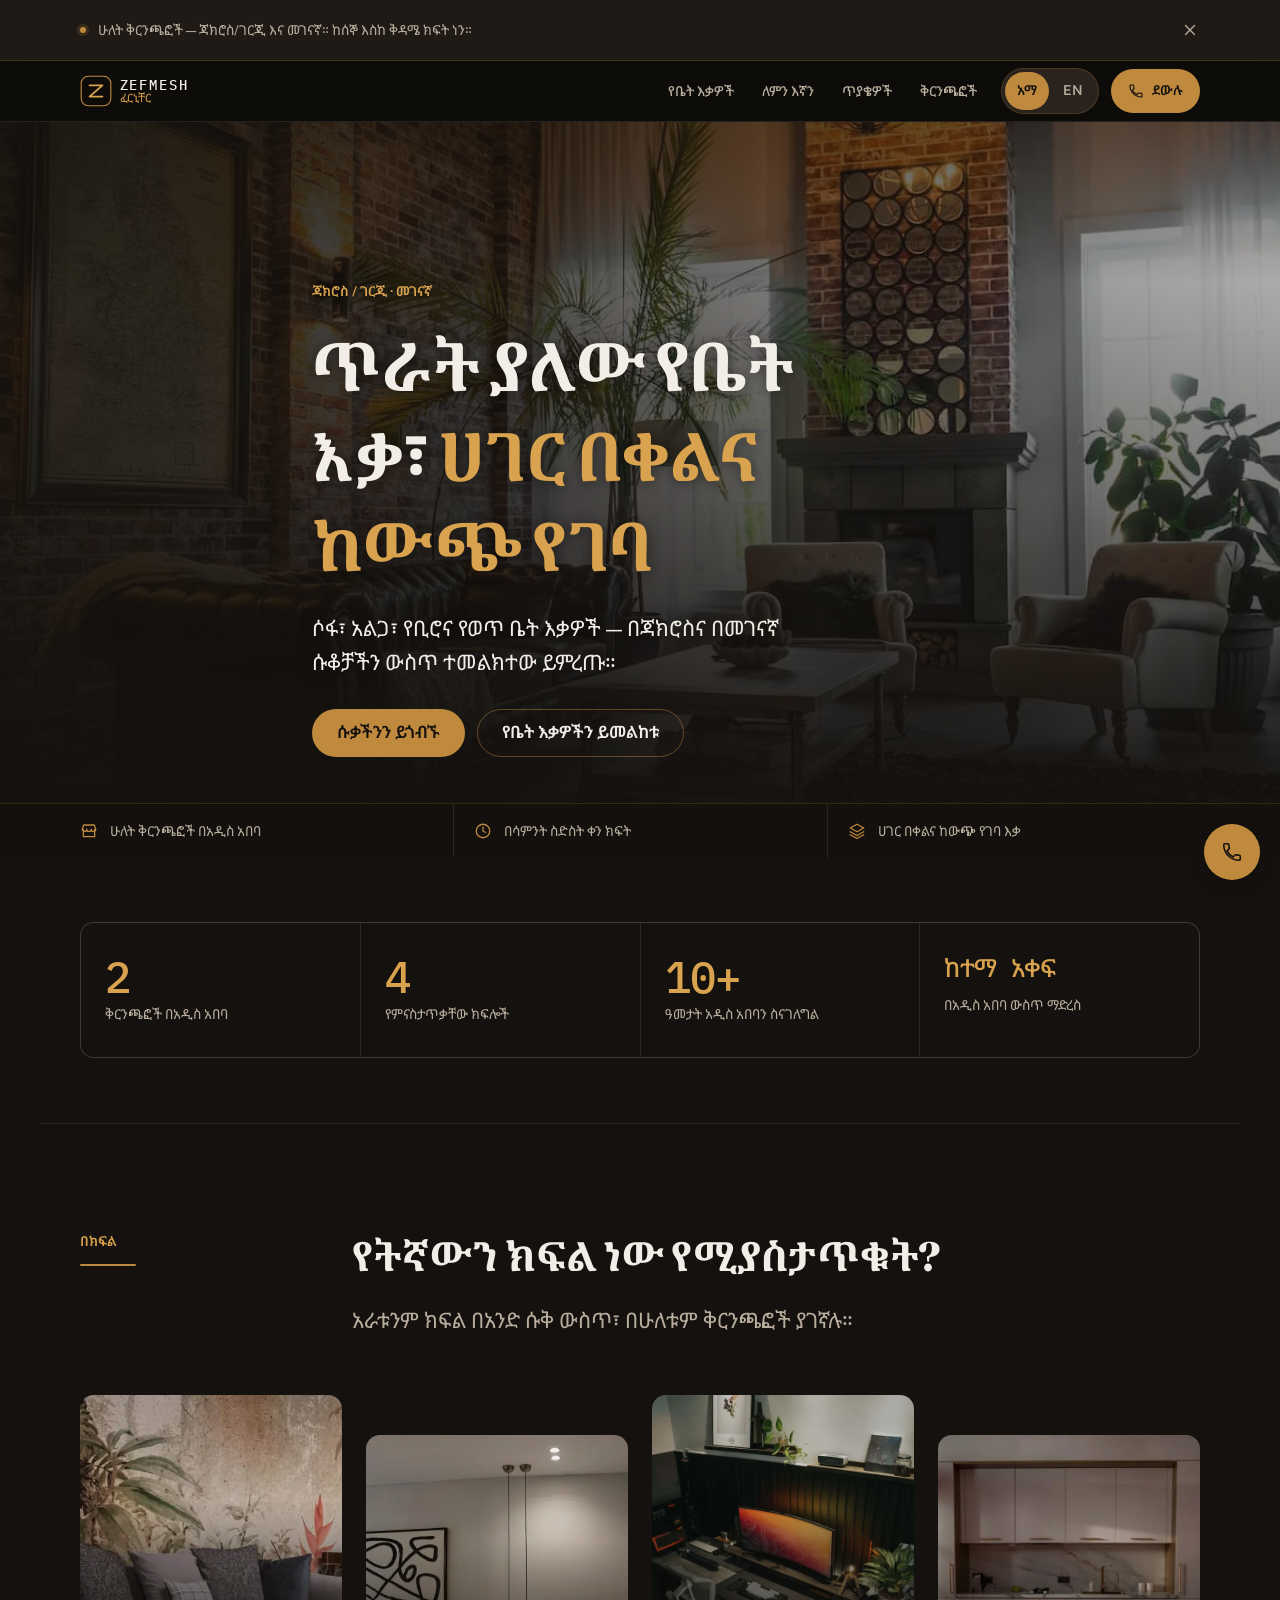
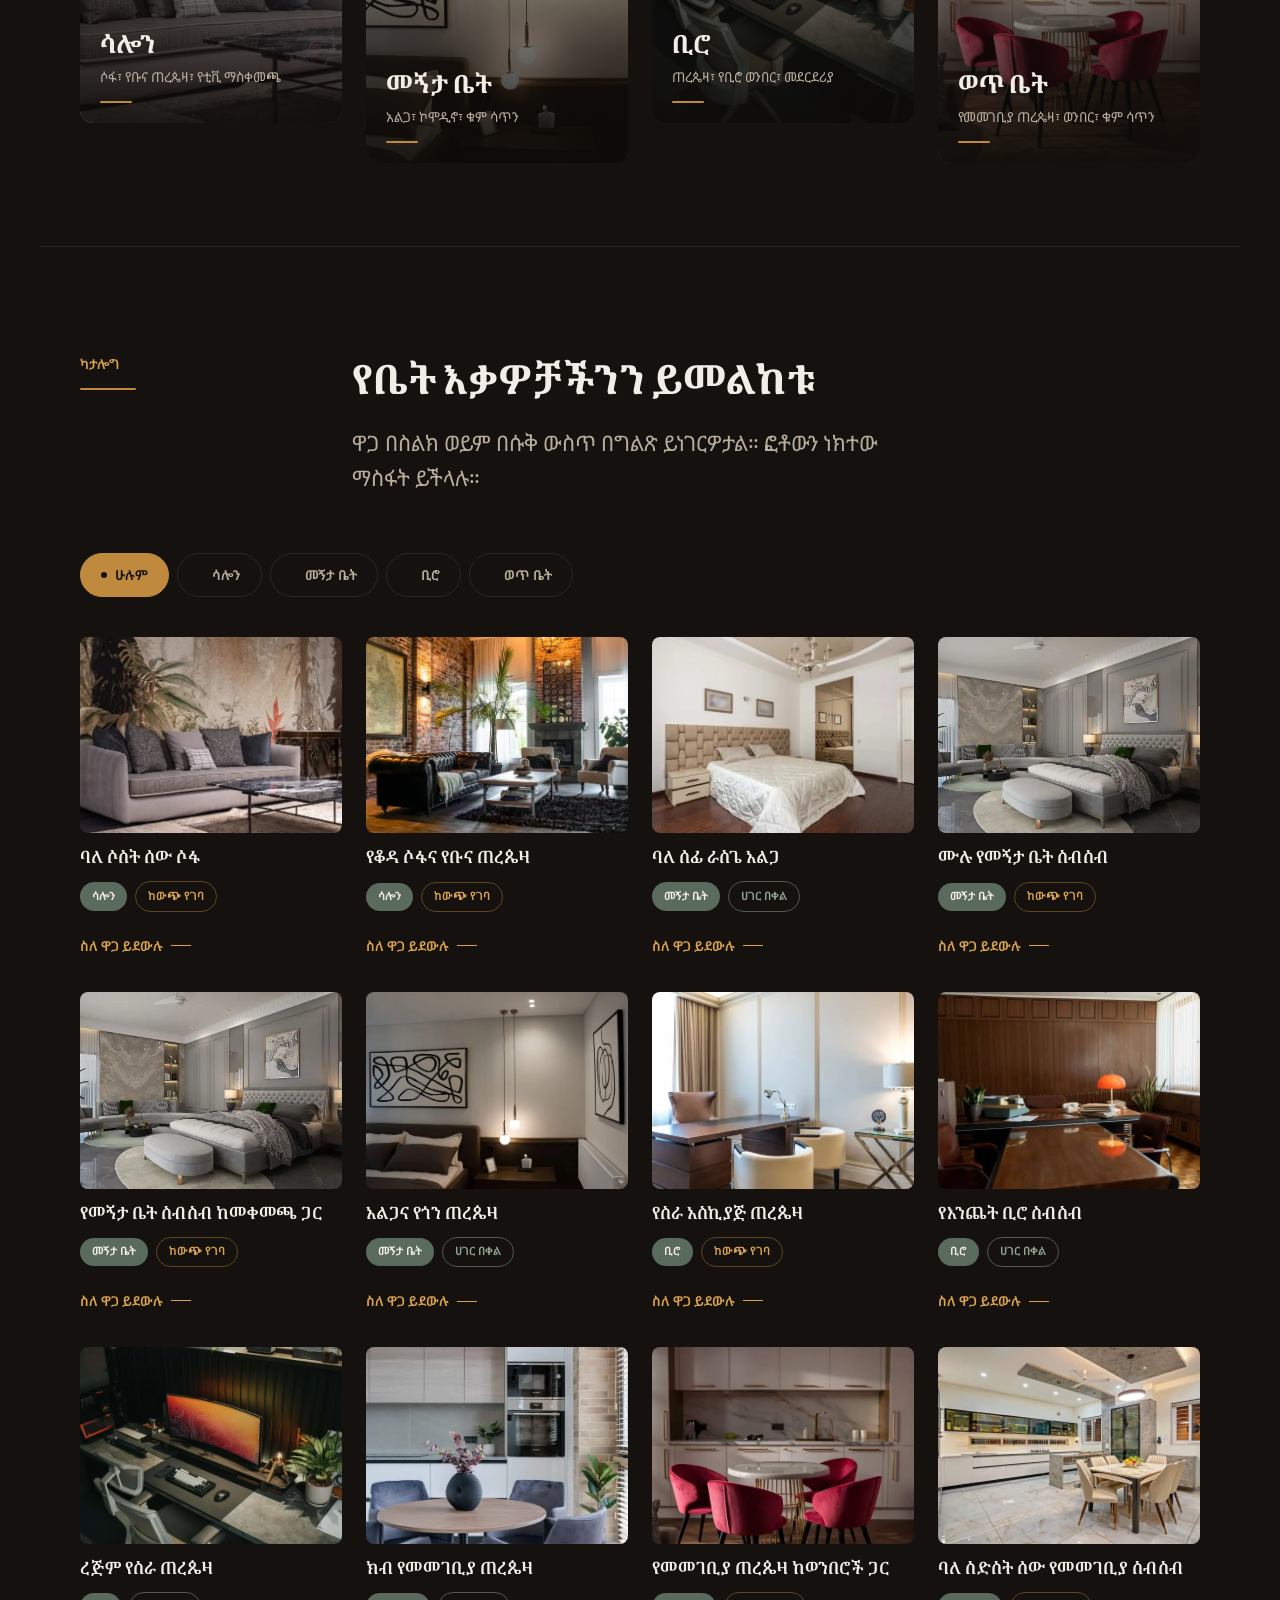
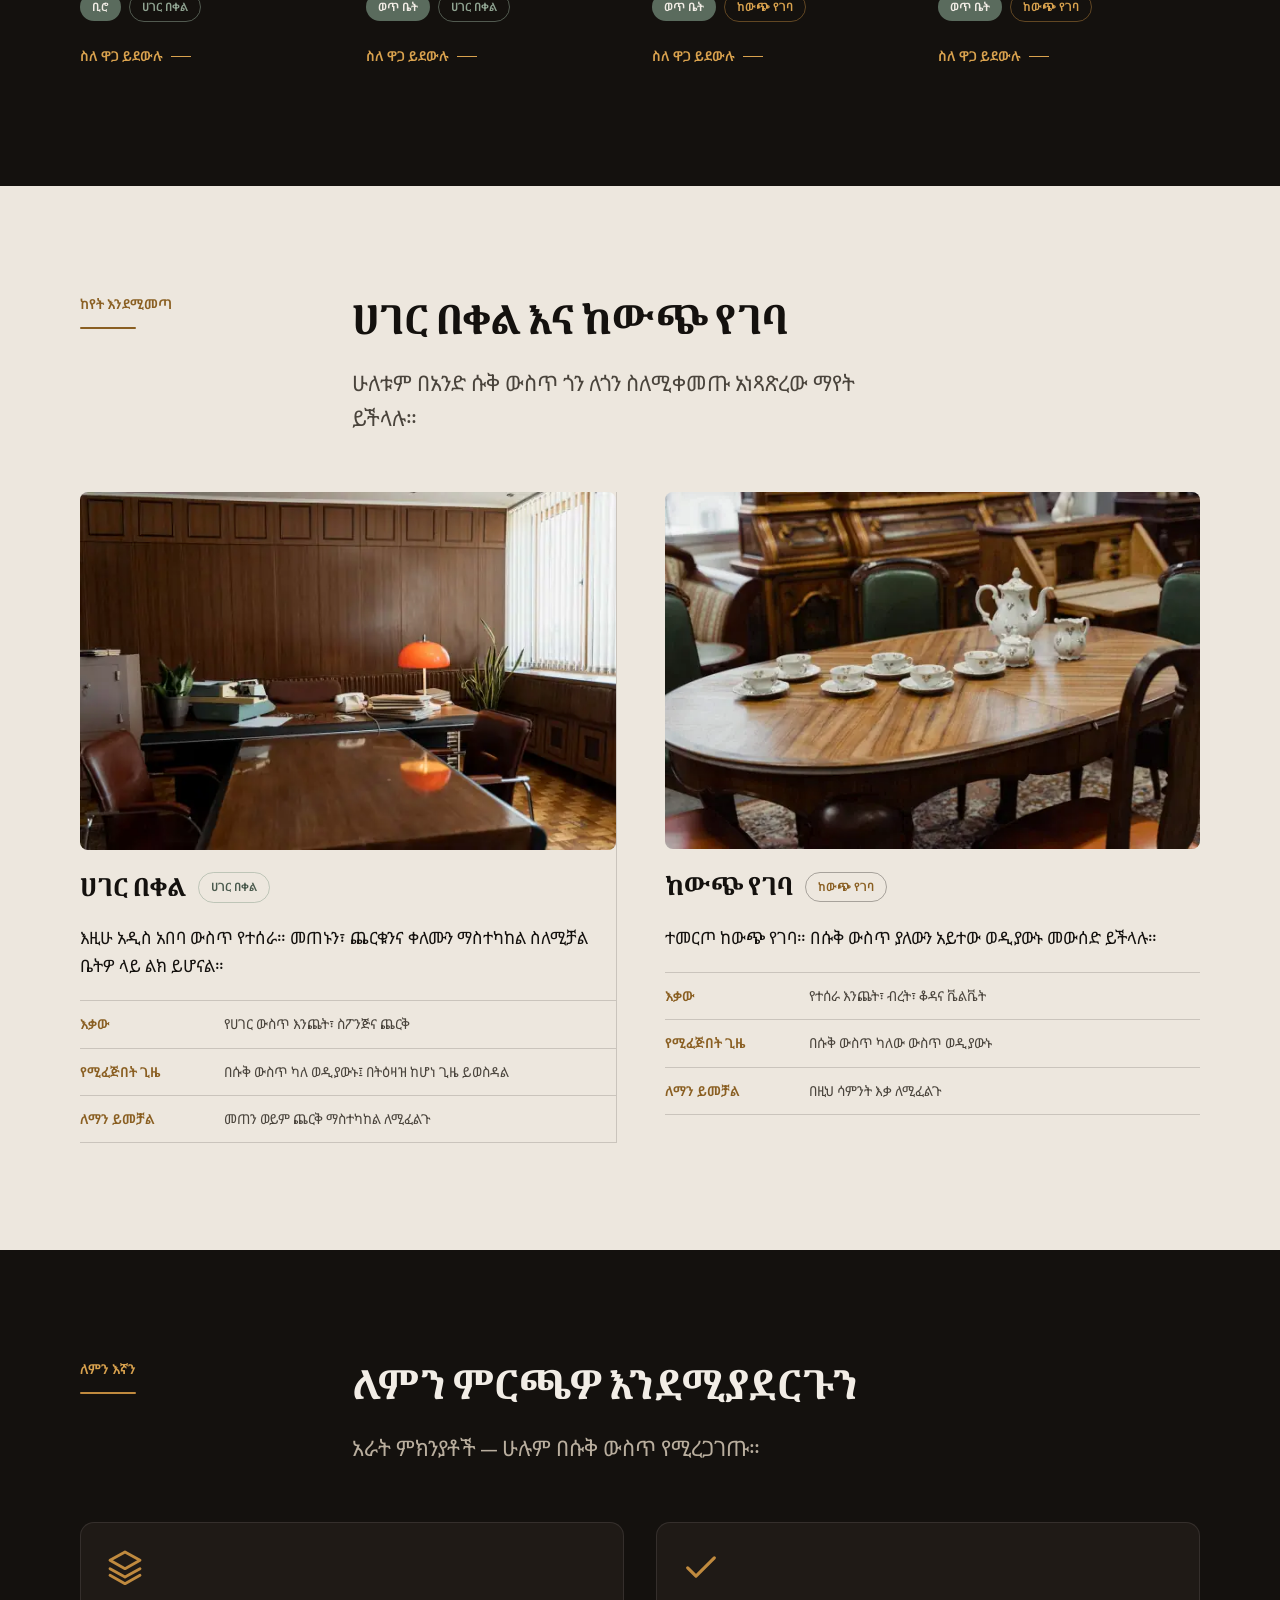
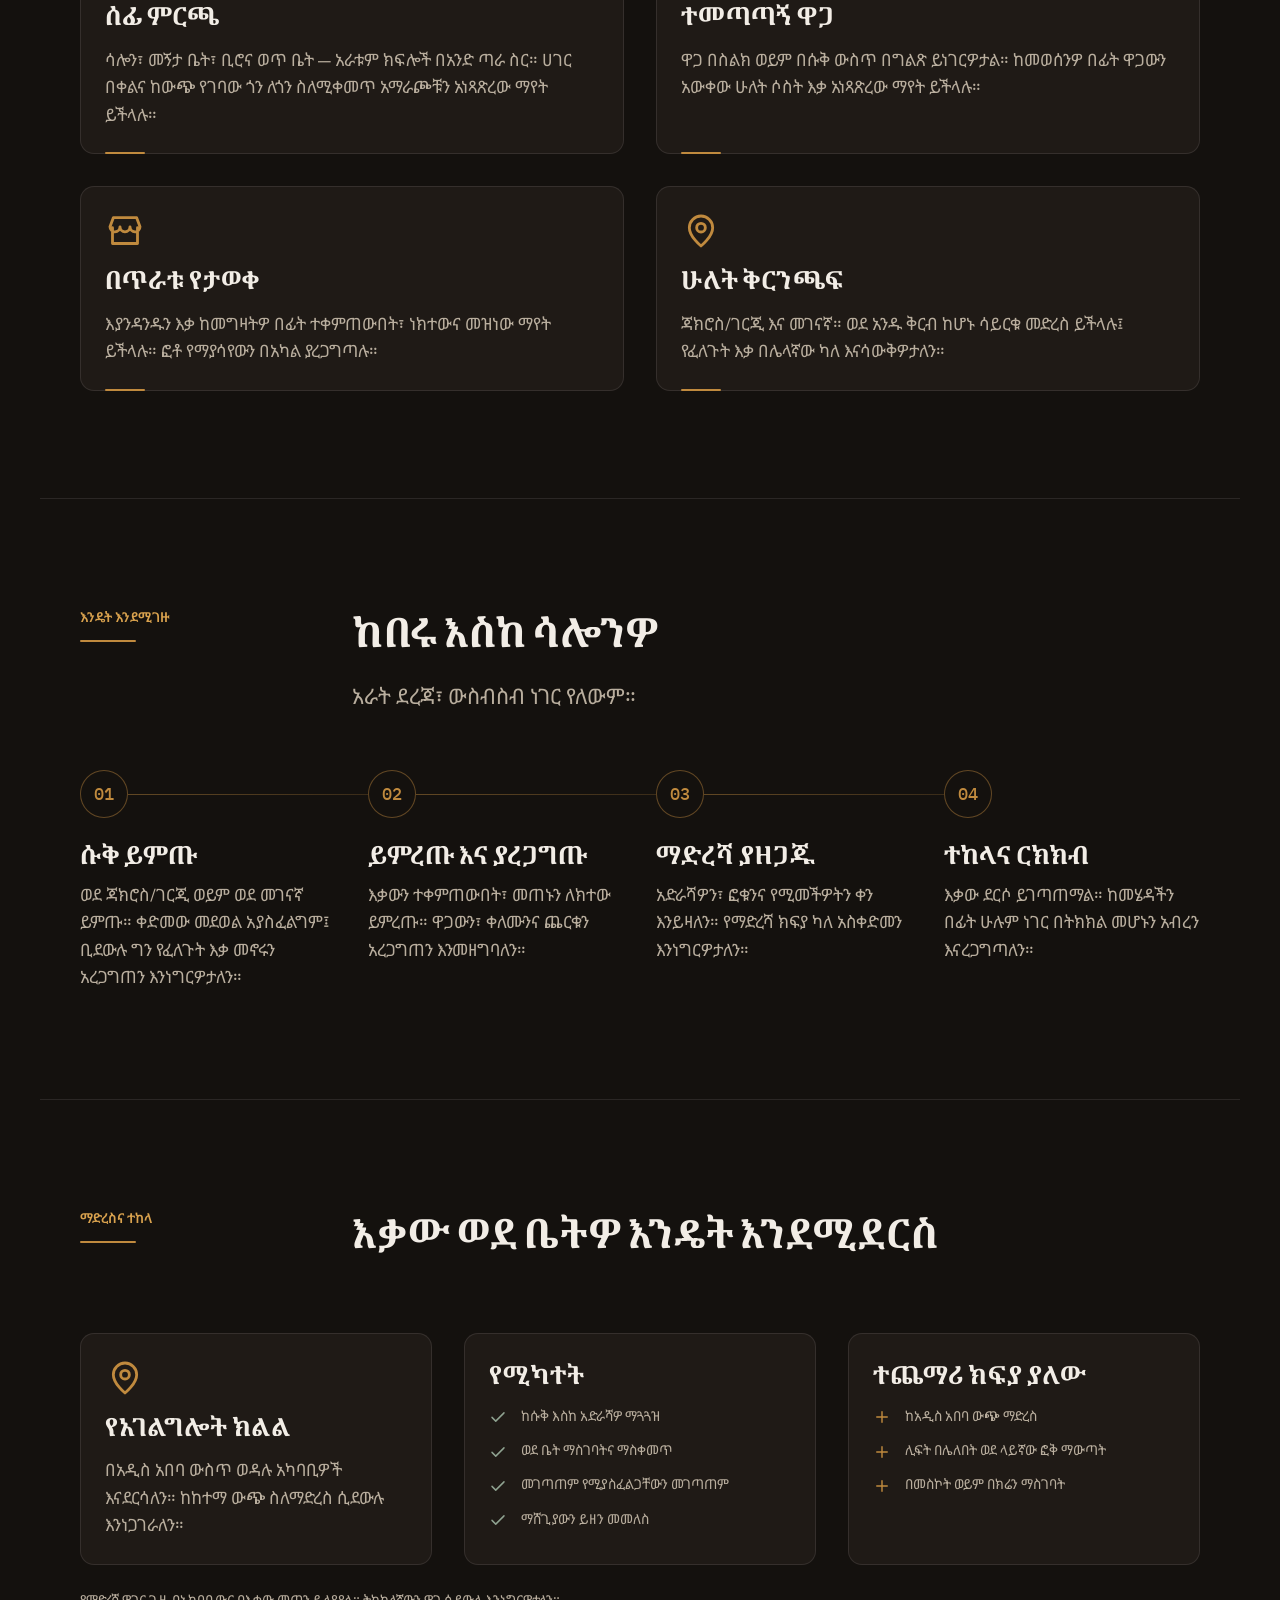
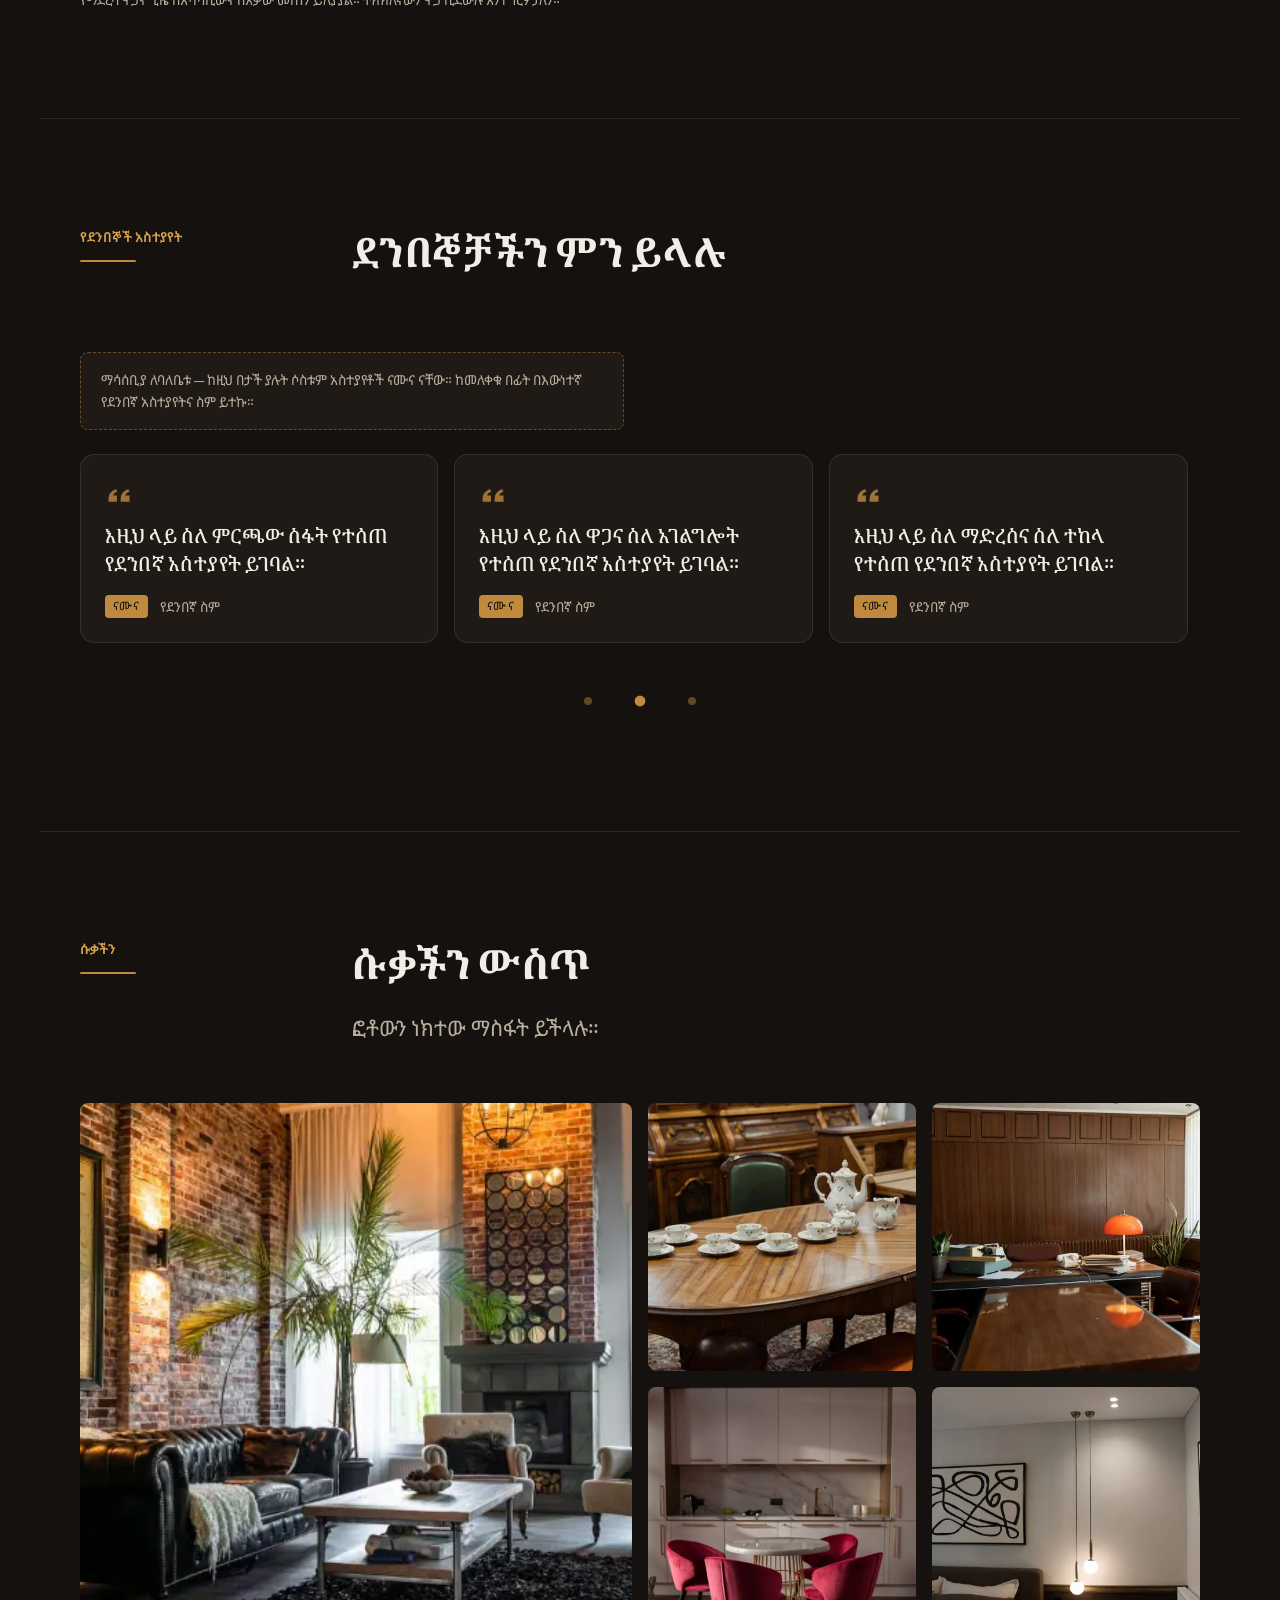
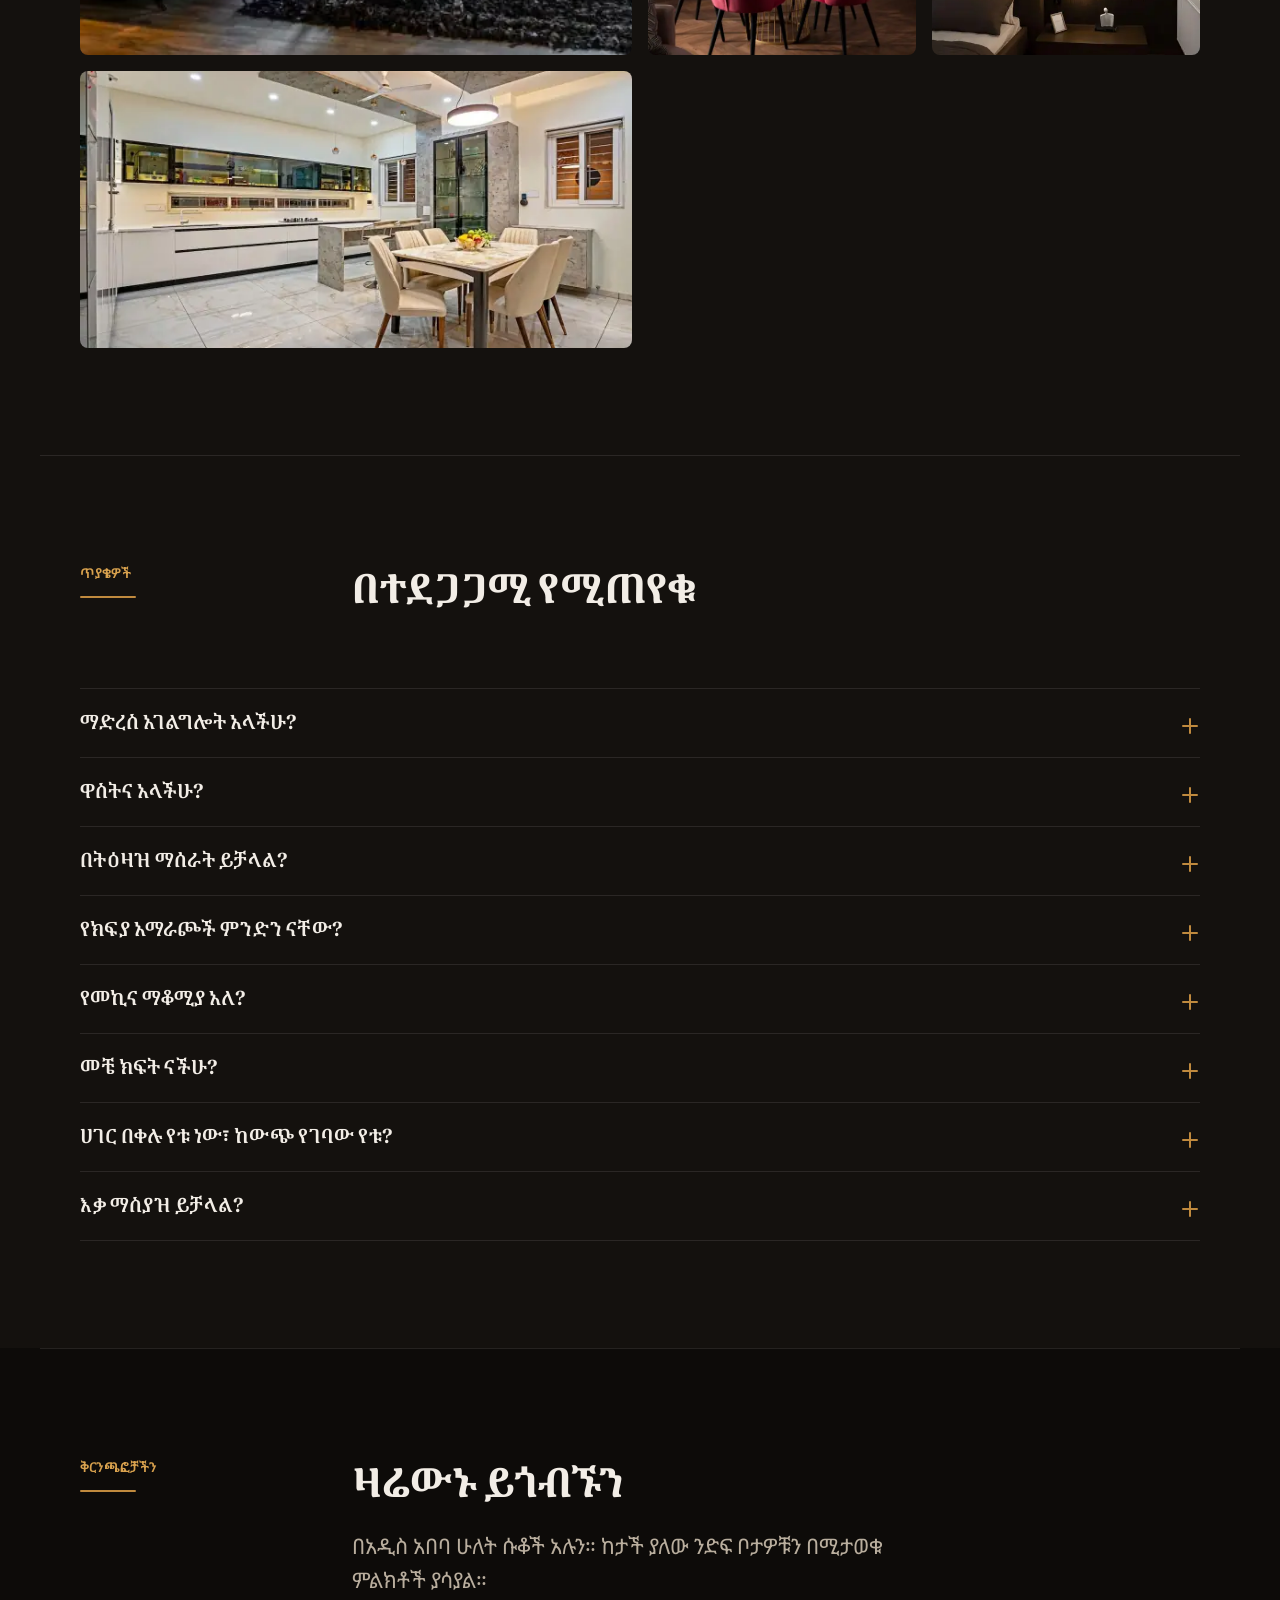
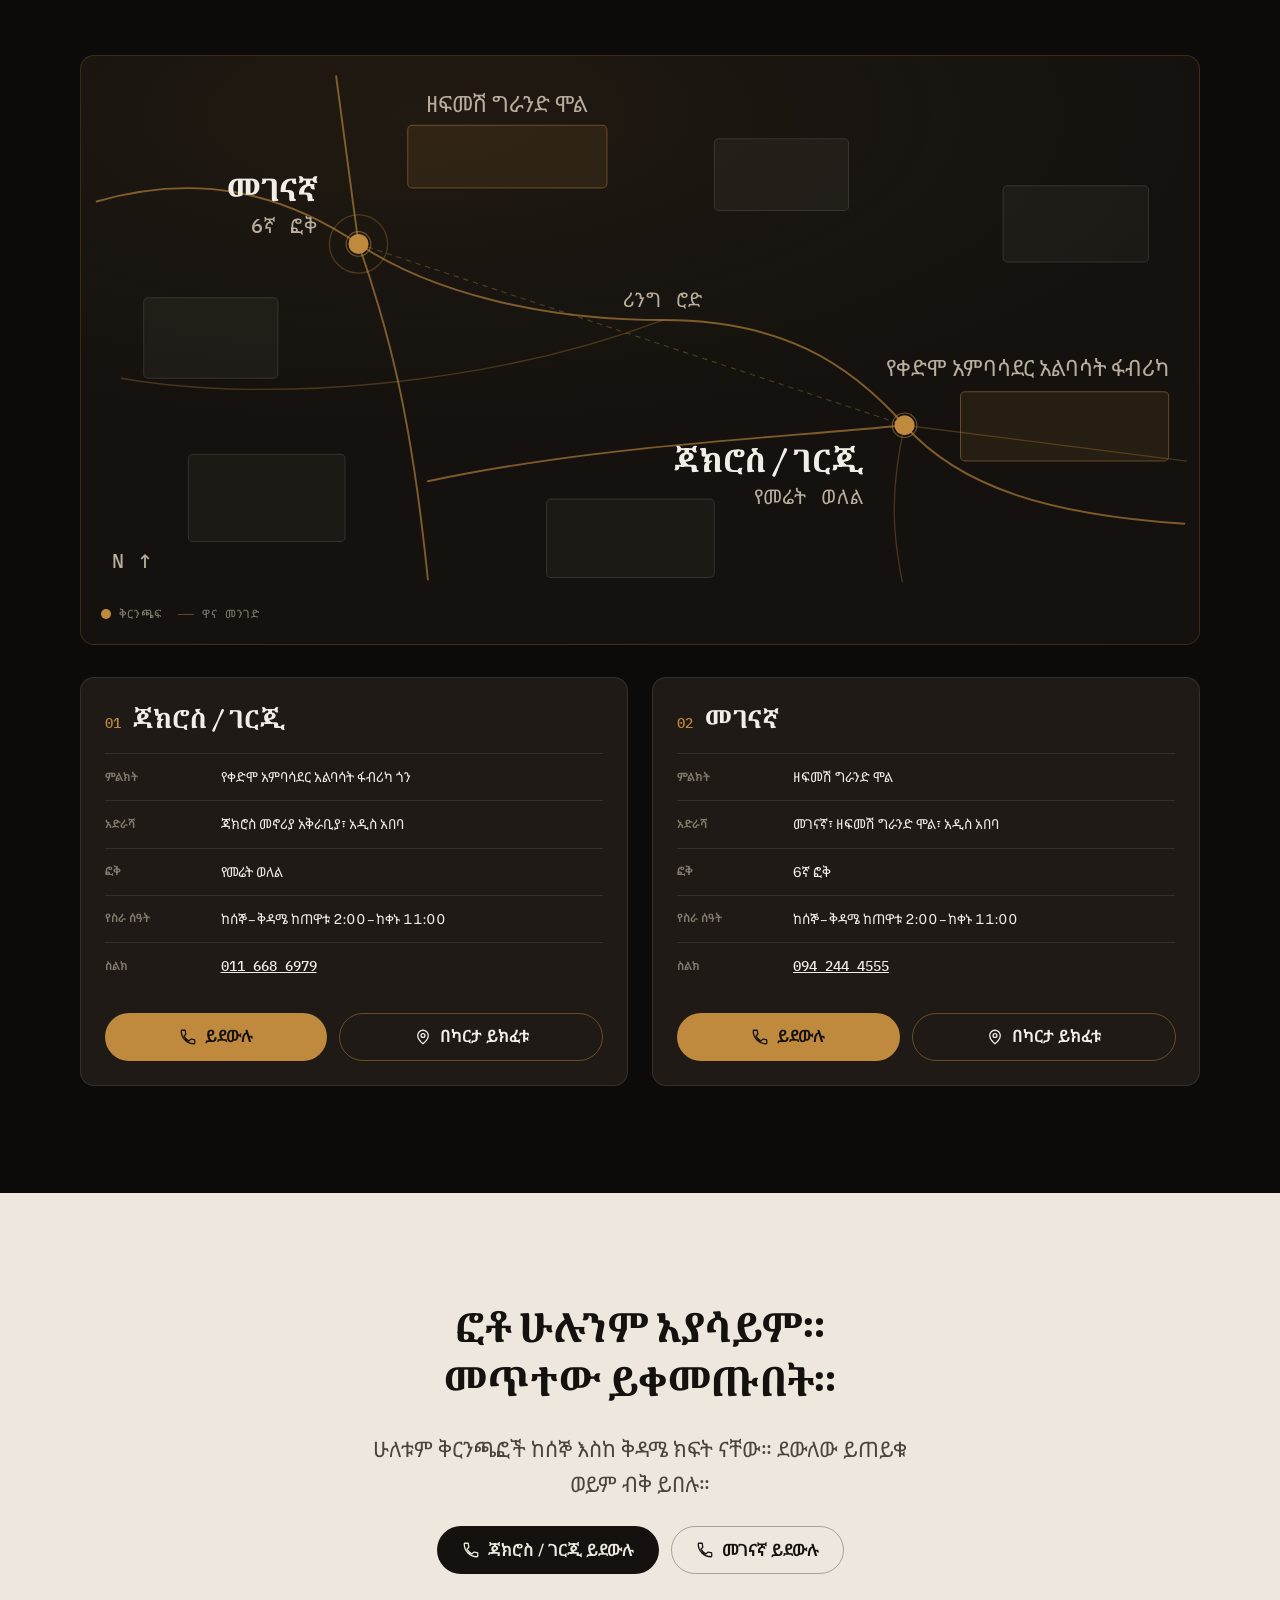
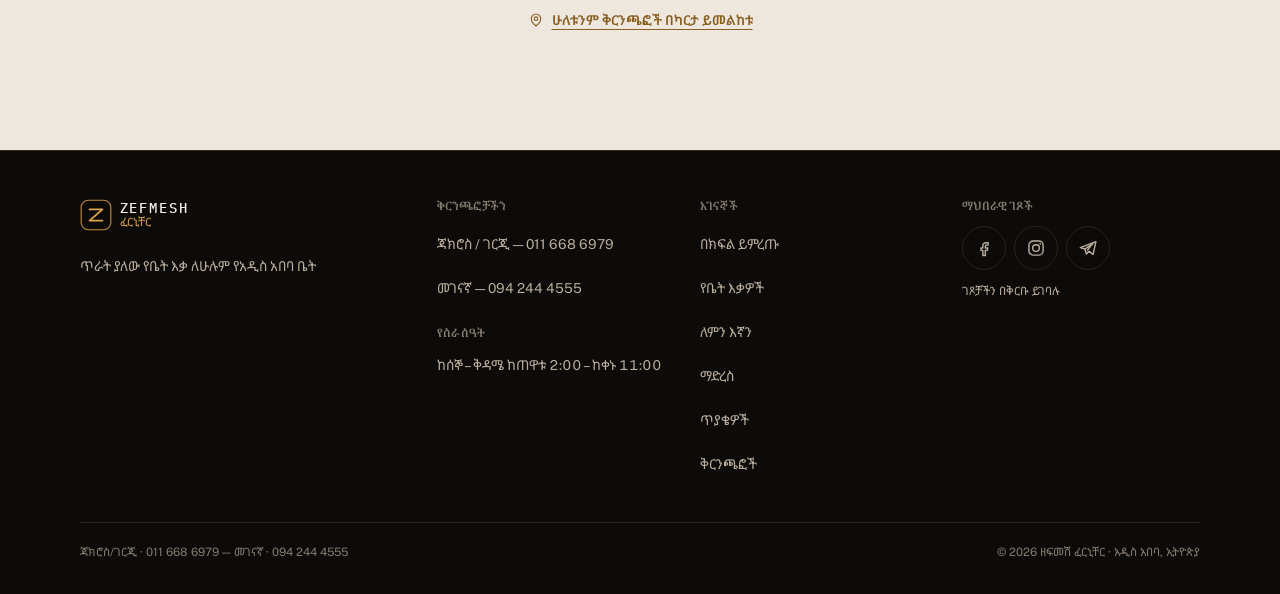
==== index.html @ 34feaec6 "Zefmesh Furniture landing page" ====
<!DOCTYPE html>
<html class="no-js" lang="am">
<head>
<meta charset="UTF-8">
<meta name="viewport" content="width=device-width, initial-scale=1, viewport-fit=cover">

<title>ዘፍመሽ ፈርኒቸር — ጥራት ያለው የቤት እቃ በአዲስ አበባ</title>
<meta name="description" content="ዘፍመሽ ፈርኒቸር — ሶፋ፣ አልጋ፣ የቢሮና የወጥ ቤት እቃዎች። ሀገር በቀልና ከውጭ የገባ። በጃክሮስ/ገርጂ እና በመገናኛ ሁለት ቅርንጫፎች።">

<!-- TODO: owner to confirm — replace with the live domain once it is registered. -->
<link rel="canonical" href="https://zefmesh-furniture.vercel.app/">

<meta property="og:type" content="business.business">
<meta property="og:site_name" content="Zefmesh Furniture">
<meta property="og:locale" content="am_ET">
<meta property="og:locale:alternate" content="en_US">
<meta property="og:url" content="https://zefmesh-furniture.vercel.app/">
<meta property="og:title" content="ዘፍመሽ ፈርኒቸር — ጥራት ያለው የቤት እቃ በአዲስ አበባ">
<meta property="og:description" content="ዘፍመሽ ፈርኒቸር — ሶፋ፣ አልጋ፣ የቢሮና የወጥ ቤት እቃዎች። ሀገር በቀልና ከውጭ የገባ። በጃክሮስ/ገርጂ እና በመገናኛ ሁለት ቅርንጫፎች።">
<meta property="og:image" content="https://zefmesh-furniture.vercel.app/assets/img/og-image.jpg">
<meta property="og:image:width" content="1200">
<meta property="og:image:height" content="630">
<meta property="og:image:alt" content="Zefmesh Furniture showroom">
<meta name="twitter:card" content="summary_large_image">
<meta name="twitter:title" content="ዘፍመሽ ፈርኒቸር — ጥራት ያለው የቤት እቃ በአዲስ አበባ">
<meta name="twitter:description" content="ዘፍመሽ ፈርኒቸር — ሶፋ፣ አልጋ፣ የቢሮና የወጥ ቤት እቃዎች። ሀገር በቀልና ከውጭ የገባ። በጃክሮስ/ገርጂ እና በመገናኛ ሁለት ቅርንጫፎች።">
<meta name="twitter:image" content="https://zefmesh-furniture.vercel.app/assets/img/og-image.jpg">

<meta name="theme-color" content="#14110E">
<link rel="icon" href="assets/icons/favicon.svg" type="image/svg+xml">
<link rel="icon" href="assets/icons/icon-192.png" sizes="192x192" type="image/png">
<link rel="apple-touch-icon" href="assets/icons/apple-touch-icon.png">
<link rel="manifest" href="manifest.json">

<!-- Fonts are self-hosted; no CDN preconnect is needed or wanted. -->
<link rel="preload" as="image" type="image/webp"
      href="assets/img/showroom-lounge-800.webp"
      imagesrcset="assets/img/showroom-lounge-800.webp 800w, assets/img/showroom-lounge-1200.webp 1200w"
      imagesizes="100vw" fetchpriority="high">

<link rel="stylesheet" href="css/tokens.css">
<link rel="stylesheet" href="css/base.css">
<link rel="stylesheet" href="css/layout.css">
<link rel="stylesheet" href="css/components.css">
<link rel="stylesheet" href="css/sections.css">

<script>
  /* Set the stored language on <html> before first paint, so Ethiopic type
     metrics are correct from the very first frame rather than swapping in. */
  (function () {
    document.documentElement.classList.remove("no-js");
    try {
      var l = localStorage.getItem("zefmesh_lang");
      if (l === "en" || l === "am") document.documentElement.lang = l;
    } catch (e) {}
  })();
</script>

<script type="application/ld+json">
{
  "@context": "https://schema.org",
  "@type": "FurnitureStore",
  "@id": "https://zefmesh-furniture.vercel.app/#jacros",
  "name": "Zefmesh Furniture — Jacros / Gerji",
  "alternateName": "ዘፍመሽ ፈርኒቸር — ጃክሮስ / ገርጂ",
  "image": "https://zefmesh-furniture.vercel.app/assets/img/og-image.jpg",
  "url": "https://zefmesh-furniture.vercel.app/#contact",
  "telephone": "+251116686979",
  "priceRange": "$$",
  "address": {
    "@type": "PostalAddress",
    "streetAddress": "Near Jakros Residential, beside the former Ambassador Garment factory",
    "addressLocality": "Addis Ababa",
    "addressCountry": "ET"
  },
  "geo": {
    "@type": "GeoCoordinates",
    "latitude": 9.0086,
    "longitude": 38.8177
  },
  "openingHoursSpecification": [{
    "@type": "OpeningHoursSpecification",
    "dayOfWeek": ["Monday", "Tuesday", "Wednesday", "Thursday", "Friday", "Saturday"],
    "opens": "08:00",
    "closes": "17:00"
  }]
}
</script>

<script type="application/ld+json">
{
  "@context": "https://schema.org",
  "@type": "FurnitureStore",
  "@id": "https://zefmesh-furniture.vercel.app/#megenagna",
  "name": "Zefmesh Furniture — Megenagna",
  "alternateName": "ዘፍመሽ ፈርኒቸር — መገናኛ",
  "image": "https://zefmesh-furniture.vercel.app/assets/img/og-image.jpg",
  "url": "https://zefmesh-furniture.vercel.app/#contact",
  "telephone": "+251942444555",
  "priceRange": "$$",
  "address": {
    "@type": "PostalAddress",
    "streetAddress": "Zefmesh Grand Mall, 6th floor, Megenagna",
    "addressLocality": "Addis Ababa",
    "addressCountry": "ET"
  },
  "geo": {
    "@type": "GeoCoordinates",
    "latitude": 9.0203,
    "longitude": 38.7997
  },
  "openingHoursSpecification": [{
    "@type": "OpeningHoursSpecification",
    "dayOfWeek": ["Monday", "Tuesday", "Wednesday", "Thursday", "Friday", "Saturday"],
    "opens": "08:00",
    "closes": "17:00"
  }]
}
</script>
</head>

<body>

<!-- ==========================================================================
     Icon sprite. Inline SVG only — no icon font anywhere on this page.
     ========================================================================== -->
<svg width="0" height="0" aria-hidden="true" focusable="false" style="position:absolute">
  <defs>
    <g id="i-phone" fill="none" stroke="currentColor" stroke-width="1.7" stroke-linecap="round" stroke-linejoin="round">
      <path d="M6.6 10.8a15.1 15.1 0 006.6 6.6l2.2-2.2a1 1 0 011-.24 11.4 11.4 0 003.6.58 1 1 0 011 1V20a1 1 0 01-1 1A17 17 0 013 4a1 1 0 011-1h3.5a1 1 0 011 1 11.4 11.4 0 00.57 3.6 1 1 0 01-.25 1z"/>
    </g>
    <g id="i-pin" fill="none" stroke="currentColor" stroke-width="1.7" stroke-linecap="round" stroke-linejoin="round">
      <path d="M12 21s7-5.6 7-11a7 7 0 10-14 0c0 5.4 7 11 7 11z"/><circle cx="12" cy="10" r="2.6"/>
    </g>
    <g id="i-close" fill="none" stroke="currentColor" stroke-width="1.8" stroke-linecap="round">
      <path d="M6 6l12 12M18 6L6 18"/>
    </g>
    <g id="i-menu" fill="none" stroke="currentColor" stroke-width="1.8" stroke-linecap="round">
      <path d="M4 7h16M4 12h16M4 17h16"/>
    </g>
    <g id="i-arrow-up" fill="none" stroke="currentColor" stroke-width="1.8" stroke-linecap="round" stroke-linejoin="round">
      <path d="M12 19V5M5 12l7-7 7 7"/>
    </g>
    <g id="i-chev-l" fill="none" stroke="currentColor" stroke-width="1.8" stroke-linecap="round" stroke-linejoin="round">
      <path d="M15 5l-7 7 7 7"/>
    </g>
    <g id="i-chev-r" fill="none" stroke="currentColor" stroke-width="1.8" stroke-linecap="round" stroke-linejoin="round">
      <path d="M9 5l7 7-7 7"/>
    </g>
    <g id="i-zoom" fill="none" stroke="currentColor" stroke-width="1.7" stroke-linecap="round" stroke-linejoin="round">
      <circle cx="11" cy="11" r="7"/><path d="M20.5 20.5L16 16M11 8.5v5M8.5 11h5"/>
    </g>
    <g id="i-check" fill="none" stroke="currentColor" stroke-width="1.9" stroke-linecap="round" stroke-linejoin="round">
      <path d="M4 12.5l5 5L20 6.5"/>
    </g>
    <g id="i-dot-plus" fill="none" stroke="currentColor" stroke-width="1.9" stroke-linecap="round">
      <path d="M12 5v14M5 12h14"/>
    </g>
    <g id="i-clock" fill="none" stroke="currentColor" stroke-width="1.7" stroke-linecap="round" stroke-linejoin="round">
      <circle cx="12" cy="12" r="9"/><path d="M12 6.8V12l3.4 2"/>
    </g>
    <g id="i-store" fill="none" stroke="currentColor" stroke-width="1.7" stroke-linecap="round" stroke-linejoin="round">
      <path d="M4.5 10v9.5h15V10M3 9.5L5 4h14l2 5.5a3 3 0 01-6 0 3 3 0 01-6 0 3 3 0 01-6 0z"/>
    </g>
    <g id="i-layers" fill="none" stroke="currentColor" stroke-width="1.7" stroke-linecap="round" stroke-linejoin="round">
      <path d="M12 3l9 5-9 5-9-5 9-5zM3 13l9 5 9-5M3 17l9 5 9-5"/>
    </g>
    <path id="i-quote" fill="currentColor" d="M3 17.5c0-4.4 2.3-7.6 6.6-8.7l.9 2.1c-2.3.8-3.4 2.1-3.4 3.3h3.1v5.3H3v-2zm10.4 0c0-4.4 2.3-7.6 6.6-8.7l.9 2.1c-2.3.8-3.4 2.1-3.4 3.3H21v5.3h-7.6v-2z"/>
    <g id="i-facebook" fill="none" stroke="currentColor" stroke-width="1.7" stroke-linecap="round" stroke-linejoin="round">
      <path d="M14.5 8.5H17V5.6h-2.5A3.9 3.9 0 0010.6 9.5v2.4H8.3v2.9h2.3V21h3v-6.2h2.4l.6-2.9h-3V9.6c0-.6.3-1.1 1-1.1z"/>
    </g>
    <g id="i-instagram" fill="none" stroke="currentColor" stroke-width="1.7">
      <rect x="3.5" y="3.5" width="17" height="17" rx="5"/><circle cx="12" cy="12" r="4"/><circle cx="17" cy="7" r="1.1" fill="currentColor" stroke="none"/>
    </g>
    <g id="i-telegram" fill="none" stroke="currentColor" stroke-width="1.7" stroke-linecap="round" stroke-linejoin="round">
      <path d="M21.5 4.3L2.8 11.6l5.4 1.8 1.9 5.8 3-3.4 5 3.9z"/><path d="M8.2 13.4l9.6-6.8-6.5 8"/>
    </g>
  </defs>
</svg>

<a class="skip-link" href="#main" data-i18n="skipLink">ወደ ዋናው ክፍል ዝለል</a>

<!-- ==========================================================================
     1. Announcement bar
     ========================================================================== -->
<div class="announce" id="announce" hidden>
  <div class="container announce__inner">
    <span class="announce__dot" aria-hidden="true"></span>
    <p class="announce__text" data-i18n="announce">ሁለት ቅርንጫፎች — ጃክሮስ/ገርጂ እና መገናኛ። ከሰኞ እስከ ቅዳሜ ክፍት ነን።</p>
    <button type="button" class="announce__close" data-i18n-label="announceClose" aria-label="ማስታወቂያውን ዝጋ">
      <svg width="18" height="18" viewBox="0 0 24 24" aria-hidden="true"><use href="#i-close"/></svg>
    </button>
  </div>
</div>

<!-- ==========================================================================
     2. Navigation
     ========================================================================== -->
<header>
  <nav class="nav" id="nav" aria-label="Zefmesh">
    <div class="container nav__inner">

      <a class="brand" href="#" aria-label="Zefmesh Furniture">
        <svg class="brand__mark" viewBox="0 0 40 40" aria-hidden="true" focusable="false">
          <rect x="1.5" y="1.5" width="37" height="37" rx="9" fill="none" stroke="#C08A3E" stroke-width="1.4"/>
          <path d="M12 13h16l-16 14h16" fill="none" stroke="#D9A24E" stroke-width="2.4" stroke-linecap="round" stroke-linejoin="round"/>
        </svg>
        <span class="brand__text">
          <span class="brand__name" lang="en">Zefmesh</span>
          <span class="brand__sub">ፈርኒቸር</span>
        </span>
      </a>

      <ul class="nav__links">
        <li><a class="nav__link" data-spy href="#furniture" data-i18n="navFurniture">የቤት እቃዎች</a></li>
        <li><a class="nav__link" data-spy href="#why-us" data-i18n="navWhyUs">ለምን እኛን</a></li>
        <li><a class="nav__link" data-spy href="#faq" data-i18n="navFaq">ጥያቄዎች</a></li>
        <li><a class="nav__link" data-spy href="#contact" data-i18n="navContact">ቅርንጫፎች</a></li>
      </ul>

      <div class="lang" role="group" data-i18n-label="langLabel" aria-label="ቋንቋ">
        <button type="button" class="lang__btn" data-lang-btn="am" aria-pressed="true" lang="am">አማ</button>
        <button type="button" class="lang__btn" data-lang-btn="en" aria-pressed="false" lang="en">EN</button>
      </div>

      <!-- Without JS this dials Jacros directly; with JS it opens the chooser. -->
      <a class="btn btn--primary btn--sm nav__call" href="tel:+251116686979" data-open-chooser
         data-i18n-label="navCall" aria-label="ደውሉ">
        <svg width="16" height="16" viewBox="0 0 24 24" aria-hidden="true"><use href="#i-phone"/></svg>
        <span data-i18n="navCall">ደውሉ</span>
      </a>

      <button type="button" class="menu-toggle" id="menu-open" aria-expanded="false" aria-controls="menu"
              data-i18n-label="navMenuOpen" aria-label="ዝርዝሩን ክፈት">
        <svg width="20" height="20" viewBox="0 0 24 24" aria-hidden="true"><use href="#i-menu"/></svg>
      </button>
    </div>
    <span class="nav__progress" id="nav-progress" aria-hidden="true"></span>
  </nav>
</header>

<!-- full-screen mobile menu -->
<div class="menu" id="menu">
  <div class="menu__head">
    <span class="brand__name" lang="en">Zefmesh</span>
    <button type="button" class="menu-toggle" id="menu-close" data-i18n-label="navMenuClose" aria-label="ዝርዝሩን ዝጋ">
      <svg width="20" height="20" viewBox="0 0 24 24" aria-hidden="true"><use href="#i-close"/></svg>
    </button>
  </div>
  <ul class="menu__list">
    <li class="menu__item" style="--i:0"><a class="menu__link" href="#rooms"><span class="menu__num">01</span><span data-i18n="navRooms">በክፍል ይምረጡ</span></a></li>
    <li class="menu__item" style="--i:1"><a class="menu__link" href="#furniture"><span class="menu__num">02</span><span data-i18n="navFurniture">የቤት እቃዎች</span></a></li>
    <li class="menu__item" style="--i:2"><a class="menu__link" href="#why-us"><span class="menu__num">03</span><span data-i18n="navWhyUs">ለምን እኛን</span></a></li>
    <li class="menu__item" style="--i:3"><a class="menu__link" href="#delivery"><span class="menu__num">04</span><span data-i18n="navDelivery">ማድረስ</span></a></li>
    <li class="menu__item" style="--i:4"><a class="menu__link" href="#faq"><span class="menu__num">05</span><span data-i18n="navFaq">ጥያቄዎች</span></a></li>
    <li class="menu__item" style="--i:5"><a class="menu__link" href="#contact"><span class="menu__num">06</span><span data-i18n="navContact">ቅርንጫፎች</span></a></li>
  </ul>
  <div class="menu__foot">
    <a class="btn btn--primary btn--block" href="tel:+251116686979">
      <svg width="18" height="18" viewBox="0 0 24 24" aria-hidden="true"><use href="#i-phone"/></svg>
      <span data-i18n="footerJacros">ጃክሮስ / ገርጂ — 011 668 6979</span>
    </a>
    <a class="btn btn--ghost btn--block" href="tel:+251942444555">
      <svg width="18" height="18" viewBox="0 0 24 24" aria-hidden="true"><use href="#i-phone"/></svg>
      <span data-i18n="footerMegenagna">መገናኛ — 094 244 4555</span>
    </a>
  </div>
</div>

<!-- branch chooser -->
<dialog class="sheet" id="branch-chooser" data-i18n-label="chooserTitle" aria-label="የትኛውን ቅርንጫፍ ይደውሉ?">
  <div class="sheet__panel">
    <div class="sheet__head">
      <div>
        <h2 class="h4" style="font-size:var(--step-1)" data-i18n="chooserTitle">የትኛውን ቅርንጫፍ ይደውሉ?</h2>
        <p class="muted" style="font-size:var(--step--1)" data-i18n="chooserBody">ሁለቱም ቅርንጫፎች ከሰኞ እስከ ቅዳሜ ክፍት ናቸው።</p>
      </div>
      <button type="button" class="icon-btn" data-close-chooser data-i18n-label="chooserClose" aria-label="ዝጋ">
        <svg width="18" height="18" viewBox="0 0 24 24" aria-hidden="true"><use href="#i-close"/></svg>
      </button>
    </div>
    <a class="sheet__branch" href="tel:+251116686979">
      <svg width="22" height="22" viewBox="0 0 24 24" aria-hidden="true"><use href="#i-phone"/></svg>
      <span>
        <span class="sheet__branch-name" data-i18n="gerjiTitle">ጃክሮስ / ገርጂ</span>
        <span class="sheet__branch-num num" lang="en">011 668 6979</span>
      </span>
    </a>
    <a class="sheet__branch" href="tel:+251942444555">
      <svg width="22" height="22" viewBox="0 0 24 24" aria-hidden="true"><use href="#i-phone"/></svg>
      <span>
        <span class="sheet__branch-name" data-i18n="megenagnaTitle">መገናኛ</span>
        <span class="sheet__branch-num num" lang="en">094 244 4555</span>
      </span>
    </a>
  </div>
</dialog>

<main id="main" tabindex="-1">

<!-- ==========================================================================
     3. Hero
     ========================================================================== -->
<section class="hero" id="hero" aria-labelledby="hero-title">
  <div class="hero__media">
    <picture>
      <source type="image/webp" sizes="100vw"
              srcset="assets/img/showroom-lounge-800.webp 800w, assets/img/showroom-lounge-1200.webp 1200w">
      <source type="image/jpeg" sizes="100vw"
              srcset="assets/img/showroom-lounge-800.jpg 800w, assets/img/showroom-lounge-1200.jpg 1200w">
      <img src="assets/img/showroom-lounge-1200.jpg" width="1200" height="801"
           alt="በመብራት የደመቀ ሳሎን — የቆዳ ሶፋ፣ የቡና ጠረጴዛና ወንበሮች" data-i18n-alt="heroAlt"
           fetchpriority="high" decoding="async">
    </picture>
  </div>
  <div class="hero__scrim" aria-hidden="true"></div>

  <div class="container hero__inner">
    <p class="eyebrow" data-i18n="heroEyebrow">ጃክሮስ / ገርጂ · መገናኛ</p>
    <h1 class="hero__title" id="hero-title" data-i18n-html="heroTitle">ጥራት ያለው የቤት እቃ፣ <em>ሀገር በቀልና ከውጭ የገባ</em></h1>
    <p class="hero__sub" data-i18n="heroSub">ሶፋ፣ አልጋ፣ የቢሮና የወጥ ቤት እቃዎች — በጃክሮስና በመገናኛ ሱቆቻችን ውስጥ ተመልክተው ይምረጡ።</p>
    <div class="hero__cta">
      <a class="btn btn--primary" href="#contact" data-i18n="heroBtn">ሱቃችንን ይጎብኙ</a>
      <a class="btn btn--ghost" href="#furniture" data-i18n="heroBtn2">የቤት እቃዎችን ይመልከቱ</a>
    </div>
  </div>

  <div class="hero__trust">
    <div class="container">
      <ul>
        <li><svg width="18" height="18" viewBox="0 0 24 24" aria-hidden="true"><use href="#i-store"/></svg><span data-i18n="trust1">ሁለት ቅርንጫፎች በአዲስ አበባ</span></li>
        <li><svg width="18" height="18" viewBox="0 0 24 24" aria-hidden="true"><use href="#i-clock"/></svg><span data-i18n="trust2">በሳምንት ስድስት ቀን ክፍት</span></li>
        <li><svg width="18" height="18" viewBox="0 0 24 24" aria-hidden="true"><use href="#i-layers"/></svg><span data-i18n="trust3">ሀገር በቀልና ከውጭ የገባ እቃ</span></li>
      </ul>
    </div>
  </div>
</section>

<!-- ==========================================================================
     4. Stats band
     ========================================================================== -->
<section class="section section--tight stats" id="stats" aria-labelledby="stats-title">
  <div class="container">
    <h2 class="visually-hidden" id="stats-title" data-i18n="statsTitle">በአጭሩ ዘፍመሽ</h2>
    <ul class="stats__list" data-reveal>
      <li class="stat">
        <span class="stat__fig" data-count="2" lang="en">2</span>
        <p class="stat__label" data-i18n="stat1">ቅርንጫፎች በአዲስ አበባ</p>
      </li>
      <li class="stat">
        <span class="stat__fig" data-count="4" lang="en">4</span>
        <p class="stat__label" data-i18n="stat2">የምናስታጥቃቸው ክፍሎች</p>
      </li>
      <li class="stat">
        <!-- TODO: owner to confirm — the year Zefmesh Furniture opened is not
             known, so this figure is a placeholder and must not go live as is. -->
        <span class="stat__fig" data-count="10" data-count-suffix="+" lang="en">10+</span>
        <p class="stat__label" data-i18n="stat3">ዓመታት አዲስ አበባን ስናገለግል</p>
      </li>
      <li class="stat">
        <!-- TODO: owner to confirm — exact delivery coverage within and beyond
             Addis Ababa has not been verified. -->
        <span class="stat__fig" style="font-size:calc(var(--step-2) * var(--display-scale))" data-i18n="stat4Fig">ከተማ አቀፍ</span>
        <p class="stat__label" data-i18n="stat4">በአዲስ አበባ ውስጥ ማድረስ</p>
      </li>
    </ul>
  </div>
</section>

<!-- ==========================================================================
     5. Shop by room
     ========================================================================== -->
<section class="section rooms" id="rooms" aria-labelledby="rooms-title">
  <div class="container">
    <div class="section-head" data-reveal>
      <div class="section-head__aside">
        <p class="eyebrow" data-i18n="roomsEyebrow">በክፍል</p>
        <span class="section-head__rule" aria-hidden="true"></span>
      </div>
      <h2 id="rooms-title" data-i18n="roomsTitle">የትኛውን ክፍል ነው የሚያስታጥቁት?</h2>
      <p class="lede" data-i18n="roomsLede">አራቱንም ክፍል በአንድ ሱቅ ውስጥ፣ በሁለቱም ቅርንጫፎች ያገኛሉ።</p>
    </div>
  </div>

  <div class="container">
    <div class="rail rail--grid-lg" data-reveal>

      <a class="room" href="#furniture">
        <div class="room__media">
          <picture>
            <source type="image/webp" srcset="assets/img/sofa-mural-600.webp">
            <img src="assets/img/sofa-mural-600.jpg" width="600" height="400" loading="lazy" decoding="async"
                 alt="ሳሎን" data-i18n-alt="catLiving">
          </picture>
        </div>
        <span class="room__scrim" aria-hidden="true"></span>
        <div class="room__body">
          <h3 class="room__title" data-i18n="catLiving">ሳሎን</h3>
          <p class="room__meta" data-i18n="roomLivingMeta">ሶፋ፣ የቡና ጠረጴዛ፣ የቲቪ ማስቀመጫ</p>
          <span class="room__rule" aria-hidden="true"></span>
        </div>
      </a>

      <a class="room" href="#furniture">
        <div class="room__media">
          <picture>
            <source type="image/webp" srcset="assets/img/bedroom-lamps-600.webp">
            <img src="assets/img/bedroom-lamps-600.jpg" width="600" height="450" loading="lazy" decoding="async"
                 alt="መኝታ ቤት" data-i18n-alt="catBedroom">
          </picture>
        </div>
        <span class="room__scrim" aria-hidden="true"></span>
        <div class="room__body">
          <h3 class="room__title" data-i18n="catBedroom">መኝታ ቤት</h3>
          <p class="room__meta" data-i18n="roomBedroomMeta">አልጋ፣ ኮሞዲኖ፣ ቁም ሳጥን</p>
          <span class="room__rule" aria-hidden="true"></span>
        </div>
      </a>

      <a class="room" href="#furniture">
        <div class="room__media">
          <picture>
            <source type="image/webp" srcset="assets/img/office-modern-600.webp">
            <img src="assets/img/office-modern-600.jpg" width="600" height="900" loading="lazy" decoding="async"
                 alt="ቢሮ" data-i18n-alt="catOffice">
          </picture>
        </div>
        <span class="room__scrim" aria-hidden="true"></span>
        <div class="room__body">
          <h3 class="room__title" data-i18n="catOffice">ቢሮ</h3>
          <p class="room__meta" data-i18n="roomOfficeMeta">ጠረጴዛ፣ የቢሮ ወንበር፣ መደርደሪያ</p>
          <span class="room__rule" aria-hidden="true"></span>
        </div>
      </a>

      <a class="room" href="#furniture">
        <div class="room__media">
          <picture>
            <source type="image/webp" srcset="assets/img/kitchen-brass-600.webp">
            <img src="assets/img/kitchen-brass-600.jpg" width="600" height="900" loading="lazy" decoding="async"
                 alt="ወጥ ቤት" data-i18n-alt="catKitchen">
          </picture>
        </div>
        <span class="room__scrim" aria-hidden="true"></span>
        <div class="room__body">
          <h3 class="room__title" data-i18n="catKitchen">ወጥ ቤት</h3>
          <p class="room__meta" data-i18n="roomKitchenMeta">የመመገቢያ ጠረጴዛ፣ ወንበር፣ ቁም ሳጥን</p>
          <span class="room__rule" aria-hidden="true"></span>
        </div>
      </a>

    </div>
  </div>
</section>

<!-- ==========================================================================
     6. Catalogue
     ========================================================================== -->
<section class="section catalogue" id="furniture" aria-labelledby="cat-title">
  <div class="container">
    <div class="section-head" data-reveal>
      <div class="section-head__aside">
        <p class="eyebrow" data-i18n="catEyebrow">ካታሎግ</p>
        <span class="section-head__rule" aria-hidden="true"></span>
      </div>
      <h2 id="cat-title" data-i18n="catTitle">የቤት እቃዎቻችንን ይመልከቱ</h2>
      <p class="lede" data-i18n="catLede">ዋጋ በስልክ ወይም በሱቅ ውስጥ በግልጽ ይነገርዎታል። ፎቶውን ነክተው ማስፋት ይችላሉ።</p>
    </div>

    <div class="chips" role="group" data-i18n-label="filterLabel" aria-label="በክፍል ማጣሪያ" data-reveal>
      <button type="button" class="chip" data-filter="all" aria-pressed="true"><span class="chip__dot" aria-hidden="true"></span><span data-i18n="tabAll">ሁሉም</span></button>
      <button type="button" class="chip" data-filter="living" aria-pressed="false"><span class="chip__dot" aria-hidden="true"></span><span data-i18n="catLiving">ሳሎን</span></button>
      <button type="button" class="chip" data-filter="bedroom" aria-pressed="false"><span class="chip__dot" aria-hidden="true"></span><span data-i18n="catBedroom">መኝታ ቤት</span></button>
      <button type="button" class="chip" data-filter="office" aria-pressed="false"><span class="chip__dot" aria-hidden="true"></span><span data-i18n="catOffice">ቢሮ</span></button>
      <button type="button" class="chip" data-filter="kitchen" aria-pressed="false"><span class="chip__dot" aria-hidden="true"></span><span data-i18n="catKitchen">ወጥ ቤት</span></button>
    </div>

    <!-- TODO: owner to confirm — the room tags are safe, but the ሀገር በቀል /
         ከውጭ የገባ origin badge on every item below is a placeholder. Each piece
         must be checked against real stock before this page goes live. -->
    <div class="catalogue__grid" id="catalogue-grid" data-lightbox-group>

      <article class="item" data-room="living" data-reveal="stagger">
        <button type="button" class="item__btn" data-lb-src="assets/img/sofa-mural-1200.jpg" data-lb-key="item1" data-lb-origin="imported" data-i18n-label="itemZoom" aria-label="ፎቶውን አስፋ">
          <picture>
            <source type="image/webp" srcset="assets/img/sofa-mural-600.webp">
            <img src="assets/img/sofa-mural-600.jpg" width="600" height="400" loading="lazy" decoding="async" alt="ባለ ሶስት ሰው ሶፋ" data-i18n-alt="item1">
          </picture>
          <span class="item__zoom" aria-hidden="true"><svg width="18" height="18" viewBox="0 0 24 24"><use href="#i-zoom"/></svg></span>
        </button>
        <h3 class="item__name" data-i18n="item1">ባለ ሶስት ሰው ሶፋ</h3>
        <div class="item__meta">
          <span class="tag tag--room" data-i18n="catLiving">ሳሎን</span>
          <span class="tag tag--origin" data-origin="imported" data-i18n="originImported">ከውጭ የገባ</span>
        </div>
        <a class="item__cta" href="tel:+251116686979" data-i18n="itemCta">ስለ ዋጋ ይደውሉ</a>
      </article>

      <article class="item" data-room="living" data-reveal="stagger">
        <button type="button" class="item__btn" data-lb-src="assets/img/showroom-lounge-1200.jpg" data-lb-key="item2" data-lb-origin="imported" data-i18n-label="itemZoom" aria-label="ፎቶውን አስፋ">
          <picture>
            <source type="image/webp" srcset="assets/img/showroom-lounge-600.webp">
            <img src="assets/img/showroom-lounge-600.jpg" width="600" height="400" loading="lazy" decoding="async" alt="የቆዳ ሶፋና የቡና ጠረጴዛ" data-i18n-alt="item2">
          </picture>
          <span class="item__zoom" aria-hidden="true"><svg width="18" height="18" viewBox="0 0 24 24"><use href="#i-zoom"/></svg></span>
        </button>
        <h3 class="item__name" data-i18n="item2">የቆዳ ሶፋና የቡና ጠረጴዛ</h3>
        <div class="item__meta">
          <span class="tag tag--room" data-i18n="catLiving">ሳሎን</span>
          <span class="tag tag--origin" data-origin="imported" data-i18n="originImported">ከውጭ የገባ</span>
        </div>
        <a class="item__cta" href="tel:+251116686979" data-i18n="itemCta">ስለ ዋጋ ይደውሉ</a>
      </article>

      <article class="item" data-room="bedroom" data-reveal="stagger">
        <button type="button" class="item__btn" data-lb-src="assets/img/bedroom-classic-1200.jpg" data-lb-key="item3" data-lb-origin="local" data-i18n-label="itemZoom" aria-label="ፎቶውን አስፋ">
          <picture>
            <source type="image/webp" srcset="assets/img/bedroom-classic-600.webp">
            <img src="assets/img/bedroom-classic-600.jpg" width="600" height="424" loading="lazy" decoding="async" alt="ባለ ሰፊ ራስጌ አልጋ" data-i18n-alt="item3">
          </picture>
          <span class="item__zoom" aria-hidden="true"><svg width="18" height="18" viewBox="0 0 24 24"><use href="#i-zoom"/></svg></span>
        </button>
        <h3 class="item__name" data-i18n="item3">ባለ ሰፊ ራስጌ አልጋ</h3>
        <div class="item__meta">
          <span class="tag tag--room" data-i18n="catBedroom">መኝታ ቤት</span>
          <span class="tag tag--origin" data-origin="local" data-i18n="originLocal">ሀገር በቀል</span>
        </div>
        <a class="item__cta" href="tel:+251116686979" data-i18n="itemCta">ስለ ዋጋ ይደውሉ</a>
      </article>

      <article class="item" data-room="bedroom" data-reveal="stagger">
        <button type="button" class="item__btn" data-lb-src="assets/img/bedroom-grey-1200.jpg" data-lb-key="item4" data-lb-origin="imported" data-i18n-label="itemZoom" aria-label="ፎቶውን አስፋ">
          <picture>
            <source type="image/webp" srcset="assets/img/bedroom-grey-600.webp">
            <img src="assets/img/bedroom-grey-600.jpg" width="600" height="353" loading="lazy" decoding="async" alt="ሙሉ የመኝታ ቤት ስብስብ" data-i18n-alt="item4">
          </picture>
          <span class="item__zoom" aria-hidden="true"><svg width="18" height="18" viewBox="0 0 24 24"><use href="#i-zoom"/></svg></span>
        </button>
        <h3 class="item__name" data-i18n="item4">ሙሉ የመኝታ ቤት ስብስብ</h3>
        <div class="item__meta">
          <span class="tag tag--room" data-i18n="catBedroom">መኝታ ቤት</span>
          <span class="tag tag--origin" data-origin="imported" data-i18n="originImported">ከውጭ የገባ</span>
        </div>
        <a class="item__cta" href="tel:+251116686979" data-i18n="itemCta">ስለ ዋጋ ይደውሉ</a>
      </article>

      <article class="item" data-room="bedroom" data-reveal="stagger">
        <button type="button" class="item__btn" data-lb-src="assets/img/bedroom-suite-1200.jpg" data-lb-key="item5" data-lb-origin="imported" data-i18n-label="itemZoom" aria-label="ፎቶውን አስፋ">
          <picture>
            <source type="image/webp" srcset="assets/img/bedroom-suite-600.webp">
            <img src="assets/img/bedroom-suite-600.jpg" width="600" height="353" loading="lazy" decoding="async" alt="የመኝታ ቤት ስብስብ ከመቀመጫ ጋር" data-i18n-alt="item5">
          </picture>
          <span class="item__zoom" aria-hidden="true"><svg width="18" height="18" viewBox="0 0 24 24"><use href="#i-zoom"/></svg></span>
        </button>
        <h3 class="item__name" data-i18n="item5">የመኝታ ቤት ስብስብ ከመቀመጫ ጋር</h3>
        <div class="item__meta">
          <span class="tag tag--room" data-i18n="catBedroom">መኝታ ቤት</span>
          <span class="tag tag--origin" data-origin="imported" data-i18n="originImported">ከውጭ የገባ</span>
        </div>
        <a class="item__cta" href="tel:+251116686979" data-i18n="itemCta">ስለ ዋጋ ይደውሉ</a>
      </article>

      <article class="item" data-room="bedroom" data-reveal="stagger">
        <button type="button" class="item__btn" data-lb-src="assets/img/bedroom-lamps-1200.jpg" data-lb-key="item6" data-lb-origin="local" data-i18n-label="itemZoom" aria-label="ፎቶውን አስፋ">
          <picture>
            <source type="image/webp" srcset="assets/img/bedroom-lamps-600.webp">
            <img src="assets/img/bedroom-lamps-600.jpg" width="600" height="450" loading="lazy" decoding="async" alt="አልጋና የጎን ጠረጴዛ" data-i18n-alt="item6">
          </picture>
          <span class="item__zoom" aria-hidden="true"><svg width="18" height="18" viewBox="0 0 24 24"><use href="#i-zoom"/></svg></span>
        </button>
        <h3 class="item__name" data-i18n="item6">አልጋና የጎን ጠረጴዛ</h3>
        <div class="item__meta">
          <span class="tag tag--room" data-i18n="catBedroom">መኝታ ቤት</span>
          <span class="tag tag--origin" data-origin="local" data-i18n="originLocal">ሀገር በቀል</span>
        </div>
        <a class="item__cta" href="tel:+251116686979" data-i18n="itemCta">ስለ ዋጋ ይደውሉ</a>
      </article>

      <article class="item" data-room="office" data-reveal="stagger">
        <button type="button" class="item__btn" data-lb-src="assets/img/office-desk-1200.jpg" data-lb-key="item7" data-lb-origin="imported" data-i18n-label="itemZoom" aria-label="ፎቶውን አስፋ">
          <picture>
            <source type="image/webp" srcset="assets/img/office-desk-600.webp">
            <img src="assets/img/office-desk-600.jpg" width="600" height="400" loading="lazy" decoding="async" alt="የስራ አስኪያጅ ጠረጴዛ" data-i18n-alt="item7">
          </picture>
          <span class="item__zoom" aria-hidden="true"><svg width="18" height="18" viewBox="0 0 24 24"><use href="#i-zoom"/></svg></span>
        </button>
        <h3 class="item__name" data-i18n="item7">የስራ አስኪያጅ ጠረጴዛ</h3>
        <div class="item__meta">
          <span class="tag tag--room" data-i18n="catOffice">ቢሮ</span>
          <span class="tag tag--origin" data-origin="imported" data-i18n="originImported">ከውጭ የገባ</span>
        </div>
        <a class="item__cta" href="tel:+251116686979" data-i18n="itemCta">ስለ ዋጋ ይደውሉ</a>
      </article>

      <article class="item" data-room="office" data-reveal="stagger">
        <button type="button" class="item__btn" data-lb-src="assets/img/office-timber-1200.jpg" data-lb-key="item8" data-lb-origin="local" data-i18n-label="itemZoom" aria-label="ፎቶውን አስፋ">
          <picture>
            <source type="image/webp" srcset="assets/img/office-timber-600.webp">
            <img src="assets/img/office-timber-600.jpg" width="600" height="400" loading="lazy" decoding="async" alt="የእንጨት ቢሮ ስብስብ" data-i18n-alt="item8">
          </picture>
          <span class="item__zoom" aria-hidden="true"><svg width="18" height="18" viewBox="0 0 24 24"><use href="#i-zoom"/></svg></span>
        </button>
        <h3 class="item__name" data-i18n="item8">የእንጨት ቢሮ ስብስብ</h3>
        <div class="item__meta">
          <span class="tag tag--room" data-i18n="catOffice">ቢሮ</span>
          <span class="tag tag--origin" data-origin="local" data-i18n="originLocal">ሀገር በቀል</span>
        </div>
        <a class="item__cta" href="tel:+251116686979" data-i18n="itemCta">ስለ ዋጋ ይደውሉ</a>
      </article>

      <article class="item" data-room="office" data-reveal="stagger">
        <button type="button" class="item__btn" data-lb-src="assets/img/office-modern-1200.jpg" data-lb-key="item9" data-lb-origin="local" data-i18n-label="itemZoom" aria-label="ፎቶውን አስፋ">
          <picture>
            <source type="image/webp" srcset="assets/img/office-modern-600.webp">
            <img src="assets/img/office-modern-600.jpg" width="600" height="900" loading="lazy" decoding="async" alt="ረጅም የስራ ጠረጴዛ" data-i18n-alt="item9">
          </picture>
          <span class="item__zoom" aria-hidden="true"><svg width="18" height="18" viewBox="0 0 24 24"><use href="#i-zoom"/></svg></span>
        </button>
        <h3 class="item__name" data-i18n="item9">ረጅም የስራ ጠረጴዛ</h3>
        <div class="item__meta">
          <span class="tag tag--room" data-i18n="catOffice">ቢሮ</span>
          <span class="tag tag--origin" data-origin="local" data-i18n="originLocal">ሀገር በቀል</span>
        </div>
        <a class="item__cta" href="tel:+251116686979" data-i18n="itemCta">ስለ ዋጋ ይደውሉ</a>
      </article>

      <article class="item" data-room="kitchen" data-reveal="stagger">
        <button type="button" class="item__btn" data-lb-src="assets/img/kitchen-dining-1200.jpg" data-lb-key="item10" data-lb-origin="local" data-i18n-label="itemZoom" aria-label="ፎቶውን አስፋ">
          <picture>
            <source type="image/webp" srcset="assets/img/kitchen-dining-600.webp">
            <img src="assets/img/kitchen-dining-600.jpg" width="600" height="859" loading="lazy" decoding="async" alt="ክብ የመመገቢያ ጠረጴዛ" data-i18n-alt="item10">
          </picture>
          <span class="item__zoom" aria-hidden="true"><svg width="18" height="18" viewBox="0 0 24 24"><use href="#i-zoom"/></svg></span>
        </button>
        <h3 class="item__name" data-i18n="item10">ክብ የመመገቢያ ጠረጴዛ</h3>
        <div class="item__meta">
          <span class="tag tag--room" data-i18n="catKitchen">ወጥ ቤት</span>
          <span class="tag tag--origin" data-origin="local" data-i18n="originLocal">ሀገር በቀል</span>
        </div>
        <a class="item__cta" href="tel:+251116686979" data-i18n="itemCta">ስለ ዋጋ ይደውሉ</a>
      </article>

      <article class="item" data-room="kitchen" data-reveal="stagger">
        <button type="button" class="item__btn" data-lb-src="assets/img/kitchen-brass-1200.jpg" data-lb-key="item11" data-lb-origin="imported" data-i18n-label="itemZoom" aria-label="ፎቶውን አስፋ">
          <picture>
            <source type="image/webp" srcset="assets/img/kitchen-brass-600.webp">
            <img src="assets/img/kitchen-brass-600.jpg" width="600" height="900" loading="lazy" decoding="async" alt="የመመገቢያ ጠረጴዛ ከወንበሮች ጋር" data-i18n-alt="item11">
          </picture>
          <span class="item__zoom" aria-hidden="true"><svg width="18" height="18" viewBox="0 0 24 24"><use href="#i-zoom"/></svg></span>
        </button>
        <h3 class="item__name" data-i18n="item11">የመመገቢያ ጠረጴዛ ከወንበሮች ጋር</h3>
        <div class="item__meta">
          <span class="tag tag--room" data-i18n="catKitchen">ወጥ ቤት</span>
          <span class="tag tag--origin" data-origin="imported" data-i18n="originImported">ከውጭ የገባ</span>
        </div>
        <a class="item__cta" href="tel:+251116686979" data-i18n="itemCta">ስለ ዋጋ ይደውሉ</a>
      </article>

      <article class="item" data-room="kitchen" data-reveal="stagger">
        <button type="button" class="item__btn" data-lb-src="assets/img/kitchen-open-1200.jpg" data-lb-key="item12" data-lb-origin="imported" data-i18n-label="itemZoom" aria-label="ፎቶውን አስፋ">
          <picture>
            <source type="image/webp" srcset="assets/img/kitchen-open-600.webp">
            <img src="assets/img/kitchen-open-600.jpg" width="600" height="400" loading="lazy" decoding="async" alt="ባለ ስድስት ሰው የመመገቢያ ስብስብ" data-i18n-alt="item12">
          </picture>
          <span class="item__zoom" aria-hidden="true"><svg width="18" height="18" viewBox="0 0 24 24"><use href="#i-zoom"/></svg></span>
        </button>
        <h3 class="item__name" data-i18n="item12">ባለ ስድስት ሰው የመመገቢያ ስብስብ</h3>
        <div class="item__meta">
          <span class="tag tag--room" data-i18n="catKitchen">ወጥ ቤት</span>
          <span class="tag tag--origin" data-origin="imported" data-i18n="originImported">ከውጭ የገባ</span>
        </div>
        <a class="item__cta" href="tel:+251116686979" data-i18n="itemCta">ስለ ዋጋ ይደውሉ</a>
      </article>

    </div>

    <p class="grid-empty" id="catalogue-empty" hidden data-i18n="catEmpty">በዚህ ክፍል ውስጥ ገና ምንም እቃ አልገባም።</p>
  </div>
</section>

<!-- ==========================================================================
     7. Local versus imported — first inversion
     ========================================================================== -->
<section class="section on-light sourcing" id="sourcing" aria-labelledby="src-title">
  <div class="container">
    <div class="section-head" data-reveal>
      <div class="section-head__aside">
        <p class="eyebrow" data-i18n="srcEyebrow">ከየት እንደሚመጣ</p>
        <span class="section-head__rule" aria-hidden="true" style="background:var(--c-brass-deep)"></span>
      </div>
      <h2 id="src-title" data-i18n="srcTitle">ሀገር በቀል እና ከውጭ የገባ</h2>
      <p class="lede" data-i18n="srcLede">ሁለቱም በአንድ ሱቅ ውስጥ ጎን ለጎን ስለሚቀመጡ አነጻጽረው ማየት ይችላሉ።</p>
    </div>

    <div class="sourcing__split">

      <div class="source" data-reveal>
        <div class="source__media">
          <picture>
            <source type="image/webp" srcset="assets/img/office-timber-600.webp">
            <img src="assets/img/office-timber-600.jpg" width="600" height="400" loading="lazy" decoding="async"
                 alt="በእንጨት የተሰራ የቢሮ ጠረጴዛና ወንበሮች" data-i18n-alt="srcLocalAlt">
          </picture>
        </div>
        <div class="source__title">
          <h3 data-i18n="srcLocalTitle">ሀገር በቀል</h3>
          <span class="tag tag--origin" data-origin="local" data-i18n="originLocal">ሀገር በቀል</span>
        </div>
        <p data-i18n="srcLocalBody">እዚሁ አዲስ አበባ ውስጥ የተሰራ። መጠኑን፣ ጨርቁንና ቀለሙን ማስተካከል ስለሚቻል ቤትዎ ላይ ልክ ይሆናል።</p>
        <!-- TODO: owner to confirm — materials and lead times below are
             indicative and have not been verified with the workshops. -->
        <dl class="source__facts">
          <div><dt data-i18n="srcMaterials">እቃው</dt><dd data-i18n="srcLocalMaterials">የሀገር ውስጥ እንጨት፣ ስፖንጅና ጨርቅ</dd></div>
          <div><dt data-i18n="srcLead">የሚፈጅበት ጊዜ</dt><dd data-i18n="srcLocalLead">በሱቅ ውስጥ ካለ ወዲያውኑ፤ በትዕዛዝ ከሆነ ጊዜ ይወስዳል</dd></div>
          <div><dt data-i18n="srcSuits">ለማን ይመቻል</dt><dd data-i18n="srcLocalSuits">መጠን ወይም ጨርቅ ማስተካከል ለሚፈልጉ</dd></div>
        </dl>
      </div>

      <div class="source" data-reveal>
        <div class="source__media">
          <picture>
            <source type="image/webp" srcset="assets/img/imported-antique-600.webp">
            <img src="assets/img/imported-antique-600.jpg" width="600" height="400" loading="lazy" decoding="async"
                 alt="ከውጭ የገቡ የእንጨት ጠረጴዛና መሳቢያዎች በሱቅ ውስጥ" data-i18n-alt="srcImpAlt">
          </picture>
        </div>
        <div class="source__title">
          <h3 data-i18n="srcImpTitle">ከውጭ የገባ</h3>
          <span class="tag tag--origin" data-origin="imported" data-i18n="originImported">ከውጭ የገባ</span>
        </div>
        <p data-i18n="srcImpBody">ተመርጦ ከውጭ የገባ። በሱቅ ውስጥ ያለውን አይተው ወዲያውኑ መውሰድ ይችላሉ።</p>
        <dl class="source__facts">
          <div><dt data-i18n="srcMaterials">እቃው</dt><dd data-i18n="srcImpMaterials">የተሰራ እንጨት፣ ብረት፣ ቆዳና ቬልቬት</dd></div>
          <div><dt data-i18n="srcLead">የሚፈጅበት ጊዜ</dt><dd data-i18n="srcImpLead">በሱቅ ውስጥ ካለው ውስጥ ወዲያውኑ</dd></div>
          <div><dt data-i18n="srcSuits">ለማን ይመቻል</dt><dd data-i18n="srcImpSuits">በዚህ ሳምንት እቃ ለሚፈልጉ</dd></div>
        </dl>
      </div>

    </div>
  </div>
</section>

<!-- ==========================================================================
     8. Why choose us
     ========================================================================== -->
<section class="section" id="why-us" aria-labelledby="why-title">
  <div class="container">
    <div class="section-head" data-reveal>
      <div class="section-head__aside">
        <p class="eyebrow" data-i18n="whyEyebrow">ለምን እኛን</p>
        <span class="section-head__rule" aria-hidden="true"></span>
      </div>
      <h2 id="why-title" data-i18n="whyChooseTitle">ለምን ምርጫዎ እንደሚያደርጉን</h2>
      <p class="lede" data-i18n="whyLede">አራት ምክንያቶች — ሁሉም በሱቅ ውስጥ የሚረጋገጡ።</p>
    </div>

    <div class="grid grid--2">
      <article class="card card--ruled" data-reveal="stagger">
        <svg class="card__icon" viewBox="0 0 24 24" aria-hidden="true"><use href="#i-layers"/></svg>
        <h3 class="card__title" data-i18n="value1Title">ሰፊ ምርጫ</h3>
        <p class="card__body" data-i18n="value1Body">ሳሎን፣ መኝታ ቤት፣ ቢሮና ወጥ ቤት — አራቱም ክፍሎች በአንድ ጣራ ስር። ሀገር በቀልና ከውጭ የገባው ጎን ለጎን ስለሚቀመጥ አማራጮቹን አነጻጽረው ማየት ይችላሉ።</p>
      </article>
      <article class="card card--ruled" data-reveal="stagger">
        <svg class="card__icon" viewBox="0 0 24 24" aria-hidden="true"><use href="#i-check"/></svg>
        <h3 class="card__title" data-i18n="value2Title">ተመጣጣኝ ዋጋ</h3>
        <p class="card__body" data-i18n="value2Body">ዋጋ በስልክ ወይም በሱቅ ውስጥ በግልጽ ይነገርዎታል። ከመወሰንዎ በፊት ዋጋውን አውቀው ሁለት ሶስት እቃ አነጻጽረው ማየት ይችላሉ።</p>
      </article>
      <article class="card card--ruled" data-reveal="stagger">
        <svg class="card__icon" viewBox="0 0 24 24" aria-hidden="true"><use href="#i-store"/></svg>
        <h3 class="card__title" data-i18n="value3Title">በጥራቱ የታወቀ</h3>
        <p class="card__body" data-i18n="value3Body">እያንዳንዱን እቃ ከመግዛትዎ በፊት ተቀምጠውበት፣ ነክተውና መዝነው ማየት ይችላሉ። ፎቶ የማያሳየውን በአካል ያረጋግጣሉ።</p>
      </article>
      <article class="card card--ruled" data-reveal="stagger">
        <svg class="card__icon" viewBox="0 0 24 24" aria-hidden="true"><use href="#i-pin"/></svg>
        <h3 class="card__title" data-i18n="value4Title">ሁለት ቅርንጫፍ</h3>
        <p class="card__body" data-i18n="value4Body">ጃክሮስ/ገርጂ እና መገናኛ። ወደ አንዱ ቅርብ ከሆኑ ሳይርቁ መድረስ ይችላሉ፤ የፈለጉት እቃ በሌላኛው ካለ እናሳውቅዎታለን።</p>
      </article>
    </div>
  </div>
</section>

<!-- ==========================================================================
     9. How to buy — the only numbered markers on the page
     ========================================================================== -->
<section class="section" id="how" aria-labelledby="how-title">
  <div class="container">
    <div class="section-head" data-reveal>
      <div class="section-head__aside">
        <p class="eyebrow" data-i18n="howEyebrow">እንዴት እንደሚገዙ</p>
        <span class="section-head__rule" aria-hidden="true"></span>
      </div>
      <h2 id="how-title" data-i18n="howTitle">ከበሩ እስከ ሳሎንዎ</h2>
      <p class="lede" data-i18n="howLede">አራት ደረጃ፣ ውስብስብ ነገር የለውም።</p>
    </div>

    <ol class="steps" data-reveal>
      <li class="step">
        <span class="step__num" lang="en" aria-hidden="true">01</span>
        <div class="step__body">
          <h3 data-i18n="step1Title">ሱቅ ይምጡ</h3>
          <p class="muted" data-i18n="step1Body">ወደ ጃክሮስ/ገርጂ ወይም ወደ መገናኛ ይምጡ። ቀድመው መደወል አያስፈልግም፤ ቢደውሉ ግን የፈለጉት እቃ መኖሩን አረጋግጠን እንነግርዎታለን።</p>
        </div>
      </li>
      <li class="step">
        <span class="step__num" lang="en" aria-hidden="true">02</span>
        <div class="step__body">
          <h3 data-i18n="step2Title">ይምረጡ እና ያረጋግጡ</h3>
          <p class="muted" data-i18n="step2Body">እቃውን ተቀምጠውበት፣ መጠኑን ለክተው ይምረጡ። ዋጋውን፣ ቀለሙንና ጨርቁን አረጋግጠን እንመዘግባለን።</p>
        </div>
      </li>
      <li class="step">
        <span class="step__num" lang="en" aria-hidden="true">03</span>
        <div class="step__body">
          <h3 data-i18n="step3Title">ማድረሻ ያዘጋጁ</h3>
          <p class="muted" data-i18n="step3Body">አድራሻዎን፣ ፎቁንና የሚመችዎትን ቀን እንይዛለን። የማድረሻ ክፍያ ካለ አስቀድመን እንነግርዎታለን።</p>
        </div>
      </li>
      <li class="step">
        <span class="step__num" lang="en" aria-hidden="true">04</span>
        <div class="step__body">
          <h3 data-i18n="step4Title">ተከላና ርክክብ</h3>
          <p class="muted" data-i18n="step4Body">እቃው ደርሶ ይገጣጠማል። ከመሄዳችን በፊት ሁሉም ነገር በትክክል መሆኑን አብረን እናረጋግጣለን።</p>
        </div>
      </li>
    </ol>
  </div>
</section>

<!-- ==========================================================================
     10. Delivery and installation
     ========================================================================== -->
<section class="section delivery" id="delivery" aria-labelledby="del-title">
  <div class="container">
    <div class="section-head" data-reveal>
      <div class="section-head__aside">
        <p class="eyebrow" data-i18n="delEyebrow">ማድረስና ተከላ</p>
        <span class="section-head__rule" aria-hidden="true"></span>
      </div>
      <h2 id="del-title" data-i18n="delTitle">እቃው ወደ ቤትዎ እንዴት እንደሚደርስ</h2>
    </div>

    <!-- TODO: owner to confirm — coverage area, what is included in the
         delivery fee, and which extras are chargeable are all unverified. -->
    <div class="delivery__cols" data-reveal>
      <div class="card">
        <svg class="card__icon" viewBox="0 0 24 24" aria-hidden="true"><use href="#i-pin"/></svg>
        <h3 class="card__title" data-i18n="delCoverage">የአገልግሎት ክልል</h3>
        <p class="card__body" data-i18n="delCoverageBody">በአዲስ አበባ ውስጥ ወዳሉ አካባቢዎች እናደርሳለን። ከከተማ ውጭ ስለማድረስ ሲደውሉ እንነጋገራለን።</p>
      </div>

      <div class="card">
        <h3 class="card__title" data-i18n="delIncluded">የሚካተት</h3>
        <ul class="deliv-list deliv-list--yes">
          <li><svg width="18" height="18" viewBox="0 0 24 24" aria-hidden="true"><use href="#i-check"/></svg><span data-i18n="delIncluded1">ከሱቅ እስከ አድራሻዎ ማጓጓዝ</span></li>
          <li><svg width="18" height="18" viewBox="0 0 24 24" aria-hidden="true"><use href="#i-check"/></svg><span data-i18n="delIncluded2">ወደ ቤት ማስገባትና ማስቀመጥ</span></li>
          <li><svg width="18" height="18" viewBox="0 0 24 24" aria-hidden="true"><use href="#i-check"/></svg><span data-i18n="delIncluded3">መገጣጠም የሚያስፈልጋቸውን መገጣጠም</span></li>
          <li><svg width="18" height="18" viewBox="0 0 24 24" aria-hidden="true"><use href="#i-check"/></svg><span data-i18n="delIncluded4">ማሸጊያውን ይዘን መመለስ</span></li>
        </ul>
      </div>

      <div class="card">
        <h3 class="card__title" data-i18n="delExtra">ተጨማሪ ክፍያ ያለው</h3>
        <ul class="deliv-list deliv-list--extra">
          <li><svg width="18" height="18" viewBox="0 0 24 24" aria-hidden="true"><use href="#i-dot-plus"/></svg><span data-i18n="delExtra1">ከአዲስ አበባ ውጭ ማድረስ</span></li>
          <li><svg width="18" height="18" viewBox="0 0 24 24" aria-hidden="true"><use href="#i-dot-plus"/></svg><span data-i18n="delExtra2">ሊፍት በሌለበት ወደ ላይኛው ፎቅ ማውጣት</span></li>
          <li><svg width="18" height="18" viewBox="0 0 24 24" aria-hidden="true"><use href="#i-dot-plus"/></svg><span data-i18n="delExtra3">በመስኮት ወይም በክሬን ማስገባት</span></li>
        </ul>
      </div>
    </div>

    <p class="muted" style="margin-block-start:var(--sp-6);font-size:var(--step--1)" data-i18n="delNote">የማድረሻ ዋጋና ጊዜ በአካባቢውና በእቃው መጠን ይለያያል። ትክክለኛውን ዋጋ ሲደውሉ እንነግርዎታለን።</p>
  </div>
</section>

<!-- ==========================================================================
     11. Testimonials

     ██ OWNER: EVERY QUOTE BELOW IS A PLACEHOLDER. ████████████████████████
     No real customer has been quoted here and no name below is a real
     person. Before this page goes live, replace tstm1/tstm2/tstm3 and the
     tstmBy attribution in js/i18n.js with genuine reviews you have
     permission to publish, and delete the .tstm__note banner and the
     "SAMPLE" flags. Do not publish these strings as if they were real.
     ██████████████████████████████████████████████████████████████████████
     ========================================================================== -->
<section class="section" id="testimonials" aria-labelledby="tstm-title">
  <div class="container">
    <div class="section-head" data-reveal>
      <div class="section-head__aside">
        <p class="eyebrow" data-i18n="tstmEyebrow">የደንበኞች አስተያየት</p>
        <span class="section-head__rule" aria-hidden="true"></span>
      </div>
      <h2 id="tstm-title" data-i18n="tstmTitle">ደንበኞቻችን ምን ይላሉ</h2>
    </div>

    <p class="tstm__note" data-i18n="tstmNote">ማሳሰቢያ ለባለቤቱ — ከዚህ በታች ያሉት ሶስቱም አስተያየቶች ናሙና ናቸው። ከመለቀቁ በፊት በእውነተኛ የደንበኛ አስተያየትና ስም ይተኩ።</p>

    <div class="rail tstm__rail" id="tstm-rail" data-reveal>
      <figure class="quote" data-slide>
        <svg class="quote__mark" viewBox="0 0 24 24" aria-hidden="true"><use href="#i-quote"/></svg>
        <blockquote class="quote__text"><p data-i18n="tstm1">እዚህ ላይ ስለ ምርጫው ስፋት የተሰጠ የደንበኛ አስተያየት ይገባል።</p></blockquote>
        <figcaption class="quote__by"><span class="quote__flag" data-i18n="tstmFlag">ናሙና</span><span data-i18n="tstmBy">የደንበኛ ስም</span></figcaption>
      </figure>
      <figure class="quote" data-slide>
        <svg class="quote__mark" viewBox="0 0 24 24" aria-hidden="true"><use href="#i-quote"/></svg>
        <blockquote class="quote__text"><p data-i18n="tstm2">እዚህ ላይ ስለ ዋጋና ስለ አገልግሎት የተሰጠ የደንበኛ አስተያየት ይገባል።</p></blockquote>
        <figcaption class="quote__by"><span class="quote__flag" data-i18n="tstmFlag">ናሙና</span><span data-i18n="tstmBy">የደንበኛ ስም</span></figcaption>
      </figure>
      <figure class="quote" data-slide>
        <svg class="quote__mark" viewBox="0 0 24 24" aria-hidden="true"><use href="#i-quote"/></svg>
        <blockquote class="quote__text"><p data-i18n="tstm3">እዚህ ላይ ስለ ማድረስና ስለ ተከላ የተሰጠ የደንበኛ አስተያየት ይገባል።</p></blockquote>
        <figcaption class="quote__by"><span class="quote__flag" data-i18n="tstmFlag">ናሙና</span><span data-i18n="tstmBy">የደንበኛ ስም</span></figcaption>
      </figure>
    </div>

    <div class="dots" id="tstm-dots" role="tablist" data-i18n-label="tstmDots" aria-label="የአስተያየት ማውጫ"></div>
  </div>
</section>

<!-- ==========================================================================
     12. Showroom gallery — feeds the same lightbox as the catalogue
     ========================================================================== -->
<section class="section gallery" id="gallery" aria-labelledby="gal-title">
  <div class="container">
    <div class="section-head" data-reveal>
      <div class="section-head__aside">
        <p class="eyebrow" data-i18n="galEyebrow">ሱቃችን</p>
        <span class="section-head__rule" aria-hidden="true"></span>
      </div>
      <h2 id="gal-title" data-i18n="galTitle">ሱቃችን ውስጥ</h2>
      <p class="lede" data-i18n="galLede">ፎቶውን ነክተው ማስፋት ይችላሉ።</p>
    </div>

    <div class="gallery__grid" data-lightbox-group data-reveal>
      <div class="item">
        <button type="button" class="item__btn" data-lb-src="assets/img/showroom-lounge-1200.jpg" data-lb-key="item2" data-i18n-label="itemZoom" aria-label="ፎቶውን አስፋ">
          <picture><source type="image/webp" srcset="assets/img/showroom-lounge-600.webp">
            <img src="assets/img/showroom-lounge-600.jpg" width="600" height="400" loading="lazy" decoding="async" alt="የቆዳ ሶፋና የቡና ጠረጴዛ" data-i18n-alt="item2"></picture>
          <span class="item__zoom" aria-hidden="true"><svg width="18" height="18" viewBox="0 0 24 24"><use href="#i-zoom"/></svg></span>
        </button>
      </div>
      <div class="item">
        <button type="button" class="item__btn" data-lb-src="assets/img/imported-antique-1200.jpg" data-lb-key="srcImpAlt" data-i18n-label="itemZoom" aria-label="ፎቶውን አስፋ">
          <picture><source type="image/webp" srcset="assets/img/imported-antique-600.webp">
            <img src="assets/img/imported-antique-600.jpg" width="600" height="400" loading="lazy" decoding="async" alt="ከውጭ የገቡ የእንጨት ጠረጴዛና መሳቢያዎች በሱቅ ውስጥ" data-i18n-alt="srcImpAlt"></picture>
          <span class="item__zoom" aria-hidden="true"><svg width="18" height="18" viewBox="0 0 24 24"><use href="#i-zoom"/></svg></span>
        </button>
      </div>
      <div class="item">
        <button type="button" class="item__btn" data-lb-src="assets/img/office-timber-1200.jpg" data-lb-key="item8" data-i18n-label="itemZoom" aria-label="ፎቶውን አስፋ">
          <picture><source type="image/webp" srcset="assets/img/office-timber-600.webp">
            <img src="assets/img/office-timber-600.jpg" width="600" height="400" loading="lazy" decoding="async" alt="የእንጨት ቢሮ ስብስብ" data-i18n-alt="item8"></picture>
          <span class="item__zoom" aria-hidden="true"><svg width="18" height="18" viewBox="0 0 24 24"><use href="#i-zoom"/></svg></span>
        </button>
      </div>
      <div class="item">
        <button type="button" class="item__btn" data-lb-src="assets/img/kitchen-brass-1200.jpg" data-lb-key="item11" data-i18n-label="itemZoom" aria-label="ፎቶውን አስፋ">
          <picture><source type="image/webp" srcset="assets/img/kitchen-brass-600.webp">
            <img src="assets/img/kitchen-brass-600.jpg" width="600" height="900" loading="lazy" decoding="async" alt="የመመገቢያ ጠረጴዛ ከወንበሮች ጋር" data-i18n-alt="item11"></picture>
          <span class="item__zoom" aria-hidden="true"><svg width="18" height="18" viewBox="0 0 24 24"><use href="#i-zoom"/></svg></span>
        </button>
      </div>
      <div class="item">
        <button type="button" class="item__btn" data-lb-src="assets/img/bedroom-lamps-1200.jpg" data-lb-key="item6" data-i18n-label="itemZoom" aria-label="ፎቶውን አስፋ">
          <picture><source type="image/webp" srcset="assets/img/bedroom-lamps-600.webp">
            <img src="assets/img/bedroom-lamps-600.jpg" width="600" height="450" loading="lazy" decoding="async" alt="አልጋና የጎን ጠረጴዛ" data-i18n-alt="item6"></picture>
          <span class="item__zoom" aria-hidden="true"><svg width="18" height="18" viewBox="0 0 24 24"><use href="#i-zoom"/></svg></span>
        </button>
      </div>
      <div class="item">
        <button type="button" class="item__btn" data-lb-src="assets/img/kitchen-open-1200.jpg" data-lb-key="item12" data-i18n-label="itemZoom" aria-label="ፎቶውን አስፋ">
          <picture><source type="image/webp" srcset="assets/img/kitchen-open-600.webp">
            <img src="assets/img/kitchen-open-600.jpg" width="600" height="400" loading="lazy" decoding="async" alt="ባለ ስድስት ሰው የመመገቢያ ስብስብ" data-i18n-alt="item12"></picture>
          <span class="item__zoom" aria-hidden="true"><svg width="18" height="18" viewBox="0 0 24 24"><use href="#i-zoom"/></svg></span>
        </button>
      </div>
    </div>
  </div>
</section>

<!-- ==========================================================================
     13. FAQ — native details/summary, fully functional with JS off
     ========================================================================== -->
<section class="section faq" id="faq" aria-labelledby="faq-title">
  <div class="container">
    <div class="section-head" data-reveal>
      <div class="section-head__aside">
        <p class="eyebrow" data-i18n="faqEyebrow">ጥያቄዎች</p>
        <span class="section-head__rule" aria-hidden="true"></span>
      </div>
      <h2 id="faq-title" data-i18n="faqTitle">በተደጋጋሚ የሚጠየቁ</h2>
    </div>

    <div class="acc" data-reveal>
      <details class="acc__item">
        <summary class="acc__q"><span class="acc__q-text" data-i18n="faqQ1">ማድረስ አገልግሎት አላችሁ?</span><span class="acc__sign" aria-hidden="true"></span></summary>
        <p class="acc__a" data-i18n="faqA1">አዎ፣ በአዲስ አበባ ውስጥ እናደርሳለን። ዋጋውና ጊዜው በአካባቢውና በእቃው መጠን ይወሰናል — ሲደውሉ በግልጽ እንነግርዎታለን።</p>
      </details>
      <details class="acc__item">
        <summary class="acc__q"><span class="acc__q-text" data-i18n="faqQ2">ዋስትና አላችሁ?</span><span class="acc__sign" aria-hidden="true"></span></summary>
        <!-- TODO: owner to confirm — actual warranty terms per supplier. -->
        <p class="acc__a" data-i18n="faqA2">ዋስትናው በእቃውና በአምራቹ ይለያያል። ከመግዛትዎ በፊት የመረጡት እቃ ምን ዓይነት ዋስትና እንዳለው በሱቅ ውስጥ እናብራራልዎታለን።</p>
      </details>
      <details class="acc__item">
        <summary class="acc__q"><span class="acc__q-text" data-i18n="faqQ3">በትዕዛዝ ማሰራት ይቻላል?</span><span class="acc__sign" aria-hidden="true"></span></summary>
        <p class="acc__a" data-i18n="faqA3">ሀገር በቀል እቃዎችን በመጠን፣ በጨርቅና በቀለም ማስተካከል ይቻላል። ከውጭ የገቡት ግን እንዳሉ ነው የሚሸጡት።</p>
      </details>
      <details class="acc__item">
        <summary class="acc__q"><span class="acc__q-text" data-i18n="faqQ4">የክፍያ አማራጮች ምንድን ናቸው?</span><span class="acc__sign" aria-hidden="true"></span></summary>
        <!-- TODO: owner to confirm — list the payment methods actually accepted
             (cash, bank transfer, telebirr, card) and replace this answer. -->
        <p class="acc__a" data-i18n="faqA4">ያሉትን የክፍያ አማራጮች ሲደውሉ ወይም ሱቅ ሲመጡ እናረጋግጥልዎታለን።</p>
      </details>
      <details class="acc__item">
        <summary class="acc__q"><span class="acc__q-text" data-i18n="faqQ5">የመኪና ማቆሚያ አለ?</span><span class="acc__sign" aria-hidden="true"></span></summary>
        <!-- TODO: owner to confirm — parking at the Jacros/Gerji branch. -->
        <p class="acc__a" data-i18n="faqA5">በሁለቱም ቅርንጫፎች መኪና ማቆም ይችላሉ። መገናኛ ያለው ቅርንጫፍ በዘፍመሽ ግራንድ ሞል 6ኛ ፎቅ ላይ ስለሆነ የሞሉን ማቆሚያ ይጠቀማሉ።</p>
      </details>
      <details class="acc__item">
        <summary class="acc__q"><span class="acc__q-text" data-i18n="faqQ6">መቼ ክፍት ናችሁ?</span><span class="acc__sign" aria-hidden="true"></span></summary>
        <p class="acc__a" data-i18n="faqA6">ከሰኞ – ቅዳሜ ከጠዋቱ 2:00 – ከቀኑ 11:00። እሁድ ዝግ ነን።</p>
      </details>
      <details class="acc__item">
        <summary class="acc__q"><span class="acc__q-text" data-i18n="faqQ7">ሀገር በቀሉ የቱ ነው፣ ከውጭ የገባው የቱ?</span><span class="acc__sign" aria-hidden="true"></span></summary>
        <p class="acc__a" data-i18n="faqA7">እያንዳንዱ እቃ በሱቅ ውስጥ ምልክት አለው። በዚህ ገጽ ላይ ደግሞ በካታሎጉ ውስጥ «ሀገር በቀል» ወይም «ከውጭ የገባ» ተብሎ ተለይቷል።</p>
      </details>
      <details class="acc__item">
        <summary class="acc__q"><span class="acc__q-text" data-i18n="faqQ8">እቃ ማስያዝ ይቻላል?</span><span class="acc__sign" aria-hidden="true"></span></summary>
        <!-- TODO: owner to confirm — whether a deposit is required to hold a piece. -->
        <p class="acc__a" data-i18n="faqA8">ይደውሉልን — የፈለጉት እቃ መኖሩን አረጋግጠን ስለ ማስያዝ እንነጋገራለን።</p>
      </details>
    </div>
  </div>
</section>

<!-- ==========================================================================
     14. Branches — the signature section
     ========================================================================== -->
<section class="section branches" id="contact" aria-labelledby="br-title">
  <div class="container">
    <div class="section-head" data-reveal>
      <div class="section-head__aside">
        <p class="eyebrow" data-i18n="brEyebrow">ቅርንጫፎቻችን</p>
        <span class="section-head__rule" aria-hidden="true"></span>
      </div>
      <h2 id="br-title" data-i18n="contactTitle">ዛሬውኑ ይጎብኙን</h2>
      <p class="lede" data-i18n="brLede">በአዲስ አበባ ሁለት ሱቆች አሉን። ከታች ያለው ንድፍ ቦታዎቹን በሚታወቁ ምልክቶች ያሳያል።</p>
    </div>

    <div class="map" id="branch-map" data-reveal>
      <div class="map__scroll">
        <!-- Plan of eastern Addis. Geometry is schematic, not surveyed: the
             point is the landmarks, which is how people actually navigate here.
             Label zones are kept apart by hand — the Megenagna labels run left
             of their node, the Jacros labels run left and below theirs, and the
             two landmark captions sit clear above their blocks. -->
        <svg class="map__svg" viewBox="0 0 1000 480" preserveAspectRatio="xMidYMid meet"
             role="img" aria-labelledby="map-title map-desc">
          <title id="map-title" data-i18n="mapTitle">የቅርንጫፎቹ የቦታ ንድፍ</title>
          <desc id="map-desc" data-i18n="mapDesc">የምስራቅ አዲስ አበባ ቀላል ንድፍ። መገናኛ ላይ አንድ ቅርንጫፍ፣ ጃክሮስ/ገርጂ ላይ አንድ ቅርንጫፍ።</desc>

          <!-- city blocks -->
          <g>
            <rect class="map__block" x="56"  y="216" width="120" height="72" rx="4"/>
            <rect class="map__block" x="96"  y="356" width="140" height="78" rx="4"/>
            <rect class="map__block" x="416" y="396" width="150" height="70" rx="4"/>
            <rect class="map__block" x="566" y="74"  width="120" height="64" rx="4"/>
            <rect class="map__block" x="824" y="116" width="130" height="68" rx="4"/>
          </g>

          <!-- roads -->
          <path class="map__road" d="M14 130 C 104 104, 180 122, 248 168 C 314 212, 414 236, 520 236 C 626 236, 686 274, 736 330 C 786 386, 866 410, 986 418"/>
          <path class="map__road" d="M248 168 L 228 18"/>
          <path class="map__road" d="M248 168 C 278 254, 296 330, 310 468"/>
          <path class="map__road" d="M310 380 C 462 348, 616 342, 736 330"/>
          <path class="map__ring" d="M736 330 L 988 362"/>
          <path class="map__ring" d="M736 330 C 722 392, 726 430, 734 470"/>
          <path class="map__ring" d="M36 288 C 172 312, 372 292, 520 236"/>

          <!-- Megenagna roundabout -->
          <circle class="map__ring" cx="248" cy="168" r="26"/>

          <!-- dashed brass line: the two branches, as the crow flies -->
          <path class="map__link" d="M248 168 L 736 330"/>

          <!-- landmark buildings, drawn brighter than the ordinary blocks -->
          <rect class="map__block" x="292" y="62" width="178" height="56" rx="4"
                style="fill:rgba(192,138,62,.1);stroke:var(--c-line-strong)"/>
          <rect class="map__block" x="786" y="300" width="186" height="62" rx="4"
                style="fill:rgba(192,138,62,.1);stroke:var(--c-line-strong)"/>

          <!-- landmark captions, each clear above its block -->
          <text class="map__landmark" x="381" y="50" text-anchor="middle" data-i18n="mapMall">ዘፍመሽ ግራንድ ሞል</text>
          <text class="map__landmark" x="972" y="286" text-anchor="end" data-i18n="mapFactory">የቀድሞ አምባሳደር አልባሳት ፋብሪካ</text>

          <!-- road label, sitting just above the main road -->
          <text class="map__label" x="520" y="224" text-anchor="middle" data-i18n="mapRing">ሪንግ ሮድ</text>
          <text class="map__label" x="28" y="458" data-i18n="mapNorth">N ↑</text>

          <!-- branch 01: Megenagna — labels run left of the node -->
          <g>
            <circle class="map__halo" cx="248" cy="168" r="11"/>
            <circle class="map__node" cx="248" cy="168" r="9"/>
            <text class="map__pin-label" x="212" y="130" text-anchor="end" data-i18n="megenagnaTitle">መገናኛ</text>
            <text class="map__label" x="212" y="158" text-anchor="end" data-i18n="megenagnaFloor">6ኛ ፎቅ</text>
          </g>

          <!-- branch 02: Jacros / Gerji — labels run left of and below the node -->
          <g>
            <circle class="map__halo map__halo--b" cx="736" cy="330" r="11"/>
            <circle class="map__node" cx="736" cy="330" r="9"/>
            <text class="map__pin-label" x="700" y="372" text-anchor="end" data-i18n="gerjiTitle">ጃክሮስ / ገርጂ</text>
            <text class="map__label" x="700" y="400" text-anchor="end" data-i18n="gerjiFloor">የመሬት ወለል</text>
          </g>
        </svg>
      </div>

      <!-- Static fallback for anyone with JS disabled or SVG unavailable -->
      <noscript>
        <p class="map__legend" data-i18n="mapDesc">የምስራቅ አዲስ አበባ ቀላል ንድፍ። መገናኛ ላይ አንድ ቅርንጫፍ፣ ጃክሮስ/ገርጂ ላይ አንድ ቅርንጫፍ።</p>
      </noscript>

      <div class="map__legend">
        <span><i aria-hidden="true"></i><span data-i18n="mapLegendBranch">ቅርንጫፍ</span></span>
        <span><i class="is-line" aria-hidden="true"></i><span data-i18n="mapLegendRoad">ዋና መንገድ</span></span>
        <span class="map__hint" data-i18n="roomsSwipe">ለማየት ወደ ጎን ያንሸራትቱ</span>
      </div>
    </div>

    <div class="branch-cards">

      <article class="branch" data-reveal="stagger">
        <div class="branch__head">
          <span class="branch__index" lang="en" aria-hidden="true">01</span>
          <h3 data-i18n="gerjiTitle">ጃክሮስ / ገርጂ</h3>
        </div>
        <dl class="branch__rows">
          <div><dt data-i18n="brLandmark">ምልክት</dt><dd data-i18n="gerjiLandmark">የቀድሞ አምባሳደር አልባሳት ፋብሪካ ጎን</dd></div>
          <div><dt data-i18n="brAddress">አድራሻ</dt><dd data-i18n="gerjiAddress">ጃክሮስ መኖሪያ አቅራቢያ፣ አዲስ አበባ</dd></div>
          <div><dt data-i18n="brFloor">ፎቅ</dt><dd data-i18n="gerjiFloor">የመሬት ወለል</dd></div>
          <div><dt data-i18n="brHours">የስራ ሰዓት</dt><dd class="tnum" lang="am">ከሰኞ – ቅዳሜ ከጠዋቱ 2:00 – ከቀኑ 11:00</dd></div>
          <div><dt data-i18n="brPhone">ስልክ</dt><dd><a class="num" lang="en" href="tel:+251116686979">011 668 6979</a></dd></div>
        </dl>
        <div class="branch__actions">
          <a class="btn btn--primary" href="tel:+251116686979">
            <svg width="18" height="18" viewBox="0 0 24 24" aria-hidden="true"><use href="#i-phone"/></svg>
            <span data-i18n="brCall">ይደውሉ</span>
          </a>
          <a class="btn btn--ghost" href="https://www.google.com/maps/search/?api=1&amp;query=Zefmesh+Furniture+Jacros+Gerji+Addis+Ababa" target="_blank" rel="noopener">
            <svg width="18" height="18" viewBox="0 0 24 24" aria-hidden="true"><use href="#i-pin"/></svg>
            <span data-i18n="brMap">በካርታ ይክፈቱ</span>
          </a>
        </div>
      </article>

      <article class="branch" data-reveal="stagger">
        <div class="branch__head">
          <span class="branch__index" lang="en" aria-hidden="true">02</span>
          <h3 data-i18n="megenagnaTitle">መገናኛ</h3>
        </div>
        <dl class="branch__rows">
          <div><dt data-i18n="brLandmark">ምልክት</dt><dd data-i18n="megenagnaLandmark">ዘፍመሽ ግራንድ ሞል</dd></div>
          <div><dt data-i18n="brAddress">አድራሻ</dt><dd data-i18n="megenagnaAddress">መገናኛ፣ ዘፍመሽ ግራንድ ሞል፣ አዲስ አበባ</dd></div>
          <div><dt data-i18n="brFloor">ፎቅ</dt><dd data-i18n="megenagnaFloor">6ኛ ፎቅ</dd></div>
          <div><dt data-i18n="brHours">የስራ ሰዓት</dt><dd class="tnum" lang="am">ከሰኞ – ቅዳሜ ከጠዋቱ 2:00 – ከቀኑ 11:00</dd></div>
          <div><dt data-i18n="brPhone">ስልክ</dt><dd><a class="num" lang="en" href="tel:+251942444555">094 244 4555</a></dd></div>
        </dl>
        <div class="branch__actions">
          <a class="btn btn--primary" href="tel:+251942444555">
            <svg width="18" height="18" viewBox="0 0 24 24" aria-hidden="true"><use href="#i-phone"/></svg>
            <span data-i18n="brCall">ይደውሉ</span>
          </a>
          <a class="btn btn--ghost" href="https://www.google.com/maps/search/?api=1&amp;query=Zefmesh+Grand+Mall+Megenagna+Addis+Ababa" target="_blank" rel="noopener">
            <svg width="18" height="18" viewBox="0 0 24 24" aria-hidden="true"><use href="#i-pin"/></svg>
            <span data-i18n="brMap">በካርታ ይክፈቱ</span>
          </a>
        </div>
      </article>

    </div>
  </div>
</section>

<!-- ==========================================================================
     15. Final CTA — second and last inversion
     ========================================================================== -->
<section class="section on-light final" id="visit" aria-labelledby="final-title">
  <div class="container final__inner">
    <h2 class="final__title" id="final-title" data-reveal data-i18n="finalTitle">ፎቶ ሁሉንም አያሳይም። መጥተው ይቀመጡበት።</h2>
    <p class="lede" style="text-align:center" data-reveal data-i18n="finalBody">ሁለቱም ቅርንጫፎች ከሰኞ እስከ ቅዳሜ ክፍት ናቸው። ደውለው ይጠይቁ ወይም ብቅ ይበሉ።</p>
    <div class="final__cta" data-reveal>
      <a class="btn btn--primary" href="tel:+251116686979">
        <svg width="18" height="18" viewBox="0 0 24 24" aria-hidden="true"><use href="#i-phone"/></svg>
        <span data-i18n="finalCall1">ጃክሮስ / ገርጂ ይደውሉ</span>
      </a>
      <a class="btn btn--ghost" href="tel:+251942444555">
        <svg width="18" height="18" viewBox="0 0 24 24" aria-hidden="true"><use href="#i-phone"/></svg>
        <span data-i18n="finalCall2">መገናኛ ይደውሉ</span>
      </a>
    </div>
    <a class="final__map" href="https://www.google.com/maps/search/?api=1&amp;query=Zefmesh+Furniture+Addis+Ababa" target="_blank" rel="noopener" data-reveal>
      <svg width="16" height="16" viewBox="0 0 24 24" aria-hidden="true"><use href="#i-pin"/></svg>
      <span data-i18n="finalMap">ሁለቱንም ቅርንጫፎች በካርታ ይመልከቱ</span>
    </a>
  </div>
</section>

</main>

<!-- ==========================================================================
     16. Footer
     ========================================================================== -->
<footer class="footer">
  <div class="container">
    <div class="footer__grid">

      <div>
        <a class="brand" href="#" aria-label="Zefmesh Furniture" style="margin-inline-end:0">
          <svg class="brand__mark" viewBox="0 0 40 40" aria-hidden="true" focusable="false">
            <rect x="1.5" y="1.5" width="37" height="37" rx="9" fill="none" stroke="#C08A3E" stroke-width="1.4"/>
            <path d="M12 13h16l-16 14h16" fill="none" stroke="#D9A24E" stroke-width="2.4" stroke-linecap="round" stroke-linejoin="round"/>
          </svg>
          <span class="brand__text">
            <span class="brand__name" lang="en">Zefmesh</span>
            <span class="brand__sub">ፈርኒቸር</span>
          </span>
        </a>
        <p class="muted" style="margin-block-start:var(--sp-4);font-size:var(--step--1)" data-i18n="footerTagline">ጥራት ያለው የቤት እቃ ለሁሉም የአዲስ አበባ ቤት</p>
      </div>

      <div>
        <h2 class="footer__title" data-i18n="footerBranches">ቅርንጫፎቻችን</h2>
        <ul class="footer__list">
          <li><a href="tel:+251116686979" data-i18n="footerJacros">ጃክሮስ / ገርጂ — 011 668 6979</a></li>
          <li><a href="tel:+251942444555" data-i18n="footerMegenagna">መገናኛ — 094 244 4555</a></li>
        </ul>
        <h2 class="footer__title" style="margin-block-start:var(--sp-5)" data-i18n="footerHours">የስራ ሰዓት</h2>
        <p class="footer__list tnum" lang="am" style="font-size:var(--step--1)">ከሰኞ – ቅዳሜ ከጠዋቱ 2:00 – ከቀኑ 11:00</p>
      </div>

      <div>
        <h2 class="footer__title" data-i18n="footerQuickLinks">አገናኞች</h2>
        <ul class="footer__list">
          <li><a href="#rooms" data-i18n="navRooms">በክፍል ይምረጡ</a></li>
          <li><a href="#furniture" data-i18n="navFurniture">የቤት እቃዎች</a></li>
          <li><a href="#why-us" data-i18n="navWhyUs">ለምን እኛን</a></li>
          <li><a href="#delivery" data-i18n="navDelivery">ማድረስ</a></li>
          <li><a href="#faq" data-i18n="navFaq">ጥያቄዎች</a></li>
          <li><a href="#contact" data-i18n="navContact">ቅርንጫፎች</a></li>
        </ul>
      </div>

      <div>
        <h2 class="footer__title" data-i18n="footerSocial">ማህበራዊ ገጾች</h2>
        <!-- TODO: owner to confirm — replace the three "#" hrefs below with the
             real Facebook, Instagram and Telegram URLs, or delete the block. -->
        <div class="footer__social">
          <a href="#" aria-label="Facebook"><svg width="20" height="20" viewBox="0 0 24 24" aria-hidden="true"><use href="#i-facebook"/></svg></a>
          <a href="#" aria-label="Instagram"><svg width="20" height="20" viewBox="0 0 24 24" aria-hidden="true"><use href="#i-instagram"/></svg></a>
          <a href="#" aria-label="Telegram"><svg width="20" height="20" viewBox="0 0 24 24" aria-hidden="true"><use href="#i-telegram"/></svg></a>
        </div>
        <p class="muted" style="margin-block-start:var(--sp-3);font-size:var(--step--2)" data-i18n="footerSocialNote">ገጾቻችን በቅርቡ ይገባሉ</p>
      </div>

    </div>

    <div class="footer__base">
      <p data-i18n="footerCombined">ጃክሮስ/ገርጂ · 011 668 6979 — መገናኛ · 094 244 4555</p>
      <p data-i18n="footerCopyright">© 2026 ዘፍመሽ ፈርኒቸር · አዲስ አበባ, ኢትዮጵያ</p>
    </div>
  </div>
</footer>

<!-- ==========================================================================
     17. Persistent utilities
     ========================================================================== -->
<div class="dock" id="dock" data-visible="false">
  <a class="dock__btn dock__btn--primary" href="tel:+251116686979" data-open-chooser>
    <svg width="18" height="18" viewBox="0 0 24 24" aria-hidden="true"><use href="#i-phone"/></svg>
    <span data-i18n="dockCall">ደውሉ</span>
  </a>
  <a class="dock__btn" href="#contact">
    <svg width="18" height="18" viewBox="0 0 24 24" aria-hidden="true"><use href="#i-pin"/></svg>
    <span data-i18n="dockDirections">አቅጣጫ</span>
  </a>
</div>

<a class="fab" href="tel:+251116686979" data-open-chooser data-i18n-label="fabCall" aria-label="ዘፍመሽ ፈርኒቸርን ይደውሉ">
  <svg width="22" height="22" viewBox="0 0 24 24" aria-hidden="true"><use href="#i-phone"/></svg>
</a>

<button type="button" class="to-top" id="to-top" data-visible="false" data-i18n-label="toTop" aria-label="ወደ ላይ ተመለስ">
  <svg width="20" height="20" viewBox="0 0 24 24" aria-hidden="true"><use href="#i-arrow-up"/></svg>
</button>

<!-- lightbox -->
<dialog class="lightbox" id="lightbox" data-i18n-label="lbLabel" aria-label="የፎቶ መመልከቻ">
  <div class="lightbox__inner">
    <div class="lightbox__bar">
      <span class="lightbox__count" id="lightbox-count" lang="en">1 / 1</span>
      <button type="button" class="icon-btn" data-lb-close data-i18n-label="lbClose" aria-label="ዝጋ">
        <svg width="20" height="20" viewBox="0 0 24 24" aria-hidden="true"><use href="#i-close"/></svg>
      </button>
    </div>
    <div class="lightbox__stage" id="lightbox-stage">
      <button type="button" class="lightbox__nav lightbox__nav--prev" data-lb-prev data-i18n-label="lbPrev" aria-label="ቀዳሚ ፎቶ">
        <svg width="20" height="20" viewBox="0 0 24 24" aria-hidden="true"><use href="#i-chev-l"/></svg>
      </button>
      <img class="lightbox__img" id="lightbox-img" src="" alt="" decoding="async">
      <button type="button" class="lightbox__nav lightbox__nav--next" data-lb-next data-i18n-label="lbNext" aria-label="ቀጣይ ፎቶ">
        <svg width="20" height="20" viewBox="0 0 24 24" aria-hidden="true"><use href="#i-chev-r"/></svg>
      </button>
    </div>
    <div class="lightbox__caption" id="lightbox-caption"></div>
  </div>
</dialog>

<script src="js/i18n.js" defer></script>
<script src="js/ui.js" defer></script>
<script src="js/gallery.js" defer></script>

</body>
</html>
---- css/tokens.css ----
/* ====
   tokens.css — the only file that declares raw values.
   Colour, type scale, spacing, easing, elevation, z-index.
   Every contrast pair below was measured, not assumed; ratios are noted.
   ==== */

:root {
  /* ---- colour: grounds ---- */
  --c-base:        #14110E;  /* deep near-black walnut */
  --c-base-deep:   #0D0B09;  /* scrims, nav backdrop, lightbox */
  --c-surface:     #1F1A16;  /* raised cards and panels */
  --c-surface-2:   #2A231D;  /* nested panels, chip rest state */

  /* ---- colour: ink ---- */
  --c-ink:         #F2EDE6;  /* 16.15:1 on base */
  --c-ink-muted:   #B9AE9E;  /*  8.61:1 on base */
  --c-ink-faint:   #857C70;  /*  decorative only — never body text */

  /* ---- colour: brass ---- */
  --c-brass:       #C08A3E;  /*  6.22:1 on base — fills, rules, active */
  --c-brass-lt:    #D9A24E;  /*  8.27:1 on base — brass as text */
  --c-brass-deep:  #8A5F22;  /*  4.57:1 on light — brass on inverted bands */

  /* ---- colour: showroom green ---- */
  --c-green:       #5A6B5D;  /*  3.31:1 — FILL ONLY, never text on base */
  --c-green-lt:    #8FA391;  /*  7.00:1 on base — green as text */
  --c-green-deep:  #4A5A4D;  /*  5.97:1 on light */

  /* ---- colour: inverted light band ---- */
  --c-light:       #EDE7DE;
  --c-light-ink:   #14110E;  /* 15.31:1 on light */
  --c-light-muted: #4A443C;  /*  8.6:1  on light */

  /* ---- hairlines: brass dimmed by the dark, not a fourth colour ---- */
  --c-line:        rgba(192, 138, 62, 0.22);
  --c-line-strong: rgba(192, 138, 62, 0.45);
  --c-line-faint:  rgba(242, 237, 230, 0.10);
  --c-line-light:  rgba(20, 17, 14, 0.16);

  /* ---- focus ---- */
  --c-focus:       #D9A24E;

  /* ---- type: families ----
     Ranges are disjoint per @font-face, so both scripts can share one stack;
     order still matters for the system fallback. Reset per-language below. */
  --ff-display: "Fraunces", "Noto Serif Ethiopic", Georgia, "Times New Roman", serif;
  --ff-body:    "Public Sans", "Noto Sans Ethiopic", system-ui, -apple-system, "Segoe UI", sans-serif;
  /* Plex Mono is latin-only. The Ethiopic fallback is deliberate: mixed
     strings such as the opening hours must never fall through to a
     monospace face with no Ethiopic coverage and render as tofu. */
  --ff-mono:    "IBM Plex Mono", "Noto Sans Ethiopic", ui-monospace, "SFMono-Regular", "Consolas", monospace;

  /* ---- type: modular scale ----
     Fluid between 380px and 1280px. Ratio ~1.2 -> ~1.28.
     Nothing on this page may set a font-size that is not one of these. */
  --step--2: clamp(0.6875rem, 0.672rem + 0.065vw, 0.75rem);
  --step--1: clamp(0.8125rem, 0.795rem + 0.075vw, 0.875rem);
  --step-0:  clamp(1rem,      0.972rem + 0.117vw, 1.0625rem);
  --step-1:  clamp(1.2rem,    1.142rem + 0.244vw, 1.36rem);
  --step-2:  clamp(1.44rem,   1.331rem + 0.458vw, 1.74rem);
  --step-3:  clamp(1.728rem,  1.551rem + 0.746vw, 2.22rem);
  --step-4:  clamp(2.074rem,  1.793rem + 1.183vw, 2.85rem);
  --step-5:  clamp(2.488rem,  2.049rem + 1.851vw, 3.64rem);
  --step-6:  clamp(2.986rem,  2.325rem + 2.783vw, 4.66rem);

  /* ---- type: bilingual controls ----
     Defaults here are the Latin values; the [lang] blocks below own them. */
  --display-scale: 1;
  --lh-display: 1.08;
  --lh-heading: 1.2;
  --lh-body:    1.45;
  --ls-display: -0.022em;
  --ls-heading: -0.012em;
  --ls-eyebrow: 0.16em;
  --tt-eyebrow: uppercase;

  /* ---- type: weights ---- */
  --fw-body:     400;
  --fw-medium:   500;
  --fw-semi:     600;
  --fw-bold:     700;
  --fw-display:  700;

  /* ---- spacing: 4px base ---- */
  --sp-1:  0.25rem;
  --sp-2:  0.5rem;
  --sp-3:  0.75rem;
  --sp-4:  1rem;
  --sp-5:  1.25rem;
  --sp-6:  1.5rem;
  --sp-8:  2rem;
  --sp-10: 2.5rem;
  --sp-12: 3rem;
  --sp-16: 4rem;
  --sp-20: 5rem;

  /* ---- layout ---- */
  --container:      75rem;   /* 1200px */
  --container-wide: 88rem;   /* 1408px */
  --container-text: 46rem;
  --gutter:    clamp(1.125rem, 0.55rem + 2.4vw, 3rem);
  --section-y: clamp(3.5rem, 2.15rem + 5.7vw, 7.5rem);
  --nav-h:     3.75rem;

  /* ---- radii ---- */
  --r-sm:   4px;
  --r-md:   8px;
  --r-lg:   14px;
  --r-pill: 999px;

  /* ---- elevation — warm, never neutral grey ---- */
  --sh-sm: 0 1px 2px rgba(0, 0, 0, 0.35);
  --sh-md: 0 8px 24px -12px rgba(0, 0, 0, 0.7);
  --sh-lg: 0 24px 60px -24px rgba(0, 0, 0, 0.85);

  /* ---- motion ---- */
  --ease-out: cubic-bezier(0.22, 1, 0.36, 1);
  --ease-io:  cubic-bezier(0.65, 0, 0.35, 1);
  --dur-fast: 160ms;
  --dur-mid:  280ms;
  --dur-slow: 500ms;
  --reveal-y: 24px;

  /* ---- z-index ---- */
  --z-base:     1;
  --z-sticky:   50;
  --z-nav:      60;
  --z-menu:     70;
  --z-dock:     80;
  --z-lightbox: 90;

  /* ---- theming hooks ---- */
  color-scheme: dark;
  --safe-b: env(safe-area-inset-bottom, 0px);
}

/* ====
   Bilingual type scoping.
   Both blocks are written so an English fragment inside an Amharic page
   (a phone number, the "EN" label) inherits the Latin values back without
   any element-level override. Applied via <html lang> and lang="" on
   always-Latin fragments.
   ==== */

[lang="en"] {
  --ff-display: "Fraunces", "Noto Serif Ethiopic", Georgia, serif;
  --ff-body:    "Public Sans", "Noto Sans Ethiopic", system-ui, -apple-system, "Segoe UI", sans-serif;
  --display-scale: 1;
  --lh-display: 1.08;
  --lh-heading: 1.2;
  --lh-body:    1.45;
  --ls-display: -0.022em;
  --ls-heading: -0.012em;
  --ls-eyebrow: 0.16em;
  --tt-eyebrow: uppercase;
}

/* Ethiopic has no case, and letter-spacing breaks the rhythm of the
   syllabary. Both are switched off here rather than per element.
   Ethiopic glyphs also sit on taller vertical metrics, so line-heights rise
   and display sizes step down 8% to land at equal optical weight. */
[lang="am"] {
  --ff-display: "Noto Serif Ethiopic", "Fraunces", Georgia, serif;
  --ff-body:    "Noto Sans Ethiopic", "Public Sans", system-ui, sans-serif;
  --display-scale: 0.92;
  --lh-display: 1.34;
  --lh-heading: 1.42;
  --lh-body:    1.62;
  --ls-display: 0;
  --ls-heading: 0;
  --ls-eyebrow: 0;
  --tt-eyebrow: none;
}
---- css/base.css ----
/* ====
   base.css — @font-face, reset, element typography, bilingual type rules.
   ==== */

/* ---- fonts: self-hosted, no CDN ----
   Ranges are disjoint, so on the default Amharic page the browser fetches
   the Ethiopic faces + Public Sans + Plex Mono and never touches Fraunces. */

@font-face {
  font-family: "Noto Sans Ethiopic";
  src: url("../assets/fonts/noto-sans-ethiopic-var-ethiopic.woff2") format("woff2");
  font-weight: 100 900;
  font-style: normal;
  font-display: swap;
  unicode-range: U+030E, U+1200-1399, U+2D80-2DDE, U+AB01-AB2E;
}

@font-face {
  font-family: "Noto Serif Ethiopic";
  src: url("../assets/fonts/noto-serif-ethiopic-var-ethiopic.woff2") format("woff2");
  font-weight: 100 900;
  font-style: normal;
  font-display: swap;
  unicode-range: U+030E, U+1200-1399, U+2D80-2DDE, U+AB01-AB2E;
}

@font-face {
  font-family: "Public Sans";
  src: url("../assets/fonts/public-sans-var-latin.woff2") format("woff2");
  font-weight: 100 900;
  font-style: normal;
  font-display: swap;
  unicode-range: U+0000-00FF, U+0131, U+0152-0153, U+02BB-02BC, U+02C6, U+02DA,
                 U+02DC, U+2000-206F, U+2074, U+20AC, U+2122, U+2191, U+2193,
                 U+2212, U+2215, U+FEFF, U+FFFD;
}

@font-face {
  font-family: "Fraunces";
  src: url("../assets/fonts/fraunces-var-latin.woff2") format("woff2");
  font-weight: 100 900;
  font-style: normal;
  font-display: swap;
  unicode-range: U+0000-00FF, U+0131, U+0152-0153, U+02BB-02BC, U+02C6, U+02DA,
                 U+02DC, U+2000-206F, U+2074, U+20AC, U+2122, U+2191, U+2193,
                 U+2212, U+2215, U+FEFF, U+FFFD;
}

@font-face {
  font-family: "IBM Plex Mono";
  src: url("../assets/fonts/ibm-plex-mono-500-latin.woff2") format("woff2");
  font-weight: 500;
  font-style: normal;
  font-display: swap;
  unicode-range: U+0000-00FF, U+0131, U+0152-0153, U+02BB-02BC, U+02C6, U+02DA,
                 U+02DC, U+2000-206F, U+2074, U+20AC, U+2122, U+2191, U+2193,
                 U+2212, U+2215, U+FEFF, U+FFFD;
}

/* ---- reset ---- */

*,
*::before,
*::after { box-sizing: border-box; }

* { margin: 0; }

html {
  -webkit-text-size-adjust: 100%;
  scroll-behavior: smooth;
  scroll-padding-top: calc(var(--nav-h) + 1rem);
  overflow-x: hidden;
}

body {
  min-height: 100svh;
  overflow-x: hidden;
  background: var(--c-base);
  color: var(--c-ink);
  font-family: var(--ff-body);
  font-size: var(--step-0);
  font-weight: var(--fw-body);
  line-height: var(--lh-body);
  -webkit-font-smoothing: antialiased;
  text-rendering: optimizeLegibility;
  font-synthesis-weight: none;
}

img,
svg,
video {
  display: block;
  max-width: 100%;
}

/* `display: contents` so <picture> does not become a sizing box between the
   media container and the <img>. Without it `img { height: 100% }` has no
   parent height to resolve against and the image collapses to its aspect
   height — which is what made the hero go black on narrow screens. */
picture { display: contents; }

img { height: auto; }

input,
button,
textarea,
select {
  font: inherit;
  color: inherit;
}

button {
  background: none;
  border: 0;
  cursor: pointer;
}

a { color: inherit; }

ul[class],
ol[class] {
  list-style: none;
  padding: 0;
}

:where(h1, h2, h3, h4, p, figure) { overflow-wrap: break-word; }

/* ---- focus: brass, always visible, never removed without replacement ---- */

:focus-visible {
  outline: 2px solid var(--c-focus);
  outline-offset: 3px;
  border-radius: var(--r-sm);
}

.on-light :focus-visible { outline-color: var(--c-brass-deep); }

/* Keyboard-only skip link */
.skip-link {
  position: absolute;
  top: 0;
  left: 50%;
  transform: translate(-50%, -110%);
  z-index: 100;
  padding: var(--sp-3) var(--sp-5);
  background: var(--c-brass);
  color: var(--c-base);
  font-weight: var(--fw-semi);
  border-radius: 0 0 var(--r-md) var(--r-md);
  transition: transform var(--dur-fast) var(--ease-out);
}
.skip-link:focus-visible { transform: translate(-50%, 0); }

/* ---- element typography ---- */

h1, h2, h3, h4 {
  font-family: var(--ff-display);
  font-weight: var(--fw-display);
  line-height: var(--lh-heading);
  letter-spacing: var(--ls-heading);
  text-wrap: balance;
}

/* Fraunces optical size follows the type step: tight high-contrast forms at
   display sizes, sturdier ones at 20px. WONK on for display only. */
h1 {
  font-size: calc(var(--step-6) * var(--display-scale));
  line-height: var(--lh-display);
  letter-spacing: var(--ls-display);
  font-variation-settings: "opsz" 120, "SOFT" 0, "WONK" 1;
}

h2 {
  font-size: calc(var(--step-4) * var(--display-scale));
  line-height: var(--lh-display);
  letter-spacing: var(--ls-display);
  font-variation-settings: "opsz" 72, "SOFT" 0, "WONK" 1;
}

h3 {
  font-size: calc(var(--step-2) * var(--display-scale));
  font-variation-settings: "opsz" 32, "SOFT" 0, "WONK" 0;
}

h4 {
  font-size: calc(var(--step-1) * var(--display-scale));
  font-variation-settings: "opsz" 20, "SOFT" 0, "WONK" 0;
}

p { max-width: 68ch; }

strong, b { font-weight: var(--fw-semi); }

/* ---- utility type classes ---- */

/* Eyebrows: uppercase + tracking are Latin-only, driven by the [lang] scope */
.eyebrow {
  font-family: var(--ff-body);
  font-size: var(--step--1);
  font-weight: var(--fw-semi);
  letter-spacing: var(--ls-eyebrow);
  text-transform: var(--tt-eyebrow);
  color: var(--c-brass-lt);
  line-height: var(--lh-body);
}

/* Numerals: tabular so figures line up column-to-column in the branch cards.
   `.num` switches family and is for Latin-only strings (phone numbers, counts).
   `.tnum` only turns on tabular figures and is for mixed Amharic-plus-digit
   strings such as the opening hours, which must stay in the Ethiopic face. */
.num {
  font-family: var(--ff-mono);
  font-weight: var(--fw-medium);
  font-variant-numeric: tabular-nums;
  font-feature-settings: "tnum" 1;
  letter-spacing: 0;
  text-transform: none;
}

.tnum {
  font-variant-numeric: tabular-nums;
  font-feature-settings: "tnum" 1;
}

.lede {
  font-size: var(--step-1);
  color: var(--c-ink-muted);
  max-width: 42ch;
}

.muted { color: var(--c-ink-muted); }

.visually-hidden {
  position: absolute !important;
  width: 1px;
  height: 1px;
  padding: 0;
  margin: -1px;
  overflow: hidden;
  clip: rect(0 0 0 0);
  clip-path: inset(50%);
  white-space: nowrap;
  border: 0;
}

/* ---- inverted light sections ---- */

.on-light {
  background: var(--c-light);
  color: var(--c-light-ink);
  --c-ink: var(--c-light-ink);
  --c-ink-muted: var(--c-light-muted);
  --c-brass-lt: var(--c-brass-deep);
  --c-green-lt: var(--c-green-deep);
  --c-line: var(--c-line-light);
  --c-line-strong: rgba(20, 17, 14, 0.32);
  --c-surface: rgba(20, 17, 14, 0.05);
}

/* ---- selection ---- */

::selection {
  background: var(--c-brass);
  color: var(--c-base);
}

/* ---- reduced motion: kill transforms and transitions wholesale ---- */

@media (prefers-reduced-motion: reduce) {
  html { scroll-behavior: auto; }

  *,
  *::before,
  *::after {
    animation-duration: 0.01ms !important;
    animation-iteration-count: 1 !important;
    transition-duration: 0.01ms !important;
    scroll-behavior: auto !important;
  }

  /* Reveals must not be able to leave content hidden */
  [data-reveal] {
    opacity: 1 !important;
    transform: none !important;
  }
}
---- css/layout.css ----
/* ====
   layout.css — container, grid, section rhythm.

   SINGLE SOURCE OF TRUTH for section padding. `--section-y` and the
   `.section` padding rule below are declared here and nowhere else.
   components.css and sections.css must never redeclare section padding;
   that is the usual cause of sections that mysteriously collapse.
   ==== */

.container {
  width: 100%;
  max-width: var(--container);
  margin-inline: auto;
  padding-inline: var(--gutter);
}

/* ---- section rhythm ---- */

.section {
  position: relative;
  padding-block: var(--section-y);
}

.section--tight { padding-block: calc(var(--section-y) * 0.6); }

/* Hairline between consecutive dark sections. Suppressed where a section
   changes ground colour, since the colour change is the divider. */
.section + .section:not(.on-light)::before {
  content: "";
  position: absolute;
  inset-block-start: 0;
  inset-inline: var(--gutter);
  height: 1px;
  background: var(--c-line-faint);
}

.on-light + .section:not(.on-light)::before { display: none; }

/* ---- section header: eyebrow + heading + lede, left-aligned ----
   The narrow label column sits left on desktop and stacks above on mobile.
   Nothing here is centred; that asymmetry is the main thing keeping the
   page off the template look. */

.section-head {
  display: grid;
  gap: var(--sp-4);
  margin-block-end: var(--sp-10);
}

.section-head__rule {
  display: block; /* it is a <span>; without this the rule collapses to 0x0 */
  width: 3.5rem;
  height: 2px;
  margin-block-start: var(--sp-3);
  background: var(--c-brass);
  border-radius: var(--r-pill);
}

.section-head .lede { margin-block-start: var(--sp-1); }

@media (min-width: 64rem) {
  .section-head {
    grid-template-columns: 14rem minmax(0, 1fr);
    column-gap: var(--sp-12);
    align-items: start;
  }
  .section-head__aside { grid-row: span 3; }
}

/* ---- generic grid ---- */

.grid {
  display: grid;
  gap: var(--sp-6);
}

.grid--2 { grid-template-columns: 1fr; }

@media (min-width: 48rem) {
  .grid--2 { grid-template-columns: repeat(2, minmax(0, 1fr)); }
  .grid { gap: var(--sp-8); }
}

/* ---- horizontal snap rail ----
   Used by rooms, testimonials and the gallery on small screens. The edge
   peek is deliberate: a card cut at the viewport edge is the only reliable
   way to tell a phone user that something swipes. */

.rail {
  display: grid;
  grid-auto-flow: column;
  grid-auto-columns: 78%;
  gap: var(--sp-4);
  overflow-x: auto;
  overscroll-behavior-inline: contain;
  scroll-snap-type: x mandatory;
  scroll-padding-inline: var(--gutter);
  padding-inline: var(--gutter);
  padding-block-end: var(--sp-4);
  margin-inline: calc(var(--gutter) * -1);
  scrollbar-width: none;
}

.rail::-webkit-scrollbar { display: none; }

.rail > * { scroll-snap-align: start; }

/* Trailing spacer so the last card can reach the start edge */
.rail::after {
  content: "";
  inline-size: 1px;
}

@media (min-width: 48rem) {
  .rail { grid-auto-columns: 46%; }
}

@media (min-width: 64rem) {
  .rail--grid-lg {
    grid-auto-flow: row;
    grid-auto-columns: auto;
    grid-template-columns: repeat(4, minmax(0, 1fr));
    overflow: visible;
    padding-inline: 0;
    margin-inline: 0;
    gap: var(--sp-6);
  }
  .rail--grid-lg::after { display: none; }
}

/* Image boxes hold their own aspect-ratio in the component that owns them
   (.room__media, .source__media, .item__btn img), so the width/height
   attributes on every <img> can stay intrinsic and still prevent shift. */

/* ---- page shell ---- */

main { display: block; }

/* Keeps the fixed mobile dock from covering the end of the page */
body { padding-block-end: 0; }

@media (max-width: 47.99rem) {
  body.has-dock { padding-block-end: calc(4rem + var(--safe-b)); }
}
---- css/components.css ----
/* ====
   components.css — nav, buttons, cards, chips, lightbox, accordion, carousel.

   NOTE: this file must never declare section padding. `--section-y` and
   `.section` live in layout.css and stay there.
   ==== */

/* ====
   Reveal — one fade-and-rise, used by every section. Triggered once by
   IntersectionObserver, then unobserved.
   ==== */

[data-reveal] {
  opacity: 0;
  transform: translate3d(0, var(--reveal-y), 0);
  transition:
    opacity var(--dur-slow) var(--ease-out),
    transform var(--dur-slow) var(--ease-out);
  transition-delay: var(--reveal-delay, 0ms);
}

[data-reveal].is-revealed {
  opacity: 1;
  transform: none;
}

/* Without JS nothing may stay hidden. */
.no-js [data-reveal] {
  opacity: 1;
  transform: none;
}

/* ====
   Announcement bar
   ==== */

.announce {
  position: relative;
  z-index: var(--z-nav);
  background: var(--c-surface);
  border-block-end: 1px solid var(--c-line);
  font-size: var(--step--1);
}

.announce[hidden] { display: none; }

.announce__inner {
  display: flex;
  align-items: center;
  gap: var(--sp-3);
  min-height: 2.75rem;
  padding-block: var(--sp-2);
}

.announce__dot {
  flex: none;
  width: 6px;
  height: 6px;
  border-radius: 50%;
  background: var(--c-brass);
  box-shadow: 0 0 0 3px rgba(192, 138, 62, 0.18);
}

.announce__text {
  flex: 1;
  min-width: 0;
  color: var(--c-ink-muted);
  max-width: none;
}

.announce__close {
  flex: none;
  display: grid;
  place-items: center;
  width: 2.75rem;
  height: 2.75rem;
  margin-inline-end: calc(var(--sp-3) * -1);
  color: var(--c-ink-muted);
  border-radius: var(--r-sm);
  transition: color var(--dur-fast) var(--ease-out);
}

@media (hover: hover) {
  .announce__close:hover { color: var(--c-ink); }
}

/* ====
   Navigation
   ==== */

.nav {
  position: sticky;
  inset-block-start: 0;
  z-index: var(--z-nav);
  background: color-mix(in srgb, var(--c-base-deep) 82%, transparent);
  border-block-end: 1px solid var(--c-line-faint);
  transition: transform var(--dur-mid) var(--ease-out);
}

@supports (backdrop-filter: blur(1px)) {
  .nav { backdrop-filter: blur(14px) saturate(1.3); }
}

/* Hides on scroll-down, returns on scroll-up */
.nav[data-nav-hidden="true"] { transform: translate3d(0, -101%, 0); }

.nav__inner {
  display: flex;
  align-items: center;
  gap: var(--sp-3);
  min-height: var(--nav-h);
}

/* At 380px the brand, language switch, call button and menu toggle do not
   fit on one row, so the call button drops its label and keeps its 44px
   target. The label is still on the button for screen readers. */
@media (max-width: 33.99rem) {
  .nav__inner { gap: var(--sp-2); }
  .nav__call {
    width: 2.75rem;
    min-width: 2.75rem;
    padding-inline: 0;
  }
  .nav__call span { display: none; }
}

/* thin brass scroll-progress line */
.nav__progress {
  position: absolute;
  inset-block-end: -1px;
  inset-inline-start: 0;
  width: 100%;
  height: 2px;
  background: var(--c-brass);
  transform: scaleX(var(--progress, 0));
  transform-origin: 0 50%;
  will-change: transform;
}

/* ---- wordmark ----
   Inline SVG monogram + Plex Mono, deliberately not Fraunces: it keeps the
   121KB Latin display face off the wire on the default Amharic page. */

.brand {
  display: inline-flex;
  align-items: center;
  gap: var(--sp-2);
  margin-inline-end: auto;
  text-decoration: none;
  flex: none;
}

.brand__mark {
  width: 2rem;
  height: 2rem;
  flex: none;
}

.brand__text {
  display: flex;
  flex-direction: column;
  line-height: 1.05;
}

.brand__name {
  font-family: var(--ff-mono);
  font-size: var(--step--1);
  font-weight: var(--fw-medium);
  letter-spacing: 0.14em;
  text-transform: uppercase;
  color: var(--c-ink);
}

.brand__sub {
  font-family: "Noto Sans Ethiopic", var(--ff-body);
  font-size: var(--step--2);
  color: var(--c-brass-lt);
  letter-spacing: 0;
}

/* ---- desktop links ---- */

.nav__links {
  display: none;
  align-items: center;
  gap: var(--sp-1);
}

.nav__link {
  position: relative;
  display: inline-flex;
  align-items: center;
  min-height: 2.75rem;
  padding-inline: var(--sp-3);
  font-size: var(--step--1);
  font-weight: var(--fw-medium);
  color: var(--c-ink-muted);
  text-decoration: none;
  border-radius: var(--r-sm);
  transition: color var(--dur-fast) var(--ease-out);
}

.nav__link::after {
  content: "";
  position: absolute;
  inset-block-end: 0.55rem;
  inset-inline: var(--sp-3);
  height: 1px;
  background: var(--c-brass);
  transform: scaleX(0);
  transform-origin: 0 50%;
  transition: transform var(--dur-mid) var(--ease-out);
}

.nav__link[aria-current="true"] { color: var(--c-ink); }
.nav__link[aria-current="true"]::after { transform: scaleX(1); }

@media (hover: hover) {
  .nav__link:hover { color: var(--c-ink); }
  .nav__link:hover::after { transform: scaleX(1); }
}

@media (min-width: 64rem) {
  .nav__links { display: flex; }
}

/* ---- language switch: real two-state control, both labels always visible */

.lang {
  display: inline-flex;
  align-items: center;
  flex: none;
  padding: 3px;
  gap: 2px;
  background: var(--c-surface-2);
  border: 1px solid var(--c-line);
  border-radius: var(--r-pill);
}

.lang__btn {
  display: inline-grid;
  place-items: center;
  min-width: 2.75rem;   /* 44px touch target, no fixed width */
  min-height: 2.375rem;
  padding-inline: var(--sp-3);
  font-size: var(--step--1);
  font-weight: var(--fw-semi);
  line-height: 1;
  color: var(--c-ink-muted);
  border-radius: var(--r-pill);
  white-space: nowrap;
  transition:
    background-color var(--dur-fast) var(--ease-out),
    color var(--dur-fast) var(--ease-out);
}

.lang__btn[aria-pressed="true"] {
  background: var(--c-brass);
  color: var(--c-base);
}

@media (hover: hover) {
  .lang__btn:not([aria-pressed="true"]):hover { color: var(--c-ink); }
}

/* The 44px touch floor is real on phones too */
@media (pointer: coarse) {
  .lang__btn { min-height: 2.75rem; }
}

/* ====
   Buttons
   ==== */

.btn {
  display: inline-flex;
  align-items: center;
  justify-content: center;
  gap: var(--sp-2);
  min-height: 3rem;
  padding: var(--sp-3) var(--sp-6);
  font-size: var(--step-0);
  font-weight: var(--fw-semi);
  line-height: 1.25;
  text-align: center;
  text-decoration: none;
  border-radius: var(--r-pill);
  border: 1px solid transparent;
  cursor: pointer;
  transition:
    background-color var(--dur-fast) var(--ease-out),
    border-color var(--dur-fast) var(--ease-out),
    color var(--dur-fast) var(--ease-out),
    transform var(--dur-fast) var(--ease-out);
  /* no fixed width anywhere: Amharic labels run 15-30% longer */
}

.btn svg { flex: none; }

.btn--primary {
  background: var(--c-brass);
  color: var(--c-base);
}

.btn--ghost {
  background: transparent;
  border-color: var(--c-line-strong);
  color: var(--c-ink);
}

.btn--sm {
  min-height: 2.75rem;
  padding: var(--sp-2) var(--sp-4);
  font-size: var(--step--1);
}

.btn--block { width: 100%; }

@media (hover: hover) {
  .btn--primary:hover { background: var(--c-brass-lt); }
  .btn--ghost:hover {
    border-color: var(--c-brass);
    color: var(--c-brass-lt);
  }
}

.btn:active { transform: translateY(1px); }

/* ====
   Tags, badges, chips
   ==== */

.tag {
  display: inline-flex;
  align-items: center;
  gap: var(--sp-2);
  padding: 0.3rem var(--sp-3);
  font-size: var(--step--2);
  font-weight: var(--fw-semi);
  border-radius: var(--r-pill);
  background: var(--c-surface-2);
  color: var(--c-ink-muted);
  white-space: nowrap;
}

.tag--room {
  background: var(--c-green);
  color: var(--c-ink);      /* 4.88:1 */
}

.tag--origin {
  background: transparent;
  border: 1px solid var(--c-line-strong);
  color: var(--c-brass-lt);
}

.tag--origin[data-origin="local"] {
  border-color: rgba(143, 163, 145, 0.5);
  color: var(--c-green-lt);
}

/* ---- filter chips ---- */

.chips {
  display: flex;
  gap: var(--sp-2);
  overflow-x: auto;
  scrollbar-width: none;
  padding-inline: var(--gutter);
  margin-inline: calc(var(--gutter) * -1);
  padding-block-end: var(--sp-2);
}

.chips::-webkit-scrollbar { display: none; }

.chip {
  display: inline-flex;
  align-items: center;
  gap: var(--sp-2);
  flex: none;
  min-height: 2.75rem;
  padding-inline: var(--sp-5);
  font-size: var(--step--1);
  font-weight: var(--fw-semi);
  color: var(--c-ink-muted);
  background: transparent;
  border: 1px solid var(--c-line-faint);
  border-radius: var(--r-pill);
  white-space: nowrap;
  transition:
    background-color var(--dur-fast) var(--ease-out),
    border-color var(--dur-fast) var(--ease-out),
    color var(--dur-fast) var(--ease-out);
}

/* Active state is unmistakable: solid brass, dark text, plus a leading dot */
.chip[aria-pressed="true"] {
  background: var(--c-brass);
  border-color: var(--c-brass);
  color: var(--c-base);
}

.chip__dot {
  width: 6px;
  height: 6px;
  border-radius: 50%;
  background: currentColor;
  opacity: 0;
  transform: scale(0.4);
  transition:
    opacity var(--dur-fast) var(--ease-out),
    transform var(--dur-fast) var(--ease-out);
}

.chip[aria-pressed="true"] .chip__dot {
  opacity: 1;
  transform: scale(1);
}

@media (hover: hover) {
  .chip:not([aria-pressed="true"]):hover {
    color: var(--c-ink);
    border-color: var(--c-line-strong);
  }
}

@media (min-width: 48rem) {
  .chips {
    flex-wrap: wrap;
    overflow: visible;
    padding-inline: 0;
    margin-inline: 0;
  }
}

/* ====
   Cards
   ==== */

.card {
  position: relative;
  display: flex;
  flex-direction: column;
  gap: var(--sp-3);
  padding: var(--sp-6);
  background: var(--c-surface);
  border: 1px solid var(--c-line-faint);
  border-radius: var(--r-lg);
}

.card__icon {
  width: 2.5rem;
  height: 2.5rem;
  color: var(--c-brass);
}

.card__title { color: var(--c-ink); }

.card__body {
  color: var(--c-ink-muted);
  font-size: var(--step-0);
}

/* Brass hairline that grows on hover — used on the substantive cards */
.card--ruled::after {
  content: "";
  position: absolute;
  inset-block-end: -1px;
  inset-inline-start: var(--sp-6);
  width: 2.5rem;
  height: 2px;
  background: var(--c-brass);
  border-radius: var(--r-pill);
  transition: width var(--dur-mid) var(--ease-out);
}

@media (hover: hover) {
  .card--ruled:hover::after { width: calc(100% - var(--sp-6) * 2); }
}

/* ---- room card: image with heading and one line of copy ---- */

.room {
  position: relative;
  display: block;
  overflow: hidden;
  border-radius: var(--r-lg);
  text-decoration: none;
  isolation: isolate;
  background: var(--c-surface);
}

.room__media {
  aspect-ratio: 4 / 5;
  overflow: hidden;
}

.room__media img {
  width: 100%;
  height: 100%;
  object-fit: cover;
  transition: transform 600ms var(--ease-out);
}

.room__scrim {
  position: absolute;
  inset: 0;
  background: linear-gradient(
    to top,
    rgba(13, 11, 9, 0.92) 0%,
    rgba(13, 11, 9, 0.62) 34%,
    rgba(13, 11, 9, 0.05) 68%
  );
}

.room__body {
  position: absolute;
  inset-block-end: 0;
  inset-inline: 0;
  padding: var(--sp-5);
  display: grid;
  gap: var(--sp-1);
}

.room__title { color: var(--c-ink); }

.room__meta {
  font-size: var(--step--1);
  color: var(--c-ink-muted);
  margin: 0;
}

.room__rule {
  display: block;
  width: 2rem;
  height: 2px;
  background: var(--c-brass);
  border-radius: var(--r-pill);
  margin-block-start: var(--sp-2);
  transition: width var(--dur-mid) var(--ease-out);
}

@media (hover: hover) {
  .room:hover .room__media img { transform: scale(1.06); }
  .room:hover .room__rule { width: 4.5rem; }
}

/* ---- catalogue item ---- */

.item {
  display: flex;
  flex-direction: column;
  gap: var(--sp-3);
  /* FLIP filter transition is driven from gallery.js */
  transition:
    opacity var(--dur-mid) var(--ease-out),
    transform var(--dur-mid) var(--ease-out);
}

.item[hidden] { display: none; }

.item.is-flipping { transition: none; }

.item__btn {
  position: relative;
  display: block;
  width: 100%;
  padding: 0;
  overflow: hidden;
  border-radius: var(--r-md);
  background: var(--c-surface-2);
  cursor: zoom-in;
}

.item__btn img {
  width: 100%;
  aspect-ratio: 4 / 3;
  object-fit: cover;
  transition: transform 500ms var(--ease-out);
}

.item__zoom {
  position: absolute;
  inset-block-end: var(--sp-3);
  inset-inline-end: var(--sp-3);
  display: grid;
  place-items: center;
  width: 2.25rem;
  height: 2.25rem;
  border-radius: 50%;
  background: rgba(13, 11, 9, 0.72);
  color: var(--c-brass-lt);
  opacity: 0;
  transform: translateY(6px);
  transition:
    opacity var(--dur-fast) var(--ease-out),
    transform var(--dur-fast) var(--ease-out);
}

@media (hover: hover) {
  .item__btn:hover img { transform: scale(1.05); }
  .item__btn:hover .item__zoom { opacity: 1; transform: none; }
}

.item__btn:focus-visible .item__zoom { opacity: 1; transform: none; }

.item__meta {
  display: flex;
  flex-wrap: wrap;
  gap: var(--sp-2);
  align-items: center;
}

.item__name {
  font-size: var(--step-0);
  font-weight: var(--fw-semi);
  color: var(--c-ink);
  margin: 0;
}

.item__cta {
  align-self: flex-start;
  font-size: var(--step--1);
  font-weight: var(--fw-semi);
  color: var(--c-brass-lt);
  text-decoration: none;
  display: inline-flex;
  align-items: center;
  gap: var(--sp-2);
  min-height: 2.75rem;
}

.item__cta::after {
  content: "";
  width: 1.25rem;
  height: 1px;
  background: currentColor;
  transition: width var(--dur-fast) var(--ease-out);
}

@media (hover: hover) {
  .item__cta:hover::after { width: 2.25rem; }
}

.grid-empty {
  padding-block: var(--sp-12);
  text-align: center;
  color: var(--c-ink-muted);
}

.grid-empty[hidden] { display: none; }

/* ====
   Full-screen mobile menu
   ==== */

.menu-toggle {
  display: inline-grid;
  place-items: center;
  flex: none;
  width: 2.75rem;
  height: 2.75rem;
  color: var(--c-ink);
  border: 1px solid var(--c-line);
  border-radius: var(--r-pill);
}

@media (min-width: 64rem) {
  .menu-toggle { display: none; }
}

.menu {
  position: fixed;
  inset: 0;
  z-index: var(--z-menu);
  display: grid;
  grid-template-rows: auto 1fr auto;
  background: var(--c-base-deep);
  visibility: hidden;
  opacity: 0;
  transition:
    opacity var(--dur-mid) var(--ease-out),
    visibility 0s linear var(--dur-mid);
}

.menu[data-open="true"] {
  visibility: visible;
  opacity: 1;
  transition-delay: 0s;
}

.menu__head {
  display: flex;
  align-items: center;
  justify-content: space-between;
  gap: var(--sp-3);
  min-height: var(--nav-h);
  padding-inline: var(--gutter);
  border-block-end: 1px solid var(--c-line-faint);
}

.menu__list {
  display: flex;
  flex-direction: column;
  justify-content: center;
  gap: var(--sp-2);
  padding: var(--sp-8) var(--gutter);
  margin: 0;
  list-style: none;
  overflow-y: auto;
}

.menu__item {
  opacity: 0;
  transform: translate3d(0, 18px, 0);
  transition:
    opacity 380ms var(--ease-out),
    transform 380ms var(--ease-out);
}

.menu[data-open="true"] .menu__item {
  opacity: 1;
  transform: none;
  transition-delay: calc(90ms + var(--i, 0) * 55ms);
}

.menu__link {
  display: flex;
  align-items: baseline;
  gap: var(--sp-4);
  padding-block: var(--sp-3);
  font-family: var(--ff-display);
  font-size: calc(var(--step-3) * var(--display-scale));
  font-weight: var(--fw-display);
  line-height: var(--lh-heading);
  color: var(--c-ink);
  text-decoration: none;
}

.menu__num {
  font-family: var(--ff-mono);
  font-size: var(--step--2);
  color: var(--c-brass);
  letter-spacing: 0;
}

.menu__foot {
  display: grid;
  gap: var(--sp-3);
  padding: var(--sp-6) var(--gutter) calc(var(--sp-6) + var(--safe-b));
  border-block-start: 1px solid var(--c-line-faint);
}

/* ====
   Branch chooser + lightbox — native <dialog> gives focus trapping and
   escape-to-close without hand-rolling either.
   ==== */

dialog {
  border: 0;
  padding: 0;
  color: var(--c-ink);
  background: transparent;
  max-width: 100vw;
  max-height: 100svh;
}

dialog::backdrop { background: rgba(9, 7, 6, 0.78); }

@supports (backdrop-filter: blur(1px)) {
  dialog::backdrop { backdrop-filter: blur(6px); }
}

/* ---- branch chooser sheet ---- */

.sheet {
  position: fixed;
  inset-block-end: 0;
  inset-inline: 0;
  width: 100%;
  margin: 0;
  max-width: 32rem;
  margin-inline: auto;
}

.sheet__panel {
  display: grid;
  gap: var(--sp-4);
  padding: var(--sp-6) var(--sp-5) calc(var(--sp-6) + var(--safe-b));
  background: var(--c-surface);
  border: 1px solid var(--c-line);
  border-block-end: 0;
  border-radius: var(--r-lg) var(--r-lg) 0 0;
}

.sheet__head {
  display: flex;
  align-items: flex-start;
  justify-content: space-between;
  gap: var(--sp-3);
}

.sheet__branch {
  display: flex;
  align-items: center;
  gap: var(--sp-4);
  padding: var(--sp-4);
  background: var(--c-surface-2);
  border: 1px solid var(--c-line-faint);
  border-radius: var(--r-md);
  text-decoration: none;
  transition: border-color var(--dur-fast) var(--ease-out);
}

.sheet__branch svg {
  flex: none;
  color: var(--c-brass);
}

.sheet__branch-name {
  font-weight: var(--fw-semi);
  display: block;
}

.sheet__branch-num {
  display: block;
  font-size: var(--step--1);
  color: var(--c-ink-muted);
}

@media (hover: hover) {
  .sheet__branch:hover { border-color: var(--c-brass); }
}

@media (min-width: 34rem) {
  /* [open] is load-bearing: an unqualified `display` here would beat the UA
     `dialog:not([open]) { display: none }` and leave the sheet on the page. */
  .sheet[open] {
    inset-block: 0;
    display: grid;
    place-content: center;
    background: transparent;
  }
  .sheet__panel { border-radius: var(--r-lg); border-block-end: 1px solid var(--c-line); }
}

.icon-btn {
  display: inline-grid;
  place-items: center;
  flex: none;
  width: 2.75rem;
  height: 2.75rem;
  color: var(--c-ink-muted);
  border-radius: var(--r-pill);
  transition: color var(--dur-fast) var(--ease-out), background-color var(--dur-fast) var(--ease-out);
}

@media (hover: hover) {
  .icon-btn:hover { color: var(--c-ink); background: var(--c-surface-2); }
}

/* ---- lightbox ---- */

.lightbox {
  position: fixed;
  inset: 0;
  margin: 0;
  width: 100vw;
  max-width: 100vw;
  height: 100svh;
  max-height: 100svh;
  background: transparent;
}

.lightbox__inner {
  position: relative;
  display: grid;
  grid-template-rows: auto 1fr auto;
  height: 100svh;
  padding: var(--sp-3);
  gap: var(--sp-2);
}

.lightbox__bar {
  display: flex;
  align-items: center;
  justify-content: space-between;
  gap: var(--sp-3);
}

.lightbox__count {
  font-family: var(--ff-mono);
  font-size: var(--step--1);
  color: var(--c-ink-muted);
  font-variant-numeric: tabular-nums;
}

.lightbox__stage {
  position: relative;
  display: grid;
  place-items: center;
  min-height: 0;
  touch-action: pan-y;
}

.lightbox__img {
  max-width: 100%;
  max-height: 100%;
  width: auto;
  height: auto;
  object-fit: contain;
  border-radius: var(--r-sm);
  transition: opacity var(--dur-fast) var(--ease-out);
}

.lightbox__img.is-swapping { opacity: 0.35; }

.lightbox__nav {
  position: absolute;
  z-index: 2;
  inset-block-start: 50%;
  transform: translateY(-50%);
  display: grid;
  place-items: center;
  width: 3rem;
  height: 3rem;
  color: var(--c-ink);
  background: rgba(13, 11, 9, 0.7);
  border: 1px solid var(--c-line-faint);
  border-radius: 50%;
}

.lightbox__nav--prev { inset-inline-start: 0; }
.lightbox__nav--next { inset-inline-end: 0; }

@media (hover: hover) {
  .lightbox__nav:hover { background: var(--c-surface); border-color: var(--c-brass); }
}

.lightbox__caption {
  display: grid;
  justify-items: center;
  gap: var(--sp-2);
  padding: var(--sp-2) var(--sp-1) calc(var(--sp-2) + var(--safe-b));
  text-align: center;
}

.lightbox__caption p { margin-inline: auto; }

/* ====
   Accordion — native <details>/<summary>, works with JS off
   ==== */

.acc { border-block-start: 1px solid var(--c-line-faint); }

.acc__item { border-block-end: 1px solid var(--c-line-faint); }

.acc__q {
  display: flex;
  align-items: flex-start;
  gap: var(--sp-4);
  padding-block: var(--sp-5);
  cursor: pointer;
  list-style: none;
  font-family: var(--ff-display);
  font-size: calc(var(--step-1) * var(--display-scale));
  font-weight: var(--fw-semi);
  line-height: var(--lh-heading);
  color: var(--c-ink);
  transition: color var(--dur-fast) var(--ease-out);
}

.acc__q::-webkit-details-marker { display: none; }

.acc__q-text { flex: 1; min-width: 0; }

.acc__sign {
  position: relative;
  flex: none;
  width: 1.25rem;
  height: 1.25rem;
  margin-block-start: 0.35em;
  color: var(--c-brass);
}

.acc__sign::before,
.acc__sign::after {
  content: "";
  position: absolute;
  inset-block-start: 50%;
  inset-inline-start: 50%;
  width: 1rem;
  height: 2px;
  background: currentColor;
  border-radius: var(--r-pill);
  transform: translate(-50%, -50%);
  transition: transform var(--dur-mid) var(--ease-out), opacity var(--dur-mid) var(--ease-out);
}

.acc__sign::after { transform: translate(-50%, -50%) rotate(90deg); }

.acc__item[open] .acc__sign::after {
  transform: translate(-50%, -50%) rotate(0deg);
  opacity: 0;
}

.acc__a {
  padding-block-end: var(--sp-6);
  padding-inline-end: var(--sp-8);
  color: var(--c-ink-muted);
}

@media (hover: hover) {
  .acc__q:hover { color: var(--c-brass-lt); }
}

/* ====
   Carousel (testimonials) — scroll-snap + dot indicators
   ==== */

.quote {
  display: flex;
  flex-direction: column;
  gap: var(--sp-4);
  padding: var(--sp-6);
  background: var(--c-surface);
  border: 1px solid var(--c-line-faint);
  border-radius: var(--r-lg);
  height: 100%;
}

.quote__mark {
  width: 1.75rem;
  height: 1.75rem;
  color: var(--c-brass);
  opacity: 0.8;
}

.quote__text {
  font-family: var(--ff-display);
  font-size: calc(var(--step-1) * var(--display-scale));
  font-weight: 500;
  line-height: var(--lh-heading);
  color: var(--c-ink);
  margin: 0;
  flex: 1;
}

.quote__by {
  display: flex;
  align-items: center;
  gap: var(--sp-3);
  font-size: var(--step--1);
  color: var(--c-ink-muted);
  margin: 0;
}

.quote__flag {
  font-family: var(--ff-mono);
  font-size: var(--step--2);
  letter-spacing: 0.1em;
  text-transform: uppercase;
  color: var(--c-base);
  background: var(--c-brass);
  padding: 0.15rem var(--sp-2);
  border-radius: var(--r-sm);
}

.dots {
  display: flex;
  justify-content: center;
  gap: var(--sp-2);
  margin-block-start: var(--sp-5);
}

.dots__dot {
  width: 2.75rem;
  height: 2.75rem;
  display: grid;
  place-items: center;
  border-radius: 50%;
}

.dots__dot::before {
  content: "";
  width: 8px;
  height: 8px;
  border-radius: 50%;
  background: var(--c-line-strong);
  transition: background-color var(--dur-fast) var(--ease-out), transform var(--dur-fast) var(--ease-out);
}

.dots__dot[aria-selected="true"]::before {
  background: var(--c-brass);
  transform: scale(1.35);
}

/* ====
   Persistent utilities: dock, back-to-top, floating call
   ==== */

.dock {
  position: fixed;
  inset-block-end: 0;
  inset-inline: 0;
  z-index: var(--z-dock);
  display: grid;
  grid-template-columns: 1fr 1fr;
  gap: 1px;
  background: var(--c-line-faint);
  border-block-start: 1px solid var(--c-line);
  padding-block-end: var(--safe-b);
  transform: translate3d(0, 110%, 0);
  transition: transform var(--dur-mid) var(--ease-out);
}

.dock[data-visible="true"] { transform: none; }

.dock__btn {
  display: flex;
  align-items: center;
  justify-content: center;
  gap: var(--sp-2);
  min-height: 3.5rem;
  padding-inline: var(--sp-3);
  font-size: var(--step--1);
  font-weight: var(--fw-semi);
  text-decoration: none;
  background: var(--c-surface);
  color: var(--c-ink);
}

.dock__btn--primary {
  background: var(--c-brass);
  color: var(--c-base);
}

.dock__btn svg { flex: none; }

@media (min-width: 48rem) {
  .dock { display: none; }
}

/* ---- floating call button (tablet and up) ---- */

.fab {
  position: fixed;
  inset-block-end: calc(1.25rem + var(--safe-b));
  inset-inline-end: 1.25rem;
  z-index: var(--z-dock);
  display: none;
  place-items: center;
  width: 3.5rem;
  height: 3.5rem;
  border-radius: 50%;
  background: var(--c-brass);
  color: var(--c-base);
  box-shadow: var(--sh-md);
  transition: transform var(--dur-fast) var(--ease-out), background-color var(--dur-fast) var(--ease-out);
}

@media (min-width: 48rem) {
  .fab { display: grid; }
}

@media (hover: hover) {
  .fab:hover { background: var(--c-brass-lt); transform: scale(1.06); }
}

/* ---- back to top ---- */

.to-top {
  position: fixed;
  inset-block-end: calc(1.25rem + var(--safe-b));
  inset-inline-start: 1.25rem;
  z-index: var(--z-dock);
  display: grid;
  place-items: center;
  width: 3rem;
  height: 3rem;
  border-radius: 50%;
  background: var(--c-surface);
  border: 1px solid var(--c-line);
  color: var(--c-ink);
  opacity: 0;
  visibility: hidden;
  transform: translate3d(0, 10px, 0);
  transition:
    opacity var(--dur-mid) var(--ease-out),
    transform var(--dur-mid) var(--ease-out),
    visibility 0s linear var(--dur-mid);
}

.to-top[data-visible="true"] {
  opacity: 1;
  visibility: visible;
  transform: none;
  transition-delay: 0s;
}

@media (max-width: 47.99rem) {
  .to-top { inset-block-end: calc(4.25rem + var(--safe-b)); }
}

@media (hover: hover) {
  .to-top:hover { border-color: var(--c-brass); color: var(--c-brass-lt); }
}

/* ====
   Scroll lock helper (menu / dialog open)
   ==== */

body.is-locked {
  overflow: hidden;
  touch-action: none;
}
---- css/sections.css ----
/* ====
   sections.css — per-section overrides only.
   No section padding is declared here; that lives in layout.css.
   ==== */

/* ====
   Hero
   ==== */

.hero {
  position: relative;
  display: grid;
  align-items: end;
  min-height: min(46rem, 92svh);
  overflow: hidden;
  isolation: isolate;
}

.hero__media {
  position: absolute;
  inset: 0;
  z-index: -2;
}

.hero__media img {
  width: 100%;
  height: 100%;
  object-fit: cover;
  object-position: 62% 50%;
}

/* Warm scrim — the page is lit like the shop floor after dark, so the photo
   sits under walnut rather than under neutral black. */
/* Two layers, and they multiply — keep the combined alpha where the headline
   sits near 0.85 and let the right-hand third of the photo come through at
   roughly half strength, or the image disappears entirely. */
.hero__scrim {
  position: absolute;
  inset: 0;
  z-index: -1;
  background:
    linear-gradient(to top,
      var(--c-base) 0%,
      rgba(20, 17, 14, 0.90) 16%,
      rgba(20, 17, 14, 0.55) 50%,
      rgba(20, 17, 14, 0.35) 78%,
      rgba(20, 17, 14, 0.60) 100%),
    linear-gradient(to right,
      rgba(20, 17, 14, 0.82) 0%,
      rgba(20, 17, 14, 0.62) 38%,
      rgba(20, 17, 14, 0.18) 72%,
      rgba(20, 17, 14, 0) 100%);
}

.hero__inner {
  display: grid;
  gap: var(--sp-5);
  padding-block: clamp(6rem, 4rem + 12vw, 9rem) var(--sp-8);
  max-width: 46rem;
}

/* A photo is not a flat surface, so a measured contrast ratio against a token
   means nothing here. The scrim does most of the work and this shadow covers
   the rest; `--c-ink-muted` is deliberately not used over the image. */
.hero__inner > * {
  text-shadow: 0 1px 14px rgba(9, 7, 6, 0.55);
}

.hero__title { color: var(--c-ink); }

.hero__title em {
  font-style: normal;
  color: var(--c-brass-lt);
}

.hero__sub {
  font-size: var(--step-1);
  color: var(--c-ink);
  max-width: 40ch;
}

.hero__cta .btn { text-shadow: none; }

.hero__cta {
  display: flex;
  flex-wrap: wrap;
  gap: var(--sp-3);
  margin-block-start: var(--sp-2);
}

.hero__cta .btn { flex: 1 1 auto; min-width: max-content; }

@media (min-width: 34rem) {
  .hero__cta .btn { flex: 0 0 auto; }
}

/* ---- trust strip along the fold edge ---- */

.hero__trust {
  position: relative;
  border-block-start: 1px solid var(--c-line);
  background: color-mix(in srgb, var(--c-base) 88%, transparent);
}

.hero__trust ul {
  display: grid;
  gap: 0;
  margin: 0;
  padding: 0;
  list-style: none;
}

.hero__trust li {
  display: flex;
  align-items: center;
  gap: var(--sp-3);
  padding-block: var(--sp-3);
  font-size: var(--step--1);
  color: var(--c-ink-muted);
}

.hero__trust li + li { border-block-start: 1px solid var(--c-line-faint); }

.hero__trust svg {
  flex: none;
  color: var(--c-brass);
}

@media (min-width: 48rem) {
  .hero__trust ul { grid-template-columns: repeat(3, 1fr); }
  .hero__trust li { padding-block: var(--sp-4); }
  .hero__trust li + li {
    border-block-start: 0;
    border-inline-start: 1px solid var(--c-line-faint);
    padding-inline-start: var(--sp-5);
  }
}

/* ---- hero load sequence: eyebrow, headline, subhead, buttons ---- */

.hero__inner > * {
  opacity: 0;
  transform: translate3d(0, 20px, 0);
  animation: hero-in 700ms var(--ease-out) forwards;
}

.hero__inner > :nth-child(1) { animation-delay: 80ms; }
.hero__inner > :nth-child(2) { animation-delay: 200ms; }
.hero__inner > :nth-child(3) { animation-delay: 340ms; }
.hero__inner > :nth-child(4) { animation-delay: 460ms; }

@keyframes hero-in {
  to { opacity: 1; transform: none; }
}

@media (prefers-reduced-motion: reduce) {
  .hero__inner > * { opacity: 1; transform: none; animation: none; }
}

/* ====
   Stats band
   ==== */

.stats__list {
  display: grid;
  grid-template-columns: repeat(2, minmax(0, 1fr));
  gap: 1px;
  background: var(--c-line-faint);
  border: 1px solid var(--c-line-faint);
  border-radius: var(--r-lg);
  overflow: hidden;
  margin: 0;
  padding: 0;
}

.stat {
  display: grid;
  gap: var(--sp-1);
  padding: var(--sp-6) var(--sp-4);
  background: var(--c-base);
}

.stat__fig {
  font-family: var(--ff-mono);
  font-size: calc(var(--step-4) * var(--display-scale));
  font-weight: var(--fw-medium);
  font-variant-numeric: tabular-nums;
  line-height: 1;
  color: var(--c-brass-lt);
  letter-spacing: -0.02em;
}

.stat__label {
  font-size: var(--step--1);
  color: var(--c-ink-muted);
  margin: 0;
}

@media (min-width: 48rem) {
  .stats__list { grid-template-columns: repeat(4, minmax(0, 1fr)); }
  .stat { padding: var(--sp-8) var(--sp-6); }
}

/* ====
   Shop by room
   ==== */

@media (min-width: 64rem) {
  /* Editorial offset: cards 2 and 4 drop, so the row is not a flat strip */
  .rooms .room:nth-child(even) { transform: translateY(var(--sp-10)); }
}

/* ====
   Catalogue
   ==== */

.catalogue__grid {
  display: grid;
  grid-template-columns: repeat(2, minmax(0, 1fr));
  gap: var(--sp-4);
  margin-block-start: var(--sp-8);
}

@media (min-width: 48rem) {
  .catalogue__grid { grid-template-columns: repeat(3, minmax(0, 1fr)); gap: var(--sp-6); }
}

@media (min-width: 64rem) {
  .catalogue__grid { grid-template-columns: repeat(4, minmax(0, 1fr)); }
}

/* ====
   Local versus imported — first inverted band
   ==== */

.sourcing__split {
  display: grid;
  gap: var(--sp-8);
}

.source {
  display: grid;
  gap: var(--sp-5);
  align-content: start;
}

.source__media {
  aspect-ratio: 3 / 2;
  overflow: hidden;
  border-radius: var(--r-md);
  background: rgba(20, 17, 14, 0.08);
}

.source__media img { width: 100%; height: 100%; object-fit: cover; }

.source__title {
  display: flex;
  align-items: center;
  gap: var(--sp-3);
  flex-wrap: wrap;
}

.source__facts {
  display: grid;
  gap: 0;
  margin: 0;
  border-block-start: 1px solid var(--c-line);
}

.source__facts > div {
  display: grid;
  grid-template-columns: 8rem minmax(0, 1fr);
  gap: var(--sp-4);
  padding-block: var(--sp-3);
  border-block-end: 1px solid var(--c-line);
}

.source__facts dt {
  font-size: var(--step--1);
  font-weight: var(--fw-semi);
  color: var(--c-brass-lt);
}

.source__facts dd {
  margin: 0;
  font-size: var(--step--1);
  color: var(--c-ink-muted);
}

@media (min-width: 48rem) {
  .sourcing__split {
    grid-template-columns: repeat(2, minmax(0, 1fr));
    gap: var(--sp-12);
  }
  .sourcing__split > * + * {
    padding-inline-start: var(--sp-12);
    border-inline-start: 1px solid var(--c-line);
    margin-inline-start: calc(var(--sp-12) * -1);
  }
}

/* ====
   How to buy — the only numbered markers on the page
   ==== */

.steps {
  display: grid;
  gap: var(--sp-6);
  counter-reset: step;
  margin: 0;
  padding: 0;
  list-style: none;
}

.step {
  position: relative;
  display: grid;
  grid-template-columns: 3rem minmax(0, 1fr);
  gap: var(--sp-5);
  align-items: start;
  /* the <li> stretch to equal height in the 4-up row; without this the
     leftover space inflates the marker row and the headings fall out of line */
  align-content: start;
}

.step__num {
  display: grid;
  place-items: center;
  width: 3rem;
  height: 3rem;
  font-family: var(--ff-mono);
  font-size: var(--step-0);
  font-weight: var(--fw-medium);
  font-variant-numeric: tabular-nums;
  color: var(--c-brass);
  border: 1px solid var(--c-line-strong);
  border-radius: 50%;
  background: var(--c-base);
  position: relative;
  z-index: 1;
}

/* the brass spine linking the steps */
.step:not(:last-child)::before {
  content: "";
  position: absolute;
  inset-block-start: 3rem;
  inset-inline-start: 1.5rem;
  width: 1px;
  height: calc(100% + var(--sp-6) - 3rem);
  background: linear-gradient(to bottom, var(--c-line-strong), var(--c-line));
}

.step__body { display: grid; gap: var(--sp-2); padding-block-start: var(--sp-1); }

@media (min-width: 64rem) {
  .steps { grid-template-columns: repeat(4, minmax(0, 1fr)); gap: var(--sp-8); }
  .step { grid-template-columns: 1fr; gap: var(--sp-4); }
  .step:not(:last-child)::before {
    inset-block-start: 1.5rem;
    inset-inline-start: 3rem;
    width: calc(100% + var(--sp-8) - 3rem);
    height: 1px;
    background: linear-gradient(to right, var(--c-line-strong), var(--c-line));
  }
}

/* ====
   Delivery and installation
   ==== */

.delivery__cols {
  display: grid;
  gap: var(--sp-6);
}

.deliv-list {
  display: grid;
  gap: var(--sp-3);
  margin: 0;
  padding: 0;
  list-style: none;
}

.deliv-list li {
  display: grid;
  grid-template-columns: 1.25rem minmax(0, 1fr);
  gap: var(--sp-3);
  align-items: start;
  color: var(--c-ink-muted);
  font-size: var(--step--1);
}

.deliv-list svg { margin-block-start: 0.25em; }

.deliv-list--yes svg { color: var(--c-green-lt); }
.deliv-list--extra svg { color: var(--c-brass); }

@media (min-width: 48rem) {
  .delivery__cols { grid-template-columns: repeat(3, minmax(0, 1fr)); gap: var(--sp-8); }
}

/* ====
   Testimonials
   ==== */

.tstm__note {
  padding: var(--sp-4) var(--sp-5);
  border: 1px dashed var(--c-line-strong);
  border-radius: var(--r-md);
  background: var(--c-surface);
  color: var(--c-ink-muted);
  font-size: var(--step--1);
  margin-block-end: var(--sp-6);
}

.tstm__rail { grid-auto-columns: 84%; }

@media (min-width: 48rem) { .tstm__rail { grid-auto-columns: 44%; } }
@media (min-width: 64rem) { .tstm__rail { grid-auto-columns: 32%; } }

/* ====
   Showroom gallery — offset grid
   ==== */

.gallery__grid {
  display: grid;
  grid-template-columns: repeat(2, minmax(0, 1fr));
  gap: var(--sp-3);
}

.gallery__grid .item__btn img { aspect-ratio: 1 / 1; }

@media (min-width: 48rem) {
  .gallery__grid {
    grid-template-columns: repeat(4, minmax(0, 1fr));
    gap: var(--sp-4);
  }
  /* offset rhythm rather than a flat 4-up strip */
  .gallery__grid > :nth-child(1) { grid-column: span 2; grid-row: span 2; }
  .gallery__grid > :nth-child(1) .item__btn img { aspect-ratio: 1 / 1; }
  .gallery__grid > :nth-child(6) { grid-column: span 2; }
  .gallery__grid > :nth-child(6) .item__btn img { aspect-ratio: 2 / 1; }
}

/* ====
   Branches — the plan-view showroom map
   ==== */

.branches { background: var(--c-base-deep); }

.map {
  position: relative;
  border: 1px solid var(--c-line);
  border-radius: var(--r-lg);
  background:
    radial-gradient(120% 90% at 30% 10%, rgba(192, 138, 62, 0.07), transparent 60%),
    var(--c-base);
  overflow: hidden;
}

/* On a 380px phone a 1000-unit-wide viewBox would shrink the labels to
   about 4px. The plan pans horizontally instead, at a size you can read. */
.map__scroll {
  overflow-x: auto;
  overscroll-behavior-inline: contain;
  -webkit-overflow-scrolling: touch;
  scrollbar-width: none;
}

.map__scroll::-webkit-scrollbar { display: none; }

.map__svg {
  display: block;
  width: 100%;
  min-width: 40rem;
  height: auto;
}

.map__hint { margin-inline-start: auto; }

@media (min-width: 48rem) {
  .map__svg { min-width: 0; }
  /* scoped to beat `.map__legend span { display: inline-flex }` below */
  .map__legend .map__hint { display: none; }
}

/* Paths ship fully drawn. JS only adds the draw-on, so with JS off the map
   is complete rather than blank. */
/* Hierarchy matters more than decoration here: main roads are the structure
   and read brightest, secondary roads sit back, and the as-the-crow-flies
   dashed line between the branches is the faintest thing on the drawing —
   it is an annotation, not a route. */
/* No `vector-effect: non-scaling-stroke` on these three. It makes the dash
   pattern resolve in screen pixels while getTotalLength() returns user units,
   so the draw-on dasharray comes out short and every road renders as
   disconnected fragments. Letting the stroke scale is the correct trade. */
.map__road,
.map__ring,
.map__link {
  fill: none;
  stroke: rgba(192, 138, 62, 0.62);
  stroke-width: 1.7;
  stroke-linecap: round;
}

.map__ring {
  stroke: rgba(192, 138, 62, 0.3);
  stroke-width: 1.2;
}

.map__link {
  stroke: rgba(192, 138, 62, 0.34);
  stroke-dasharray: 4 5;
  stroke-width: 1;
}

.map__block {
  fill: rgba(242, 237, 230, 0.04);
  stroke: rgba(242, 237, 230, 0.13);
  stroke-width: 1;
  vector-effect: non-scaling-stroke;
}

/* Sizes are SVG user units against a 1000-wide viewBox, chosen so the plan
   stays legible at both the 640px panned width and the full desktop width. */
.map__label {
  font-family: var(--ff-mono);
  font-size: 18px;
  fill: var(--c-ink-muted);
  letter-spacing: 0.06em;
}

.map__landmark {
  font-family: "Noto Sans Ethiopic", var(--ff-body);
  font-size: 20px;
  fill: var(--c-ink-muted);
  letter-spacing: 0;
}

.map__pin-label {
  font-family: "Noto Serif Ethiopic", var(--ff-display);
  font-size: 28px;
  font-weight: 700;
  fill: var(--c-ink);
  letter-spacing: 0;
}

.map__node { fill: var(--c-brass); }

.map__halo {
  fill: none;
  stroke: var(--c-brass);
  stroke-width: 1;
  opacity: 0.55;
  transform-box: fill-box;
  transform-origin: center;
  animation: map-pulse 3.2s var(--ease-io) infinite;
}

.map__halo--b { animation-delay: 1.6s; }

@keyframes map-pulse {
  0%   { transform: scale(0.8); opacity: 0.55; }
  70%  { transform: scale(2.1); opacity: 0; }
  100% { transform: scale(2.1); opacity: 0; }
}

@media (prefers-reduced-motion: reduce) {
  .map__halo { animation: none; opacity: 0.4; }
}

/* draw-on, added by ui.js only when the section enters the viewport */
.map.is-drawing .map__road,
.map.is-drawing .map__ring,
.map.is-drawing .map__link {
  stroke-dasharray: var(--len);
  stroke-dashoffset: var(--len);
  animation: map-draw 1400ms var(--ease-out) forwards;
  animation-delay: var(--draw-delay, 0ms);
}

.map.is-drawing .map__link { animation-name: map-draw-dashed; }

@keyframes map-draw { to { stroke-dashoffset: 0; } }
@keyframes map-draw-dashed {
  to { stroke-dashoffset: 0; stroke-dasharray: 4 5; }
}

.map__legend {
  display: flex;
  flex-wrap: wrap;
  gap: var(--sp-4);
  padding: var(--sp-3) var(--sp-5) var(--sp-5);
  font-family: var(--ff-mono);
  font-size: var(--step--2);
  color: var(--c-ink-faint);
  letter-spacing: 0.06em;
  text-transform: uppercase;
}

.map__legend span { display: inline-flex; align-items: center; gap: var(--sp-2); }
.map__legend i {
  width: 10px;
  height: 10px;
  border-radius: 50%;
  background: var(--c-brass);
  display: inline-block;
}
.map__legend i.is-line {
  width: 16px;
  height: 1px;
  border-radius: 0;
  background: var(--c-line-strong);
}

/* ---- branch cards ---- */

.branch-cards {
  display: grid;
  gap: var(--sp-5);
  margin-block-start: var(--sp-8);
}

.branch {
  display: grid;
  gap: var(--sp-4);
  align-content: start;
  padding: var(--sp-6);
  background: var(--c-surface);
  border: 1px solid var(--c-line-faint);
  border-radius: var(--r-lg);
}

.branch__head {
  display: flex;
  align-items: baseline;
  gap: var(--sp-3);
  flex-wrap: wrap;
}

.branch__index {
  font-family: var(--ff-mono);
  font-size: var(--step--1);
  color: var(--c-brass);
}

.branch__rows {
  display: grid;
  gap: 0;
  margin: 0;
}

.branch__rows > div {
  display: grid;
  grid-template-columns: 6.5rem minmax(0, 1fr);
  gap: var(--sp-3);
  padding-block: var(--sp-3);
  border-block-start: 1px solid var(--c-line-faint);
}

.branch__rows dt {
  font-size: var(--step--2);
  font-weight: var(--fw-semi);
  letter-spacing: var(--ls-eyebrow);
  text-transform: var(--tt-eyebrow);
  color: var(--c-ink-faint);
  align-self: center;
}

.branch__rows dd {
  margin: 0;
  font-size: var(--step--1);
  color: var(--c-ink);
}

.branch__actions {
  display: flex;
  flex-wrap: wrap;
  gap: var(--sp-3);
  margin-block-start: var(--sp-2);
}

.branch__actions .btn { flex: 1 1 auto; }

/* No `.no-js .map__svg { display:none }` here. The plan is plain SVG markup
   drawn at full length, so it is already the no-JavaScript fallback; hiding
   it would leave no-JS visitors with nothing where the map should be. */

@media (min-width: 48rem) {
  .branch-cards { grid-template-columns: repeat(2, minmax(0, 1fr)); gap: var(--sp-6); }
}

/* ====
   Final CTA band — second and last inversion
   ==== */

.final {
  text-align: center;
}

.final__inner {
  display: grid;
  gap: var(--sp-6);
  justify-items: center;
}

.final__title {
  max-width: 20ch;
}

.final__cta {
  display: flex;
  flex-wrap: wrap;
  gap: var(--sp-3);
  justify-content: center;
}

.on-light .btn--primary {
  background: var(--c-light-ink);
  color: var(--c-light);
}

.on-light .btn--ghost {
  border-color: rgba(20, 17, 14, 0.32);
  color: var(--c-light-ink);
}

@media (hover: hover) {
  .on-light .btn--primary:hover { background: #2A231D; }
  .on-light .btn--ghost:hover { border-color: var(--c-brass-deep); color: var(--c-brass-deep); }
}

.final__map {
  display: inline-flex;
  align-items: center;
  gap: var(--sp-2);
  min-height: 2.75rem;
  font-size: var(--step--1);
  font-weight: var(--fw-semi);
  color: var(--c-brass-deep);
  text-decoration: underline;
  text-underline-offset: 4px;
}

/* ====
   Footer
   ==== */

.footer {
  background: var(--c-base-deep);
  border-block-start: 1px solid var(--c-line);
  padding-block: var(--sp-12) var(--sp-8);
}

.footer__grid {
  display: grid;
  gap: var(--sp-8);
}

.footer__title {
  font-size: var(--step--2);
  font-weight: var(--fw-semi);
  letter-spacing: var(--ls-eyebrow);
  text-transform: var(--tt-eyebrow);
  color: var(--c-ink-faint);
  margin-block-end: var(--sp-3);
}

.footer__list {
  display: grid;
  gap: var(--sp-2);
  margin: 0;
  padding: 0;
  list-style: none;
  font-size: var(--step--1);
  color: var(--c-ink-muted);
}

.footer__list a {
  display: inline-flex;
  align-items: center;
  min-height: 2.25rem;
  text-decoration: none;
  color: var(--c-ink-muted);
  transition: color var(--dur-fast) var(--ease-out);
}

@media (hover: hover) {
  .footer__list a:hover { color: var(--c-brass-lt); }
}

.footer__social {
  display: flex;
  gap: var(--sp-2);
}

.footer__social a {
  display: grid;
  place-items: center;
  width: 2.75rem;
  height: 2.75rem;
  border: 1px solid var(--c-line-faint);
  border-radius: 50%;
  color: var(--c-ink-muted);
  transition: color var(--dur-fast) var(--ease-out), border-color var(--dur-fast) var(--ease-out);
}

@media (hover: hover) {
  .footer__social a:hover { color: var(--c-brass-lt); border-color: var(--c-brass); }
}

.footer__base {
  display: flex;
  flex-wrap: wrap;
  gap: var(--sp-3) var(--sp-6);
  align-items: center;
  justify-content: space-between;
  margin-block-start: var(--sp-10);
  padding-block-start: var(--sp-5);
  border-block-start: 1px solid var(--c-line-faint);
  font-size: var(--step--2);
  color: var(--c-ink-faint);
}

@media (min-width: 48rem) {
  .footer__grid { grid-template-columns: 1.4fr 1fr 1fr 1fr; gap: var(--sp-6); }
}
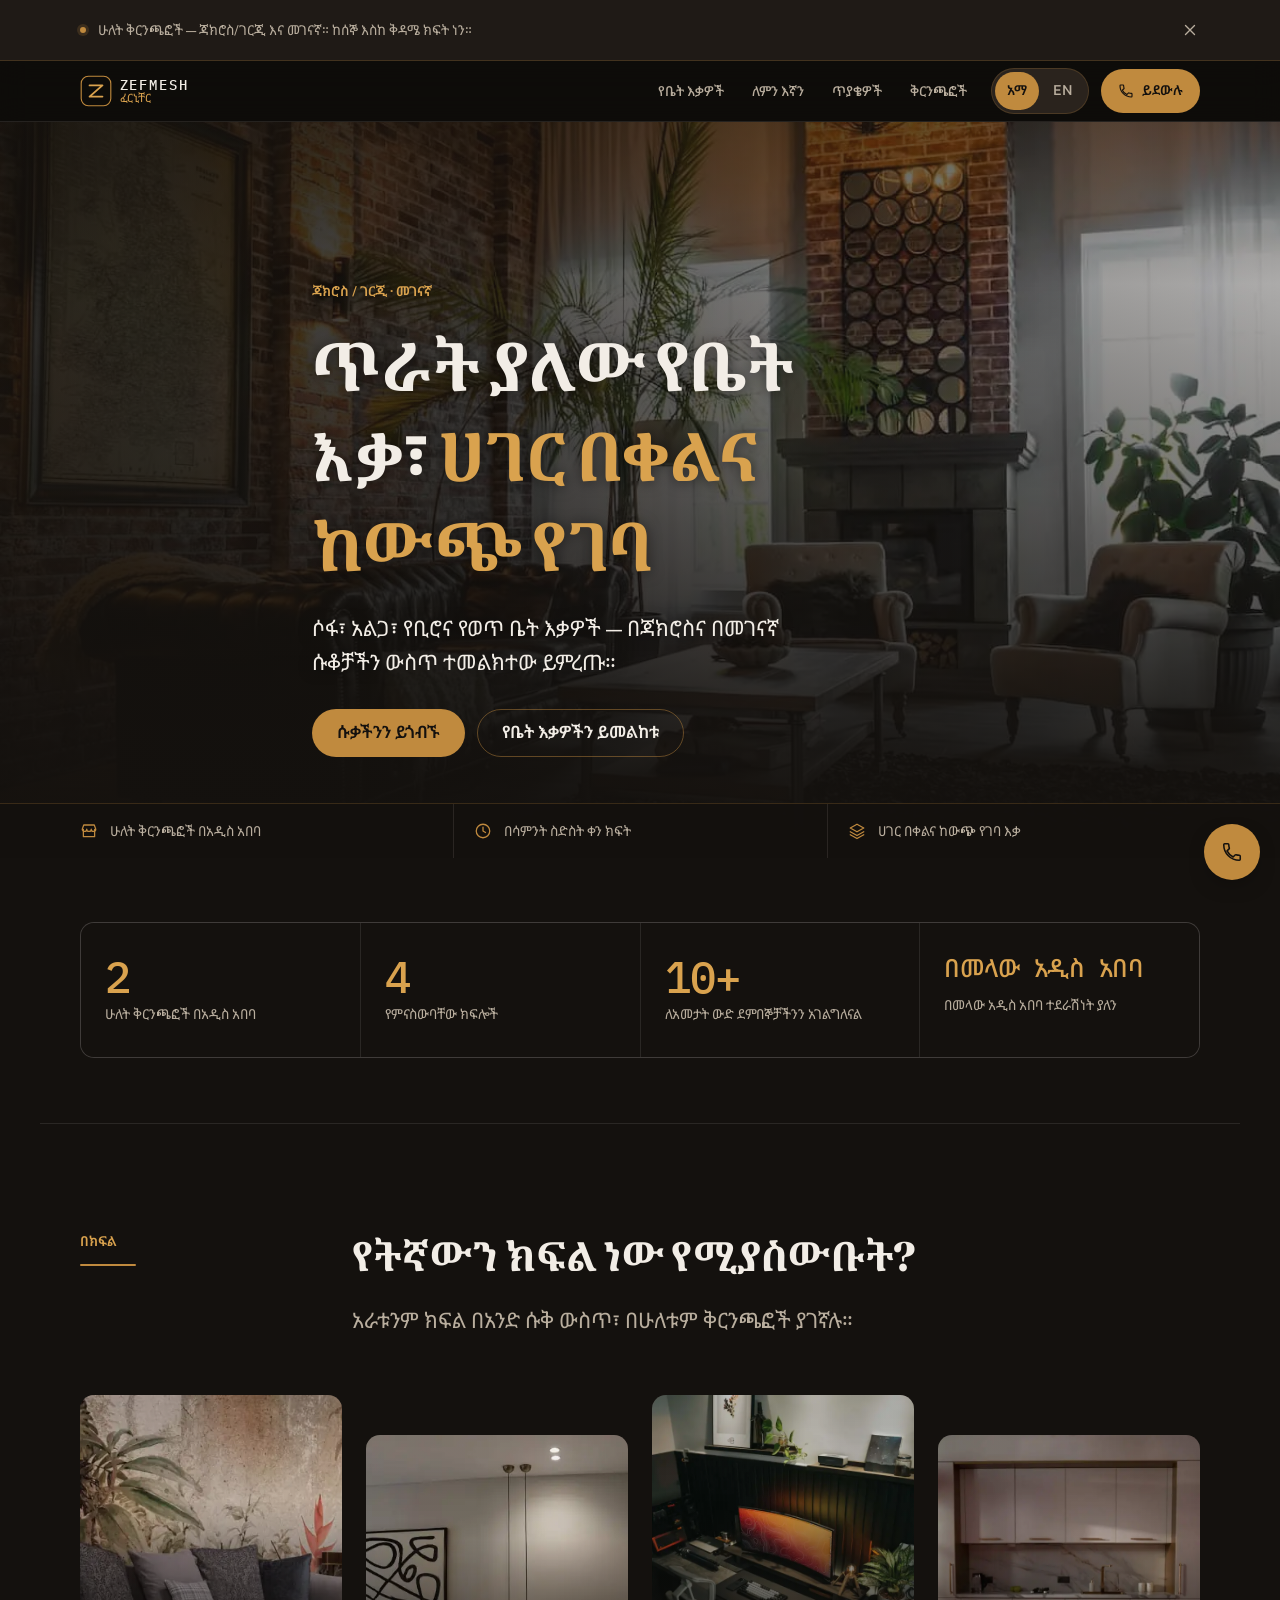
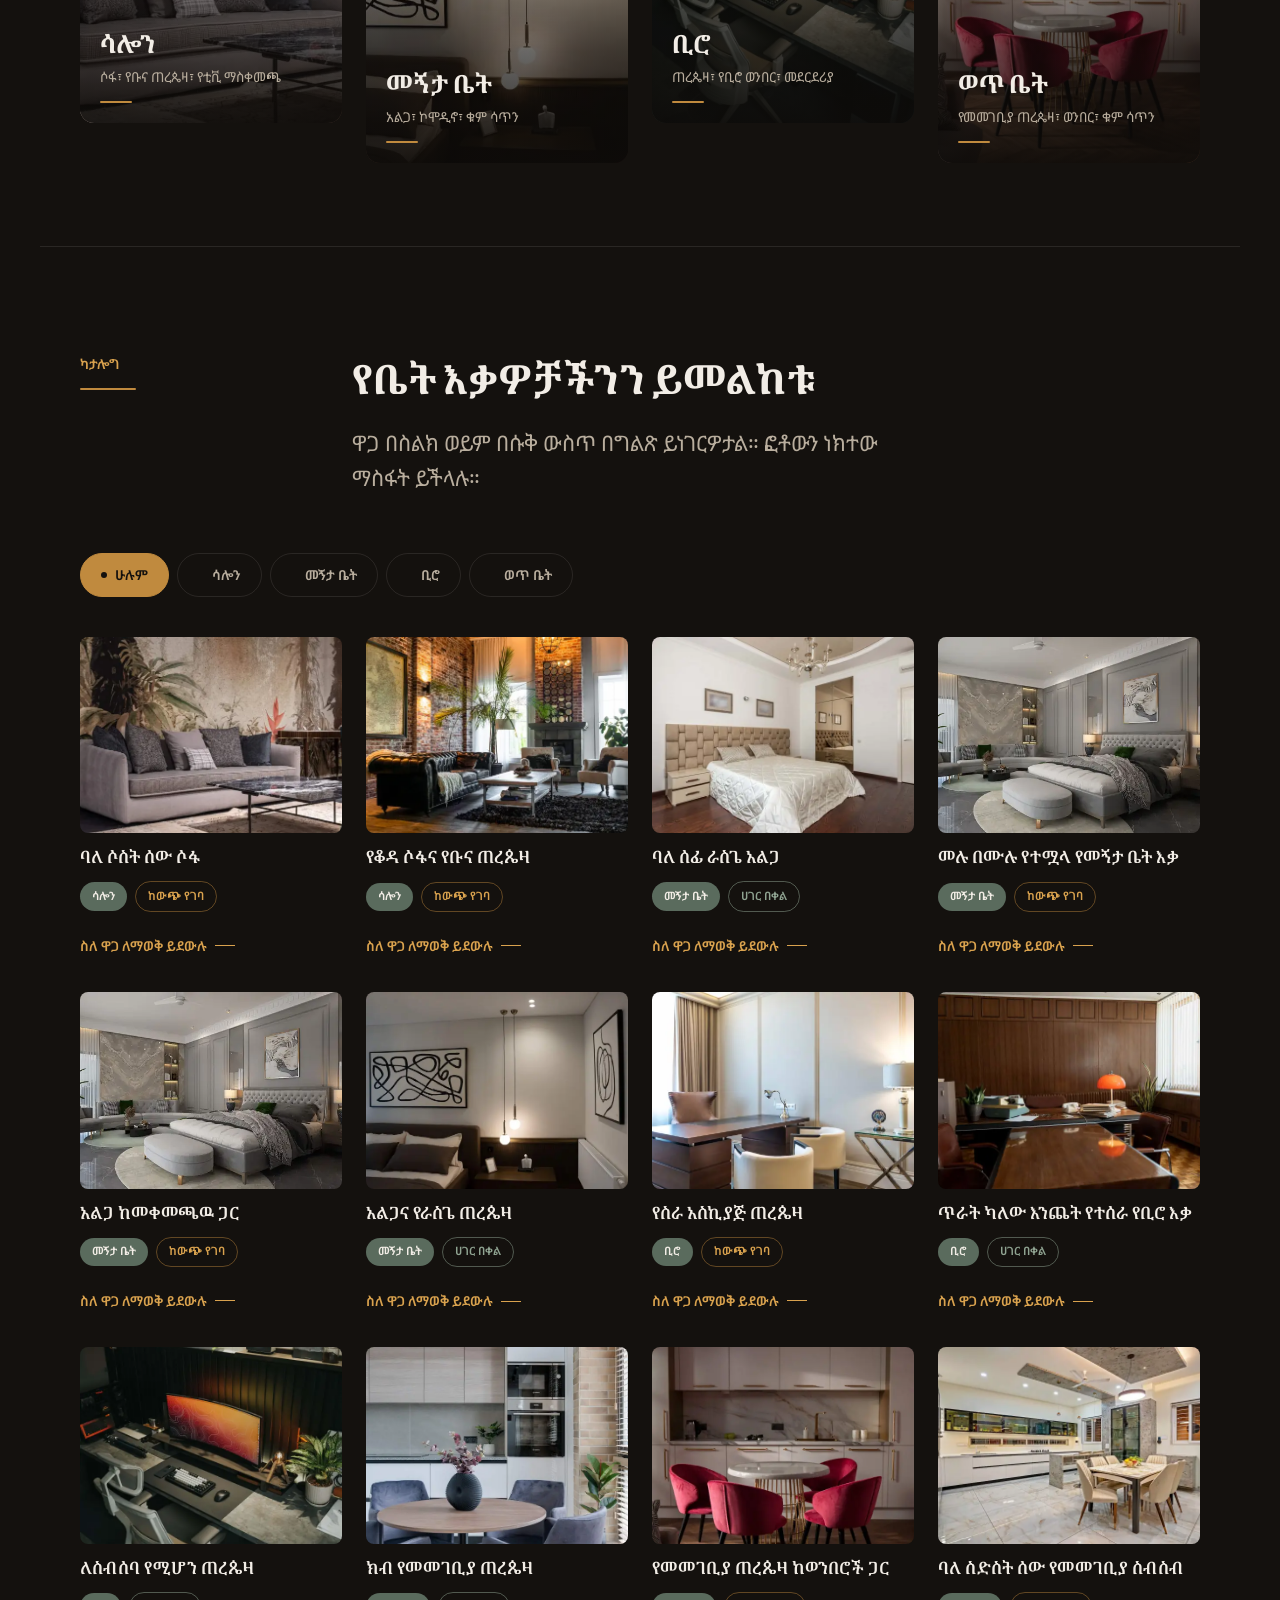
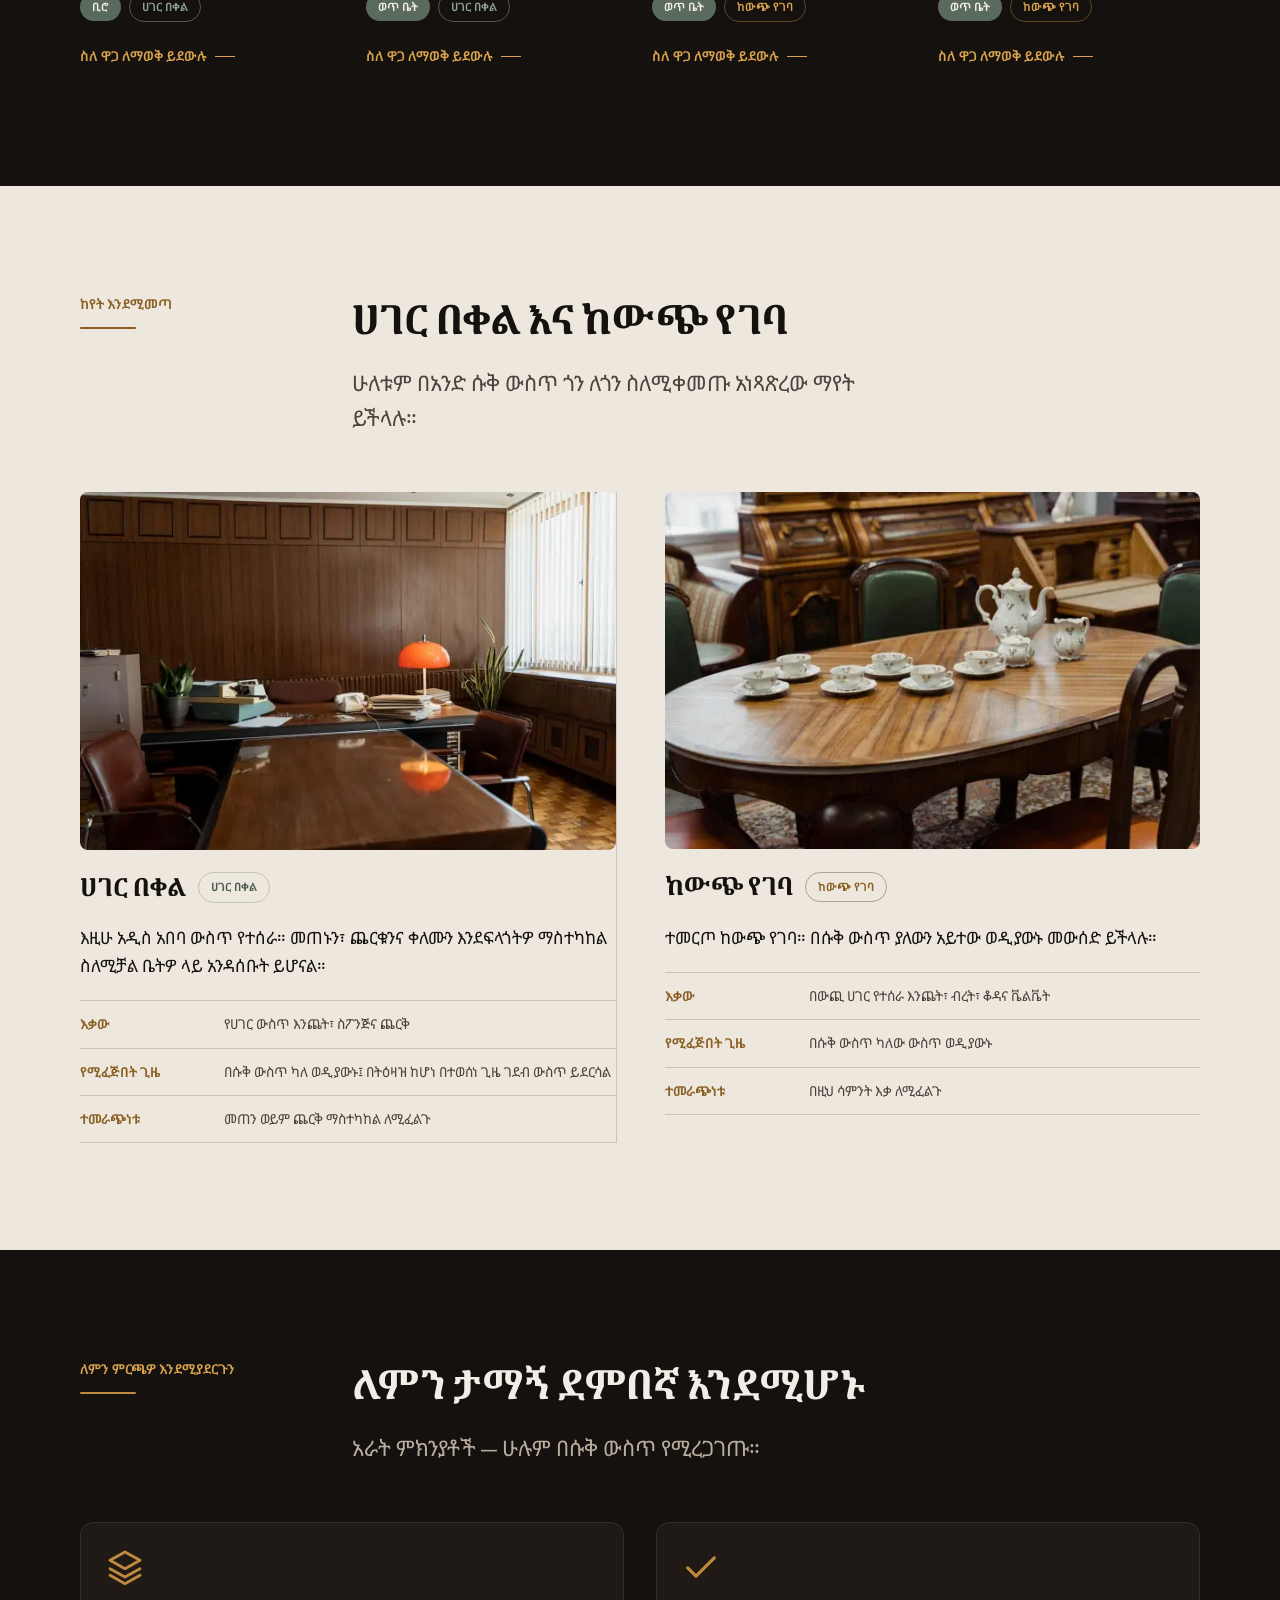
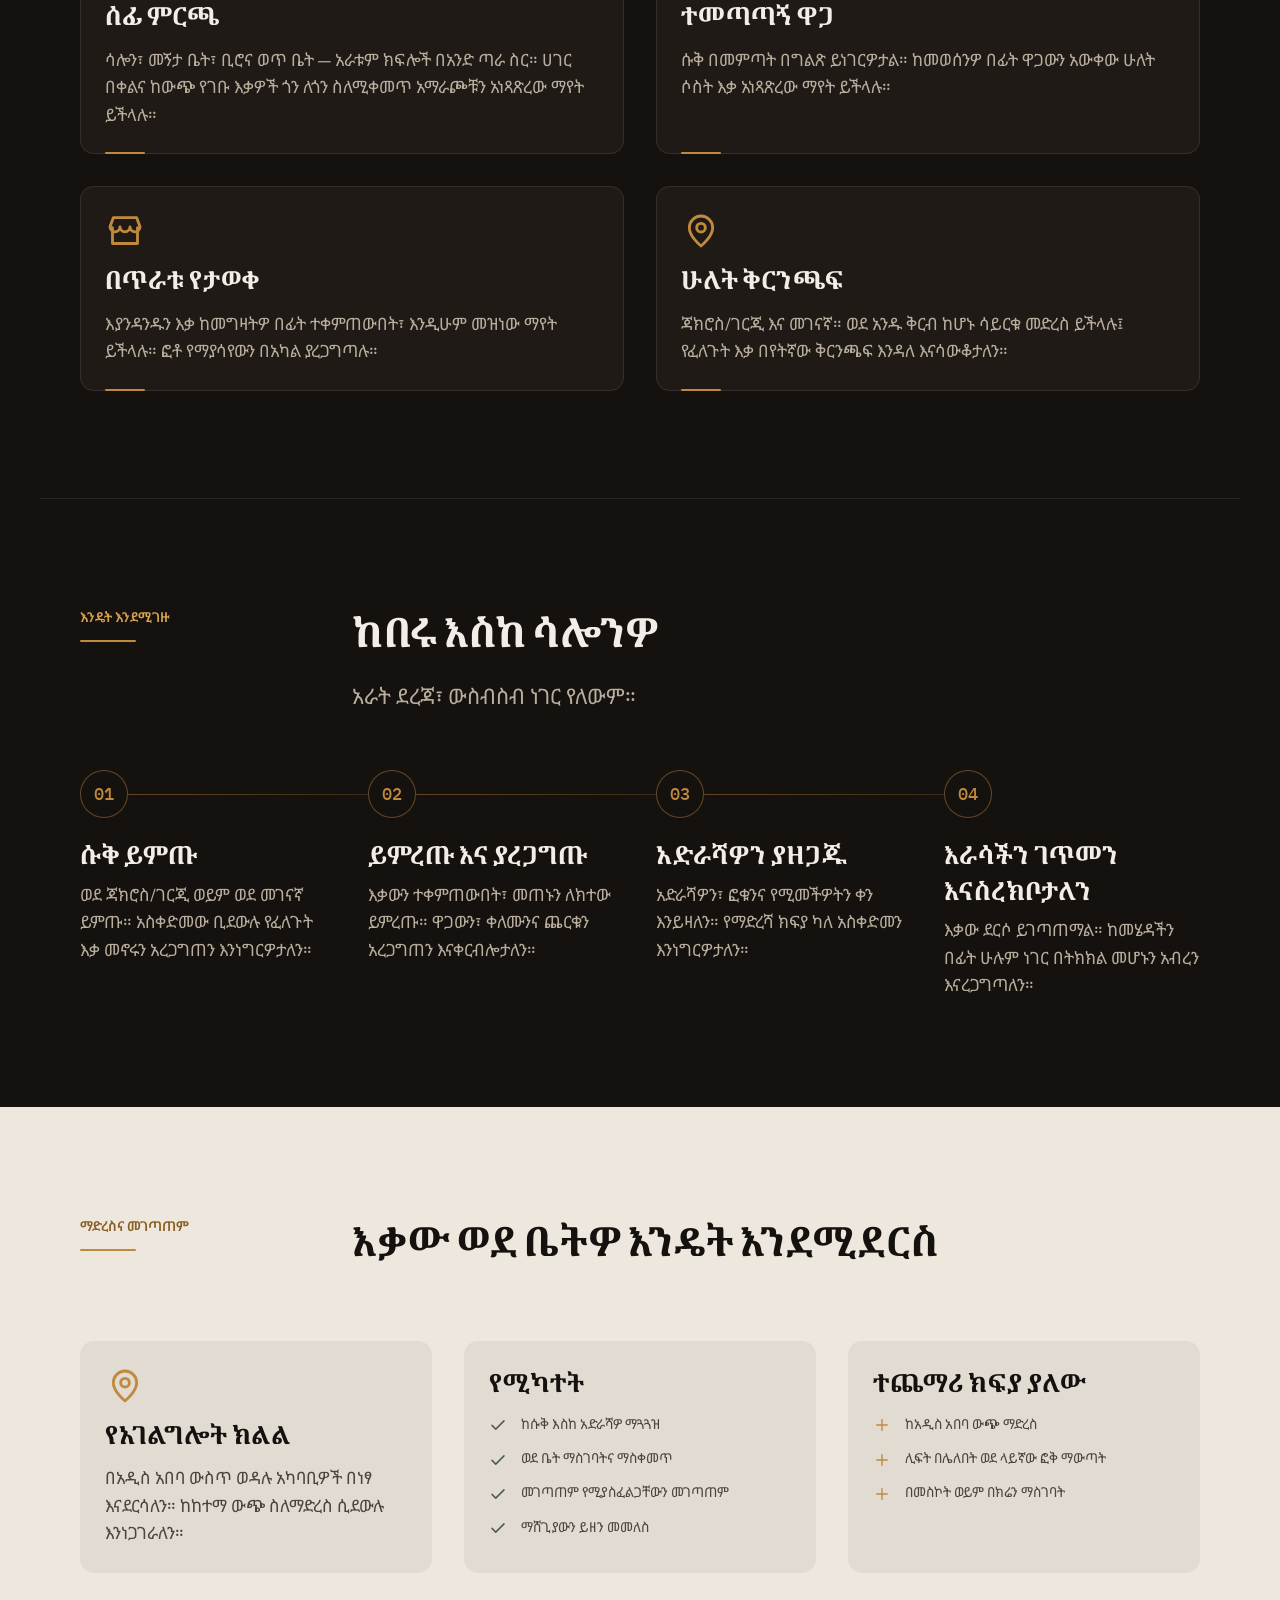
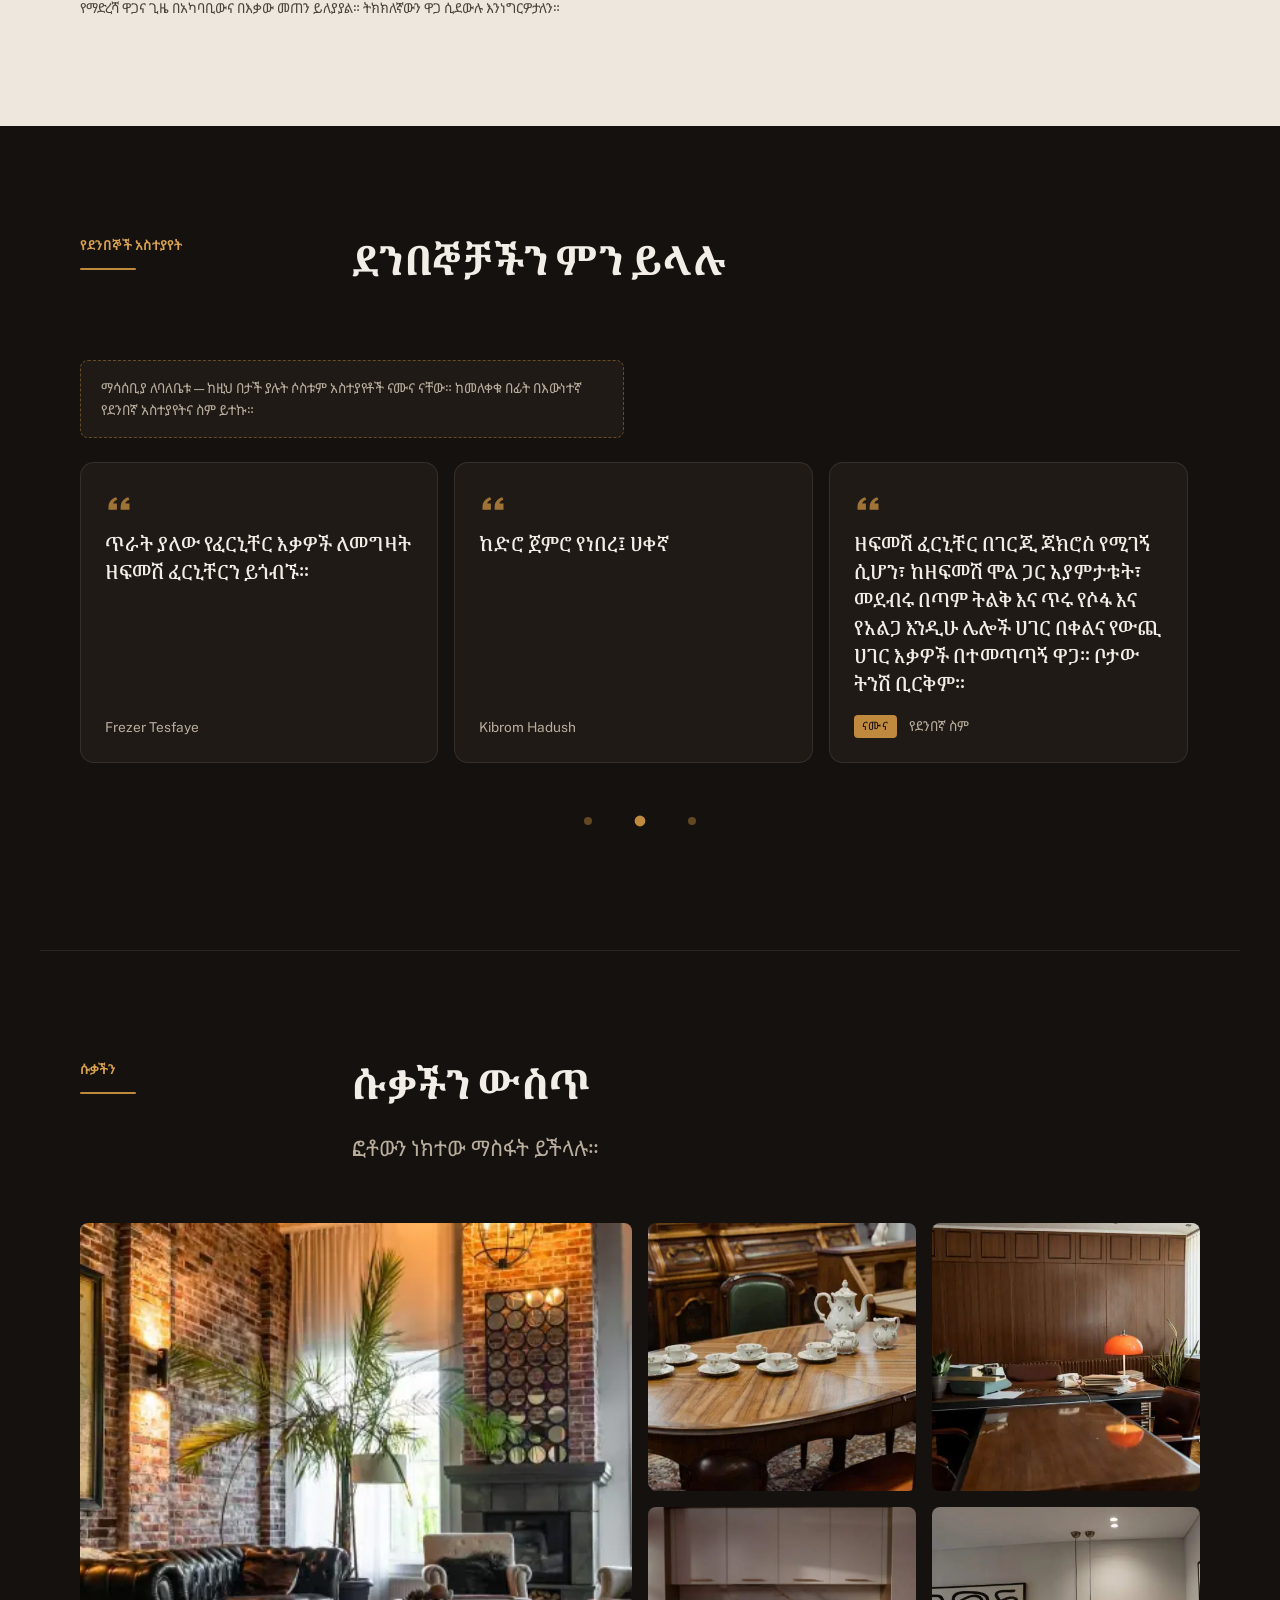
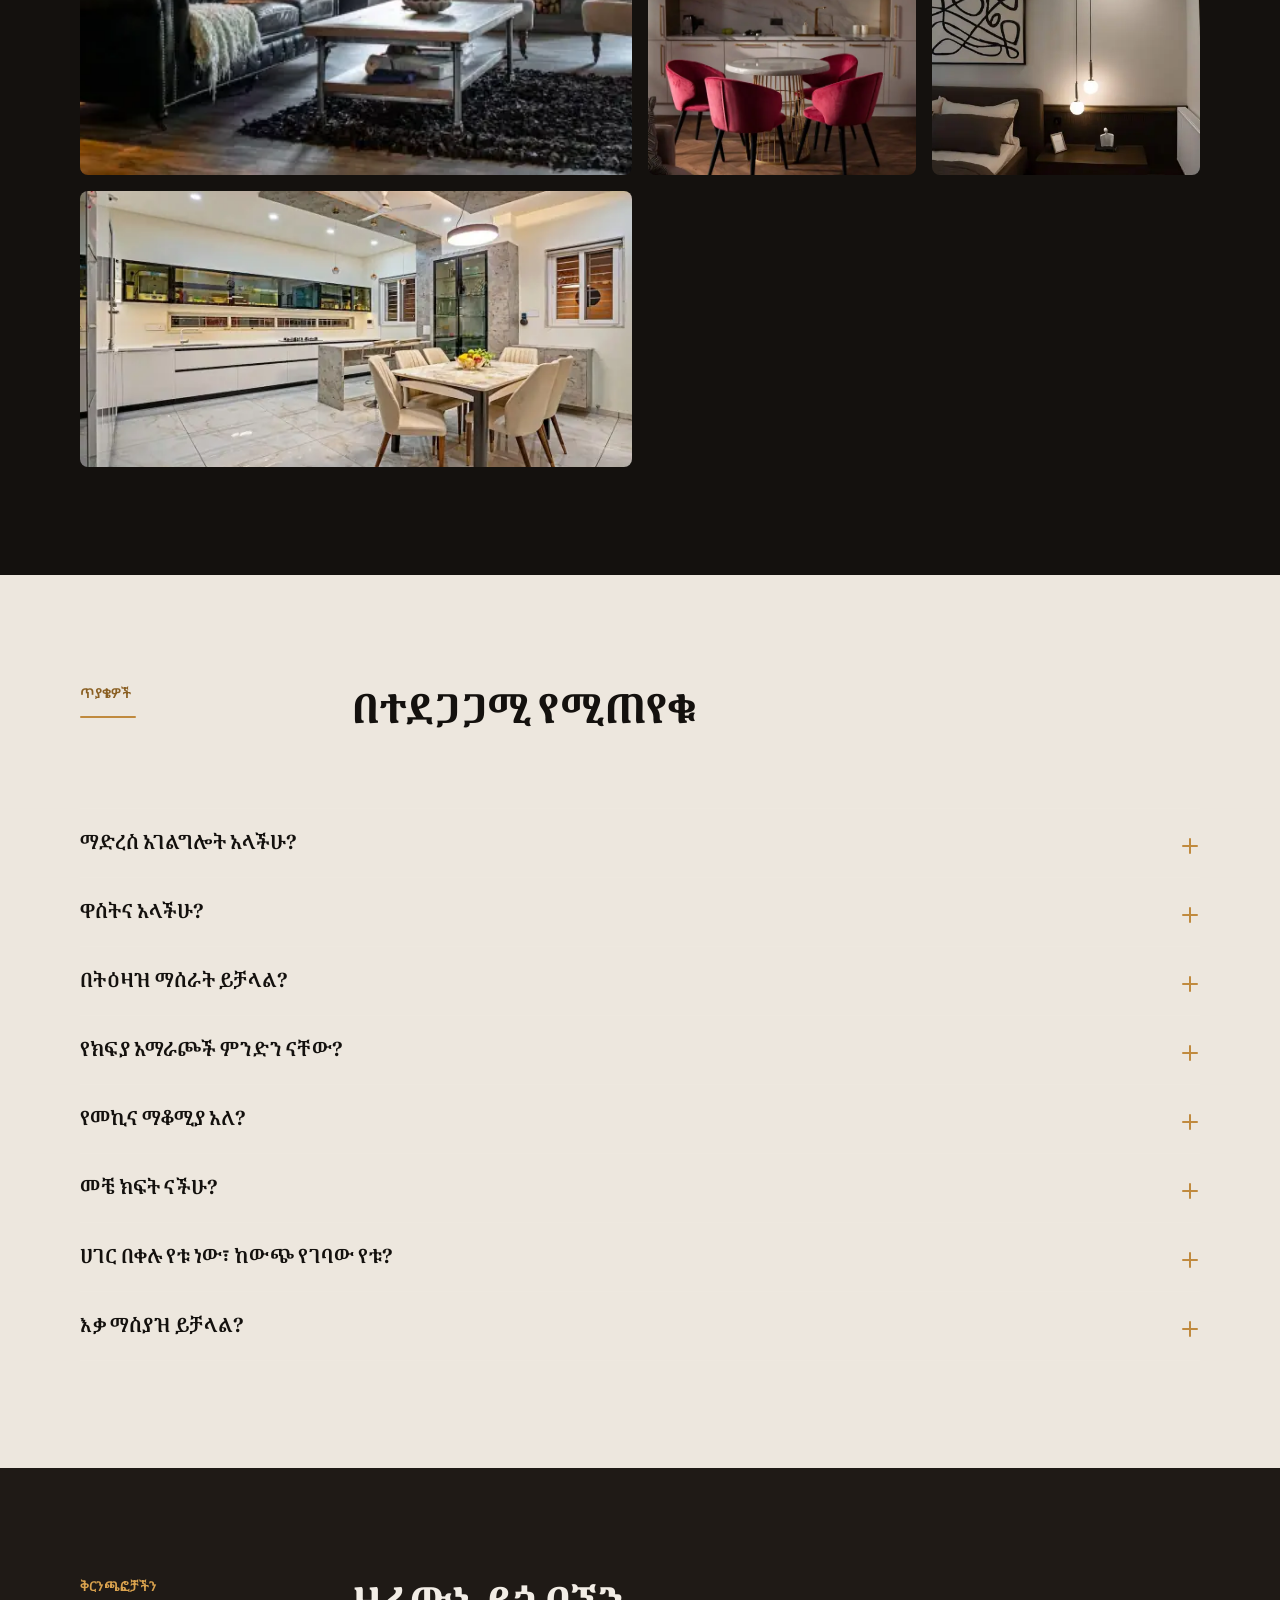
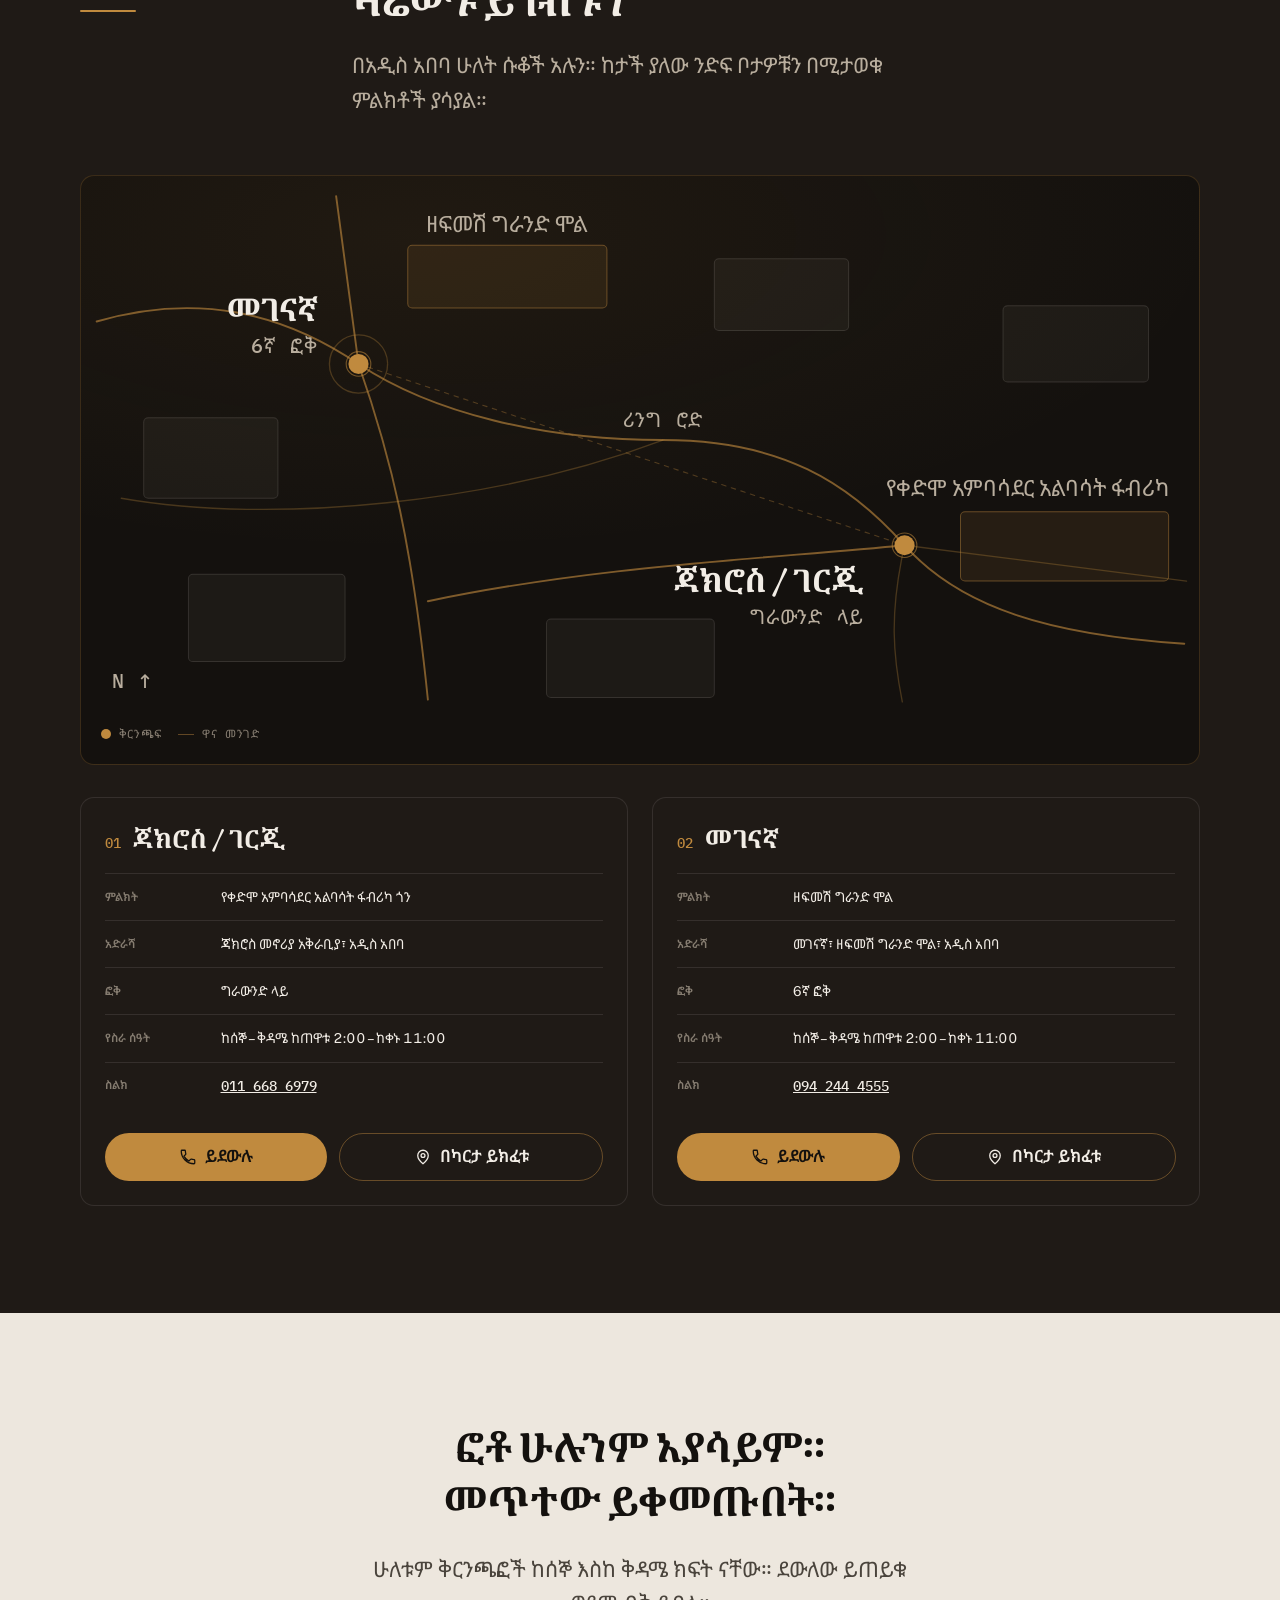
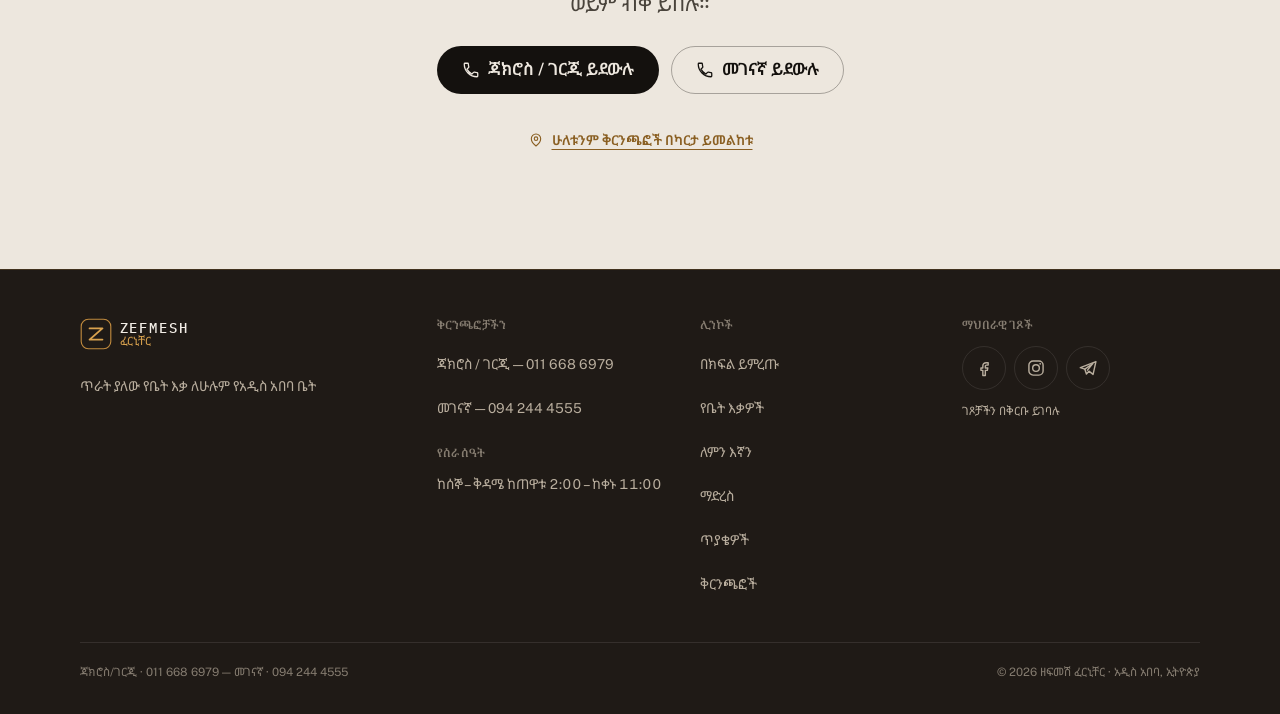
==== commit a899b017: "Add real, verified Google reviewer names to testimonials" ====
--- a/index.html
+++ b/index.html
@@ -829,7 +829,7 @@
 <!-- ==========================================================================
      10. Delivery and installation
      ========================================================================== -->
-<section class="section delivery" id="delivery" aria-labelledby="del-title">
+<section class="section on-light delivery" id="delivery" aria-labelledby="del-title">
   <div class="container">
     <div class="section-head" data-reveal>
       <div class="section-head__aside">
@@ -899,12 +899,12 @@
       <figure class="quote" data-slide>
         <svg class="quote__mark" viewBox="0 0 24 24" aria-hidden="true"><use href="#i-quote"/></svg>
         <blockquote class="quote__text"><p data-i18n="tstm1">እዚህ ላይ ስለ ምርጫው ስፋት የተሰጠ የደንበኛ አስተያየት ይገባል።</p></blockquote>
-        <figcaption class="quote__by"><span class="quote__flag" data-i18n="tstmFlag">ናሙና</span><span data-i18n="tstmBy">የደንበኛ ስም</span></figcaption>
+        <figcaption class="quote__by"><span data-i18n="tstmBy1">Frezer Tesfaye</span></figcaption>
       </figure>
       <figure class="quote" data-slide>
         <svg class="quote__mark" viewBox="0 0 24 24" aria-hidden="true"><use href="#i-quote"/></svg>
         <blockquote class="quote__text"><p data-i18n="tstm2">እዚህ ላይ ስለ ዋጋና ስለ አገልግሎት የተሰጠ የደንበኛ አስተያየት ይገባል።</p></blockquote>
-        <figcaption class="quote__by"><span class="quote__flag" data-i18n="tstmFlag">ናሙና</span><span data-i18n="tstmBy">የደንበኛ ስም</span></figcaption>
+        <figcaption class="quote__by"><span data-i18n="tstmBy3">Kibrom Hadush</span></figcaption>
       </figure>
       <figure class="quote" data-slide>
         <svg class="quote__mark" viewBox="0 0 24 24" aria-hidden="true"><use href="#i-quote"/></svg>
@@ -981,7 +981,7 @@
 <!-- ==========================================================================
      13. FAQ — native details/summary, fully functional with JS off
      ========================================================================== -->
-<section class="section faq" id="faq" aria-labelledby="faq-title">
+<section class="section on-light faq" id="faq" aria-labelledby="faq-title">
   <div class="container">
     <div class="section-head" data-reveal>
       <div class="section-head__aside">
--- a/css/sections.css
+++ b/css/sections.css
@@ -447,7 +447,7 @@
    Branches — the plan-view showroom map
    ==== */
 
-.branches { background: var(--c-base-deep); }
+.branches { background: var(--c-surface); }
 
 .map {
   position: relative;
@@ -748,7 +748,7 @@
    ==== */
 
 .footer {
-  background: var(--c-base-deep);
+  background: var(--c-surface);
   border-block-start: 1px solid var(--c-line);
   padding-block: var(--sp-12) var(--sp-8);
 }
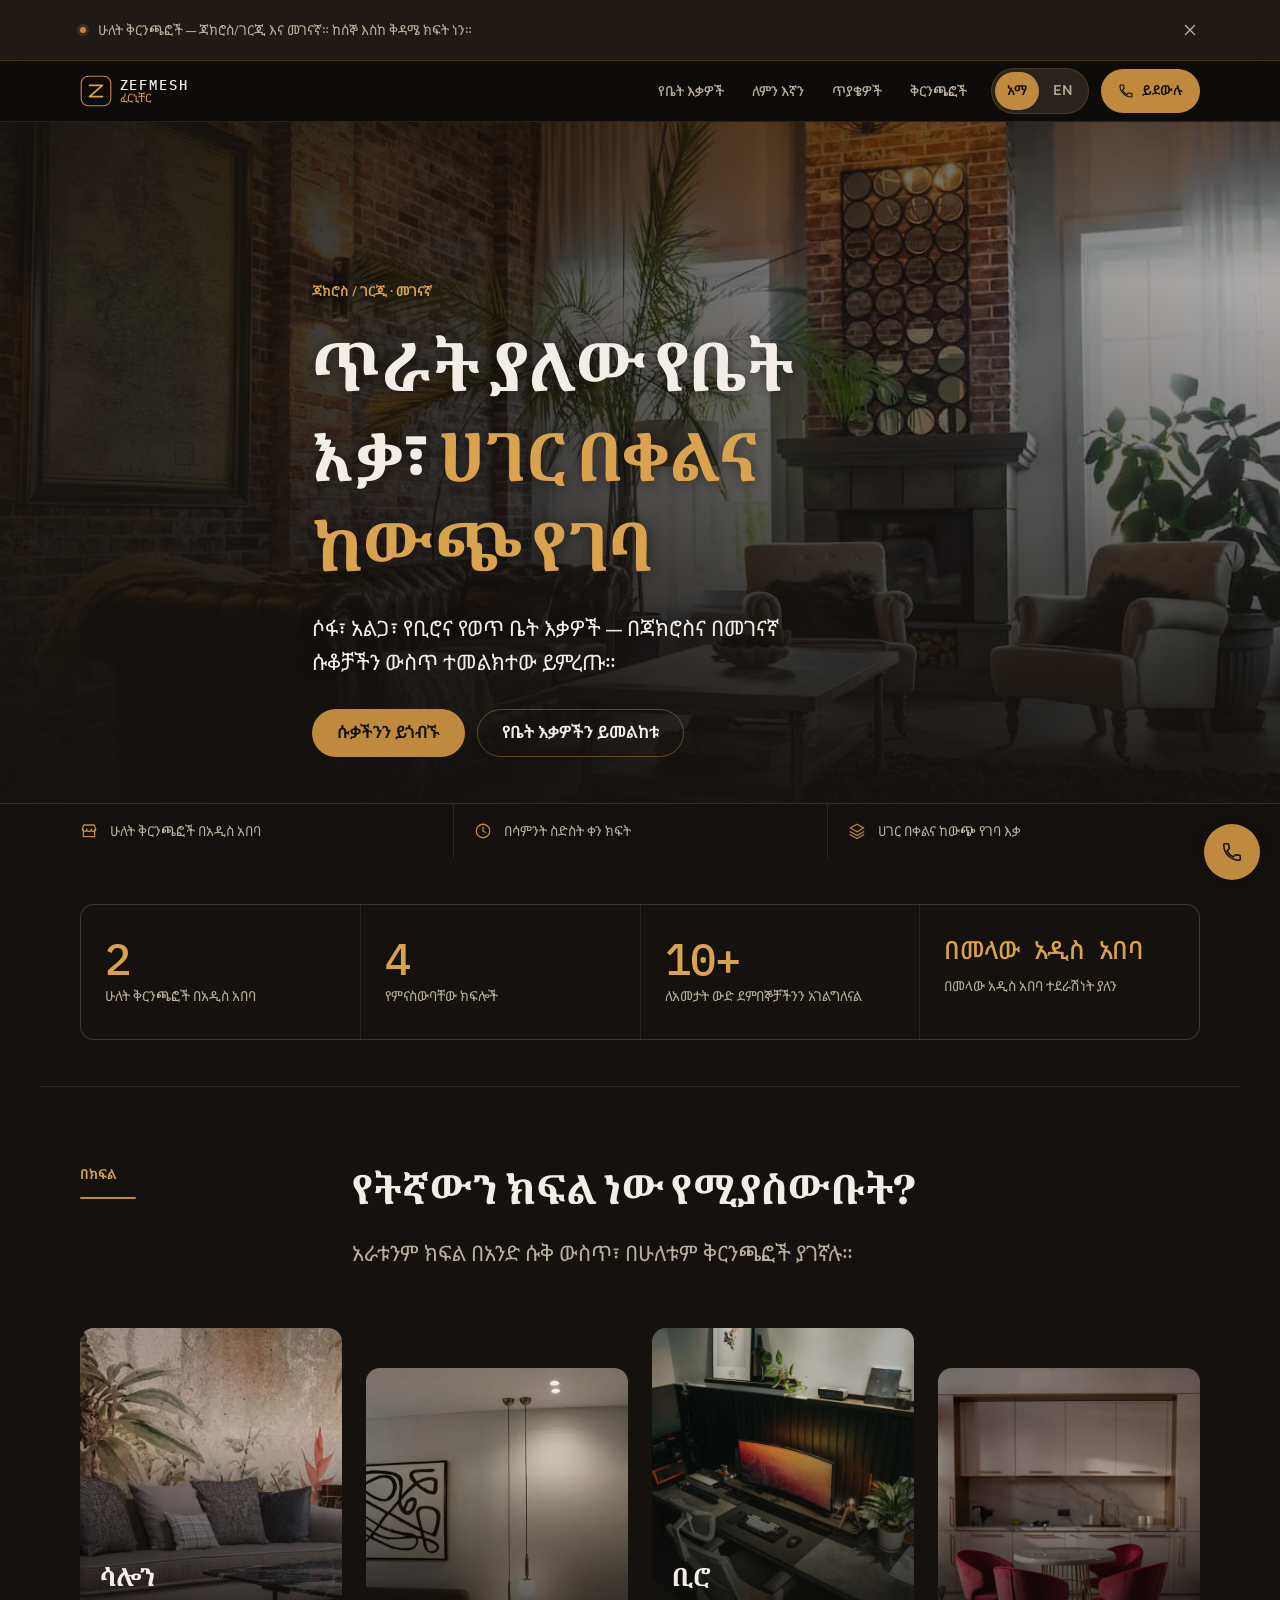
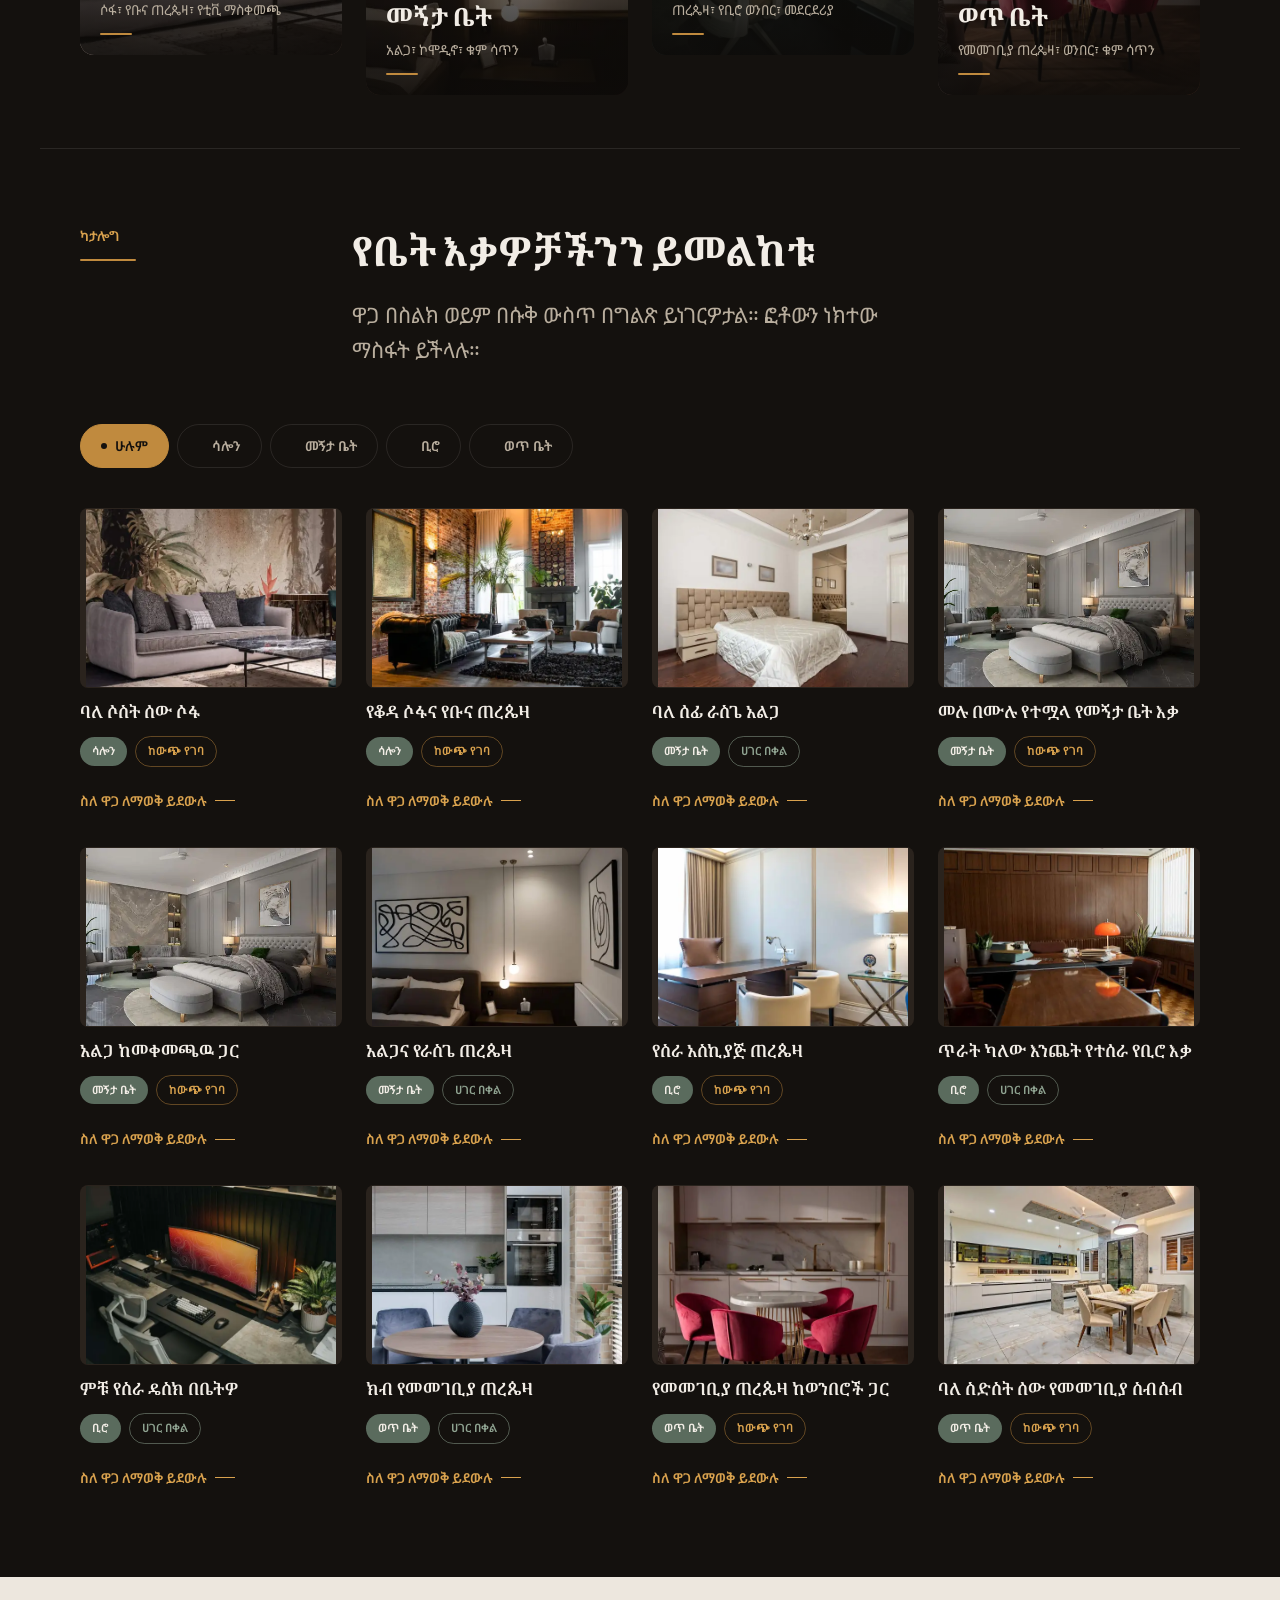
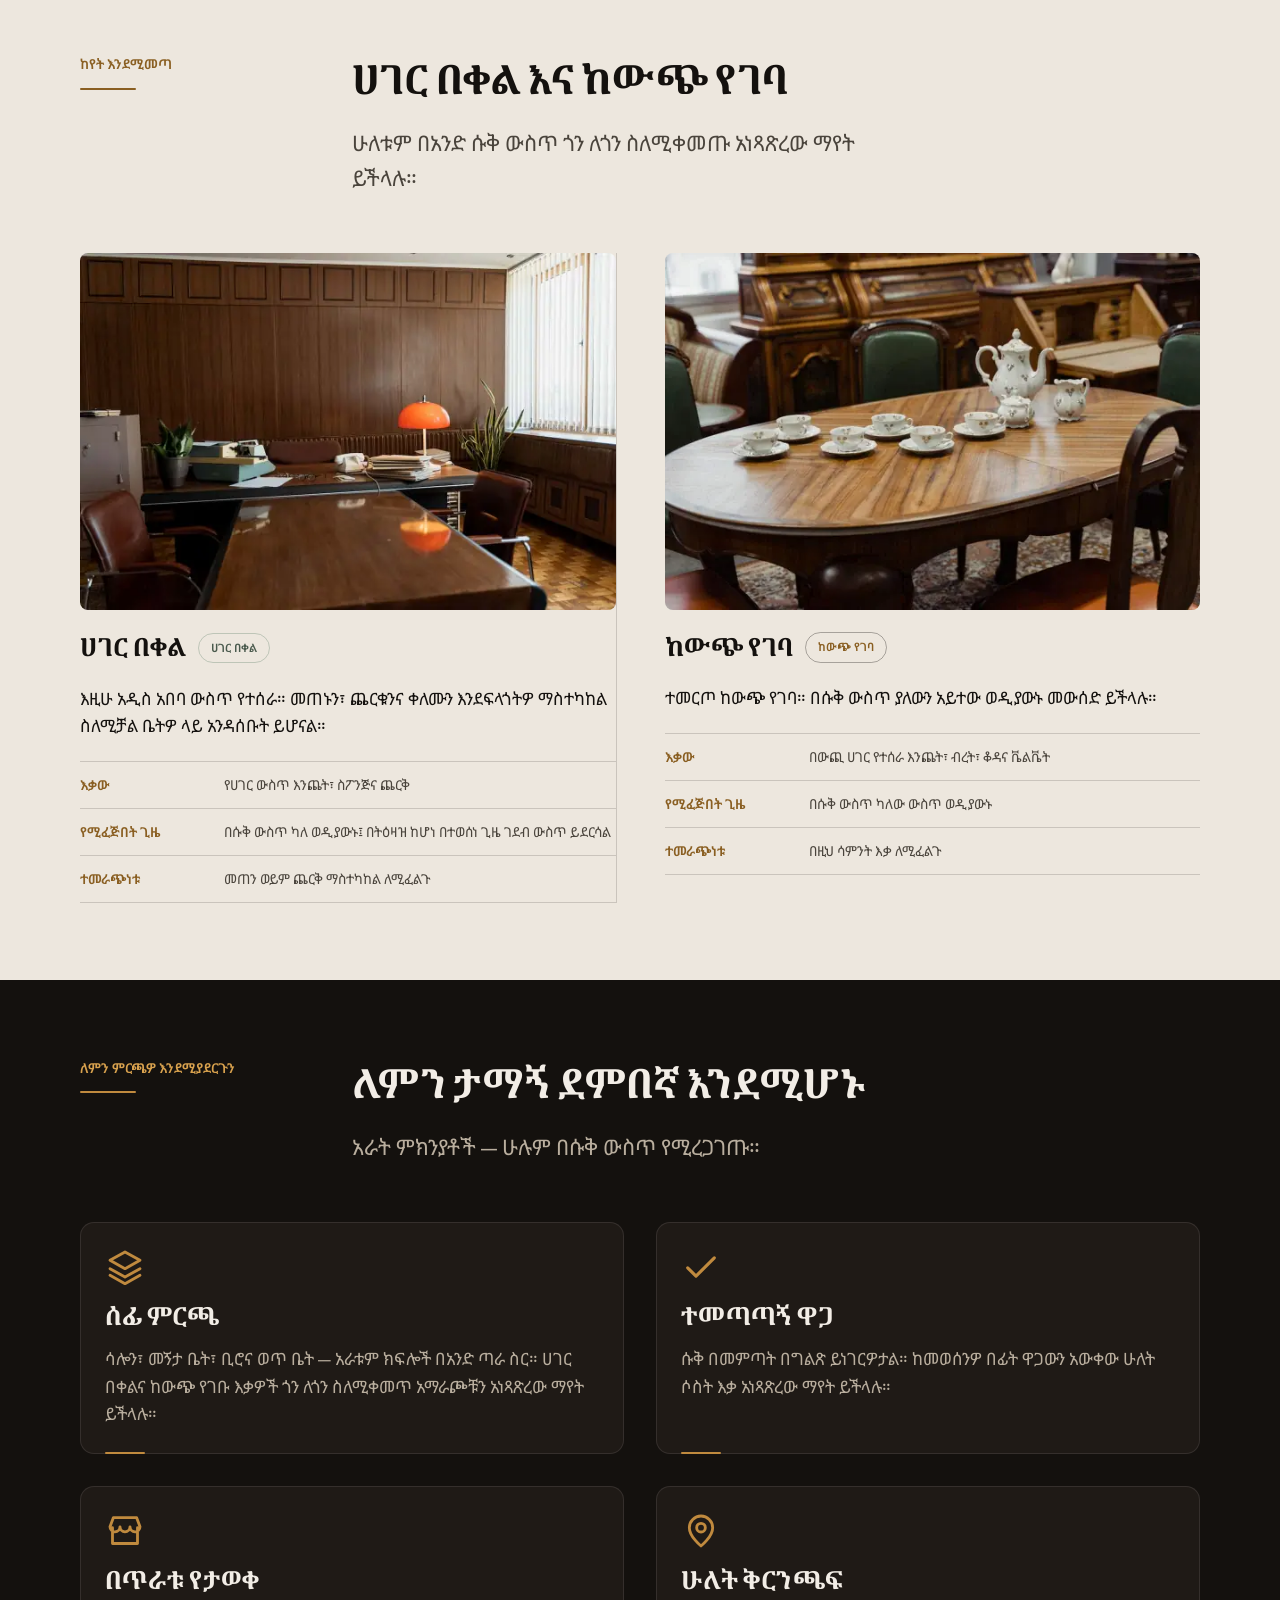
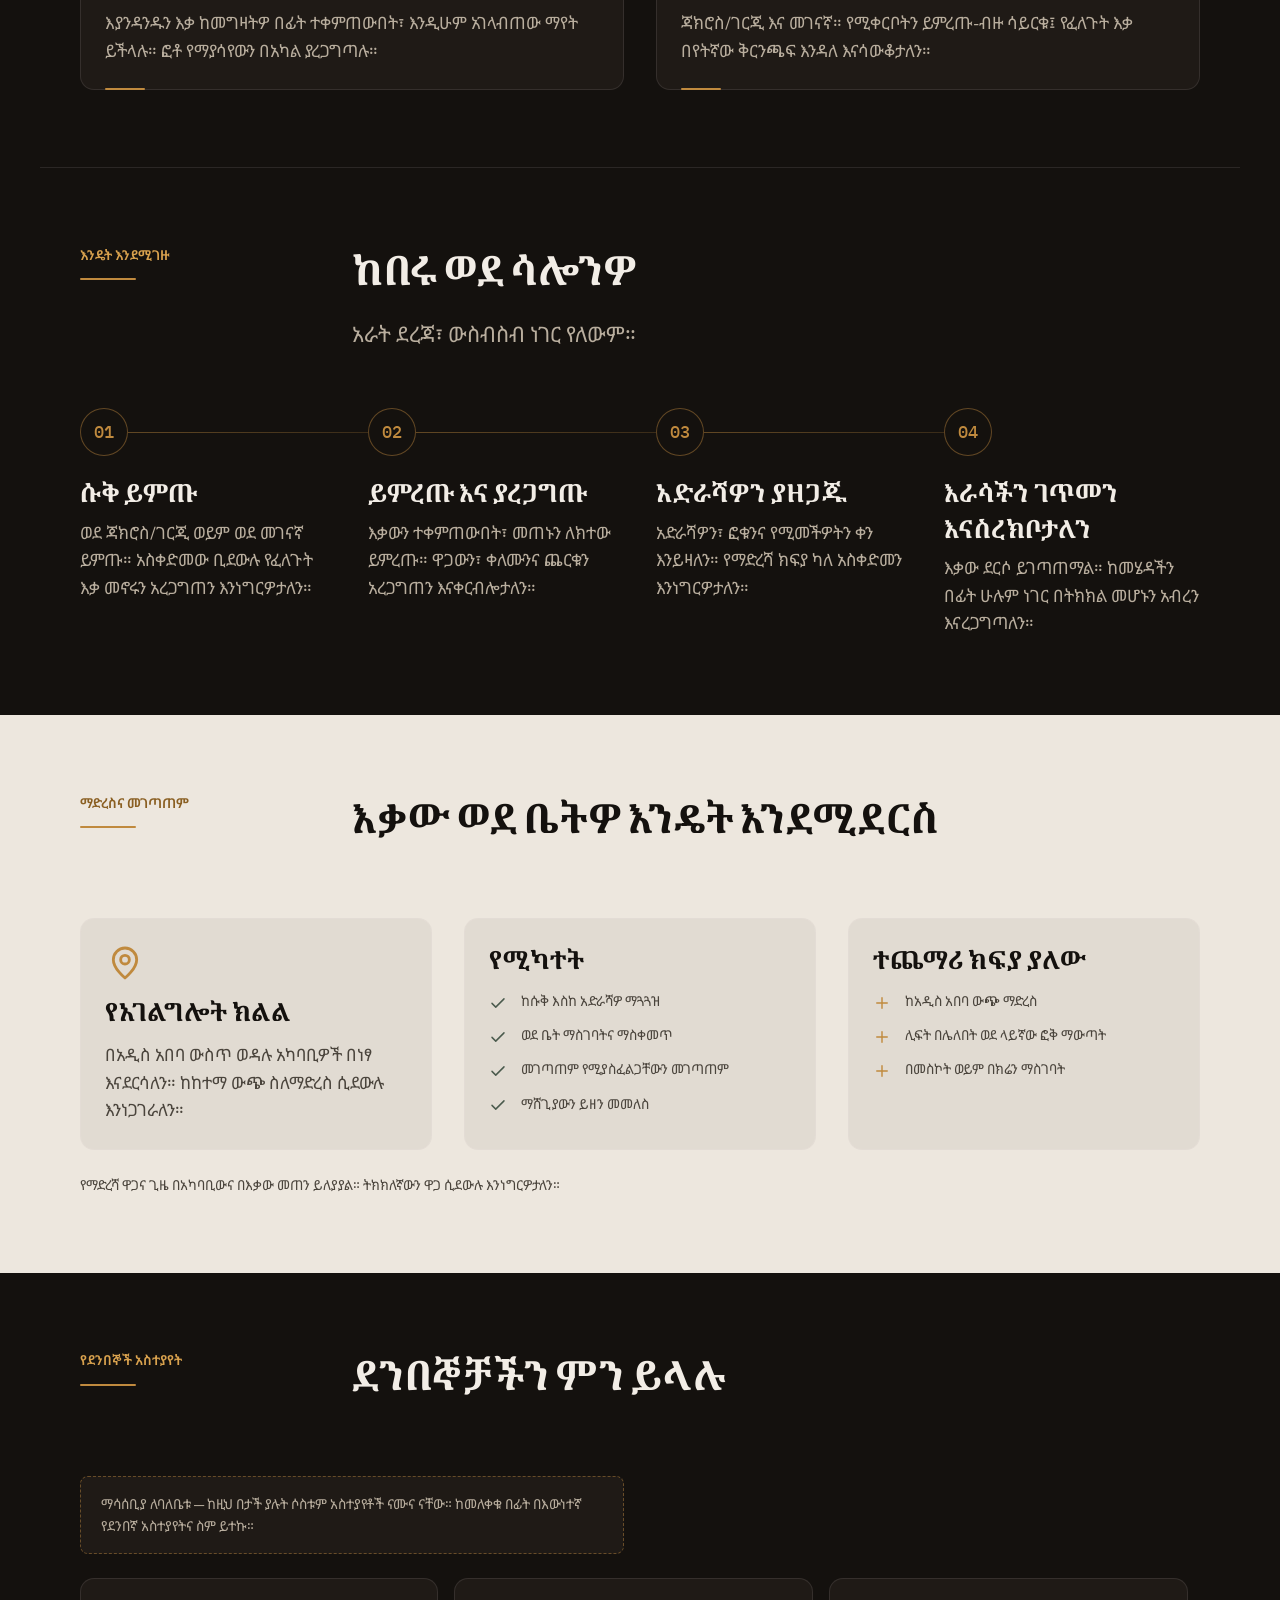
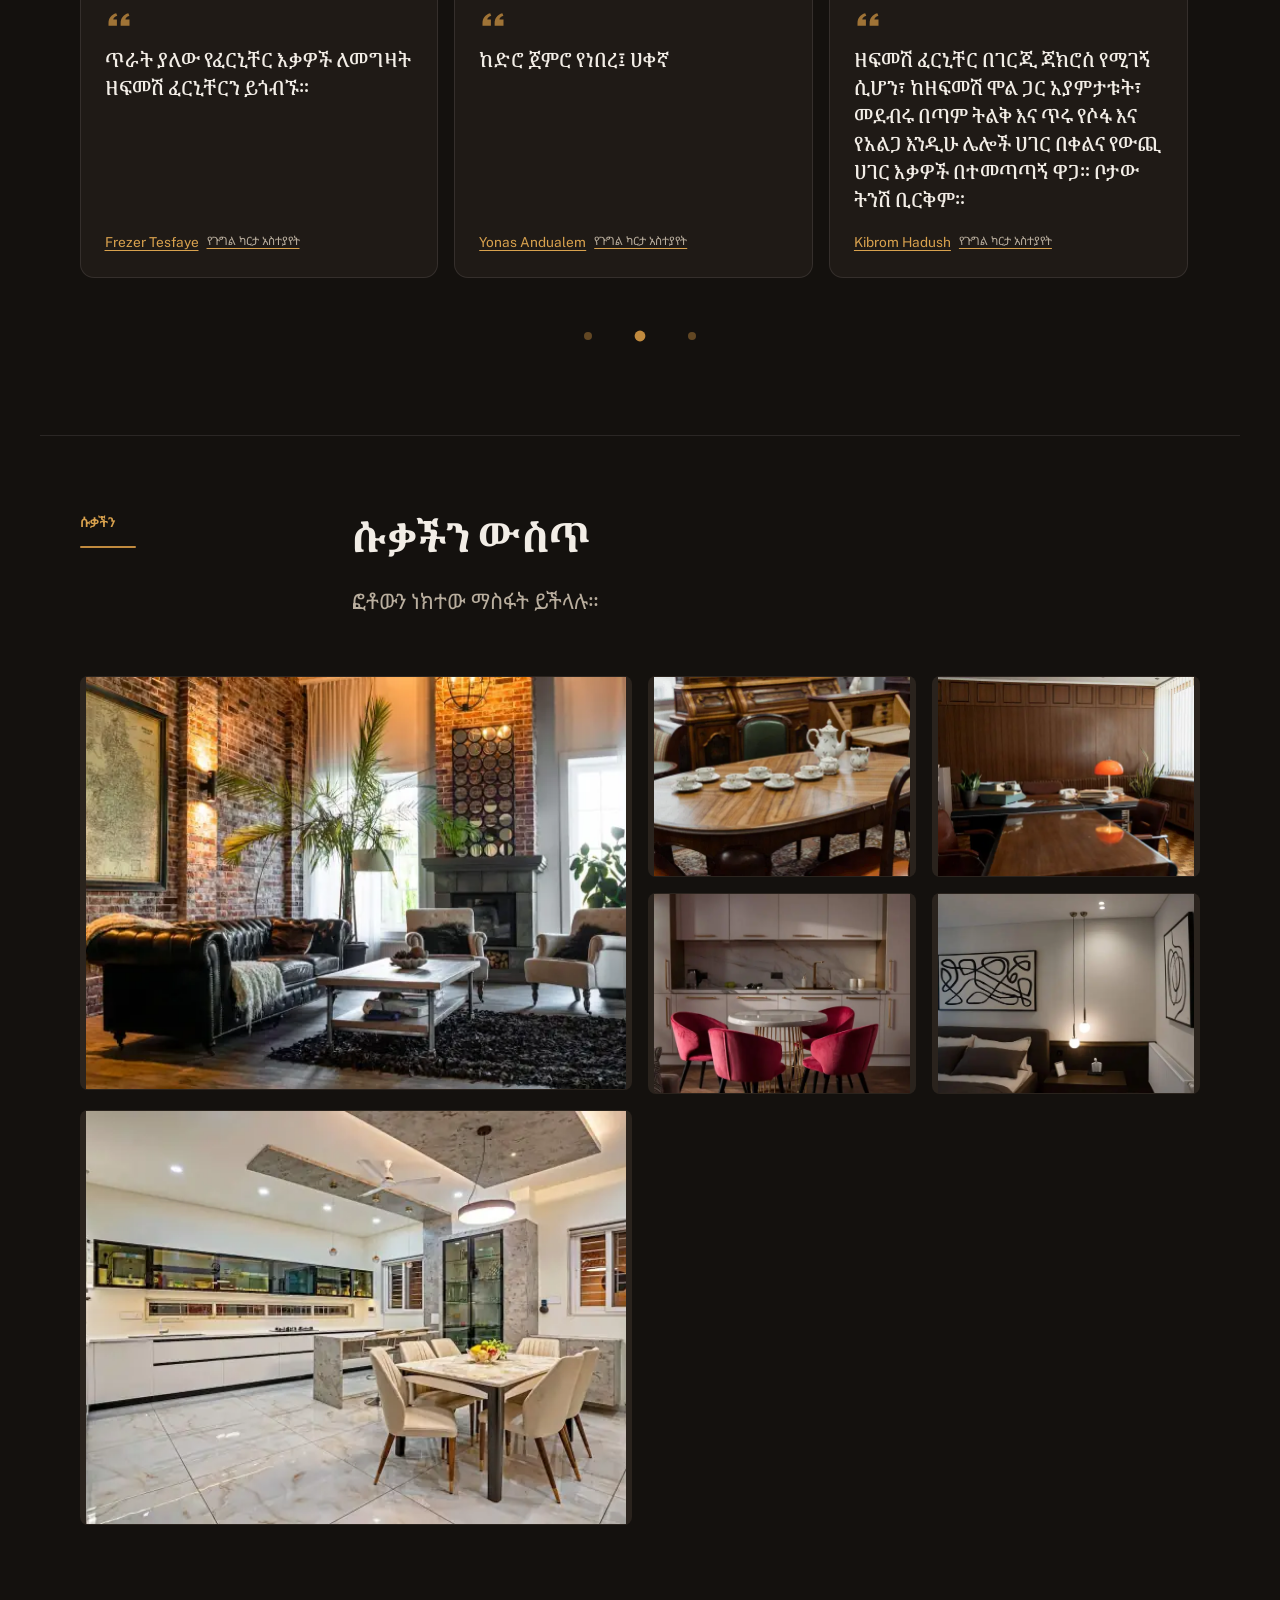
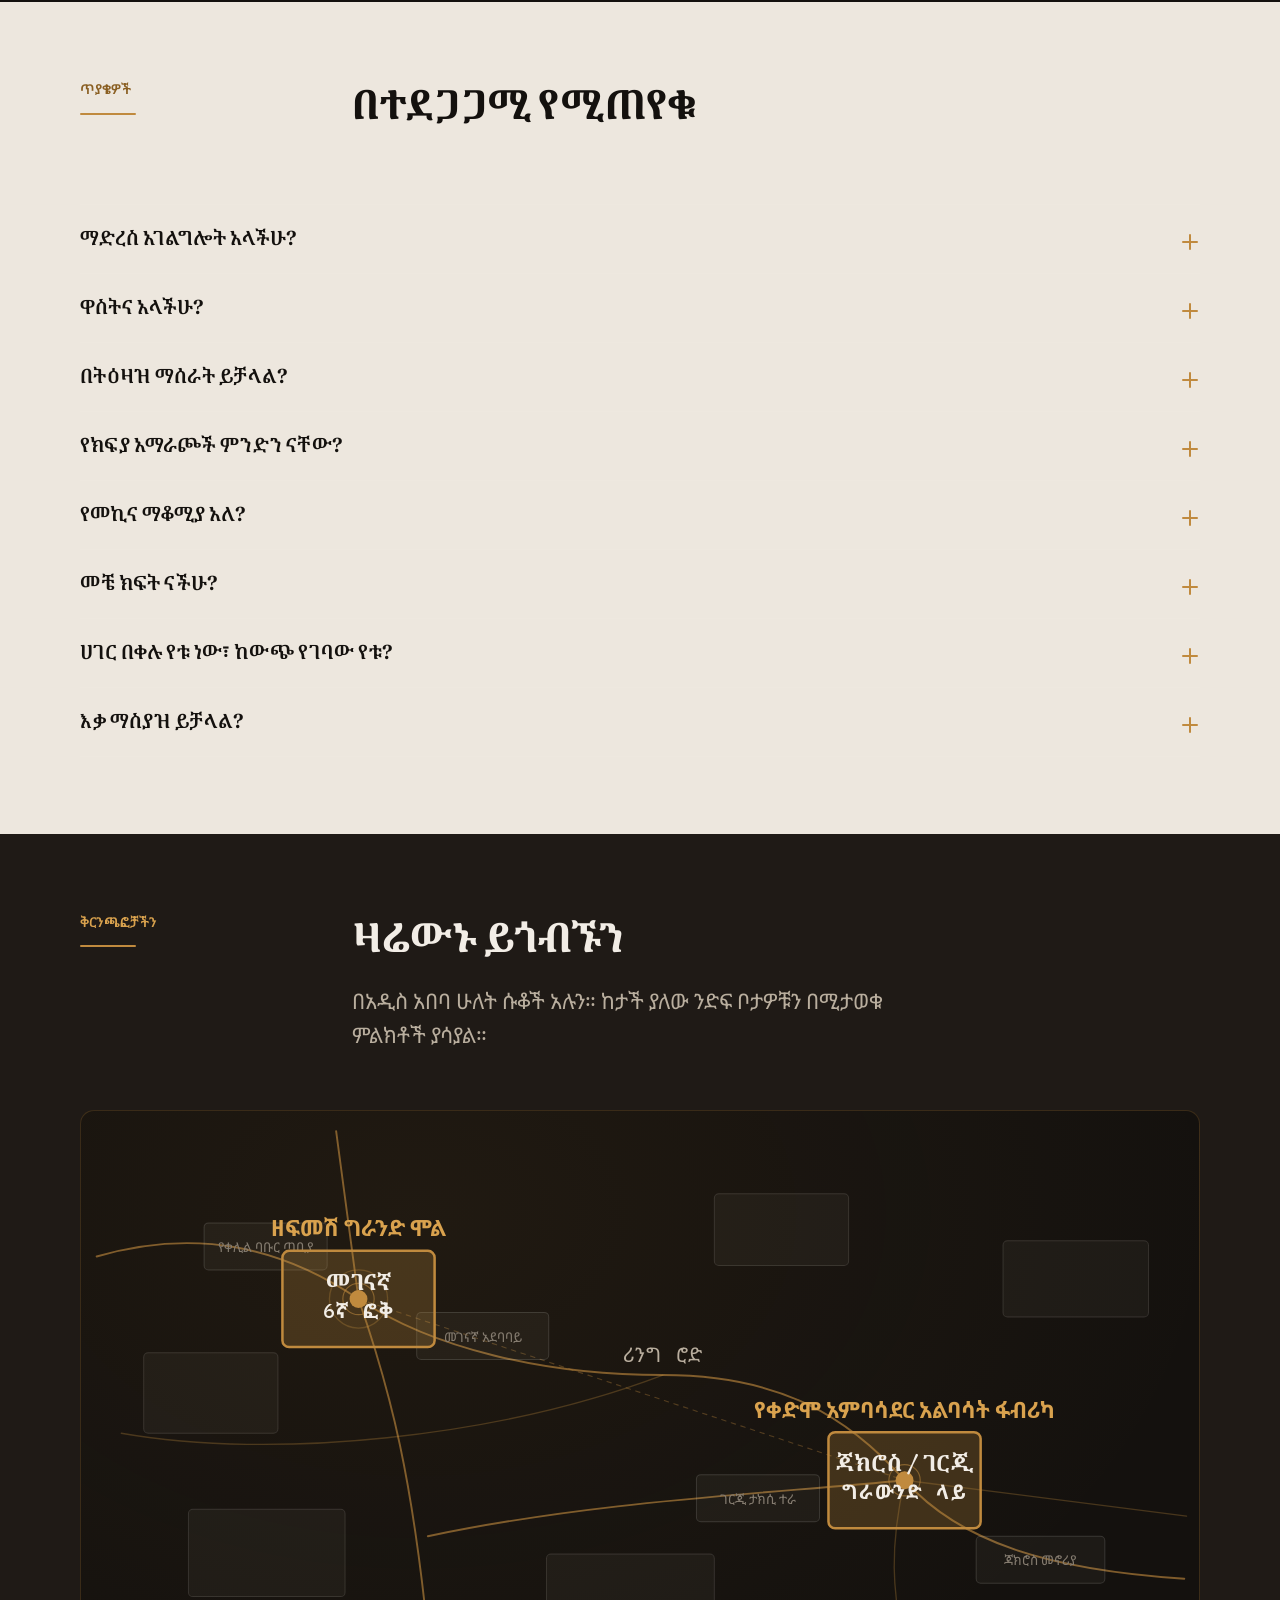
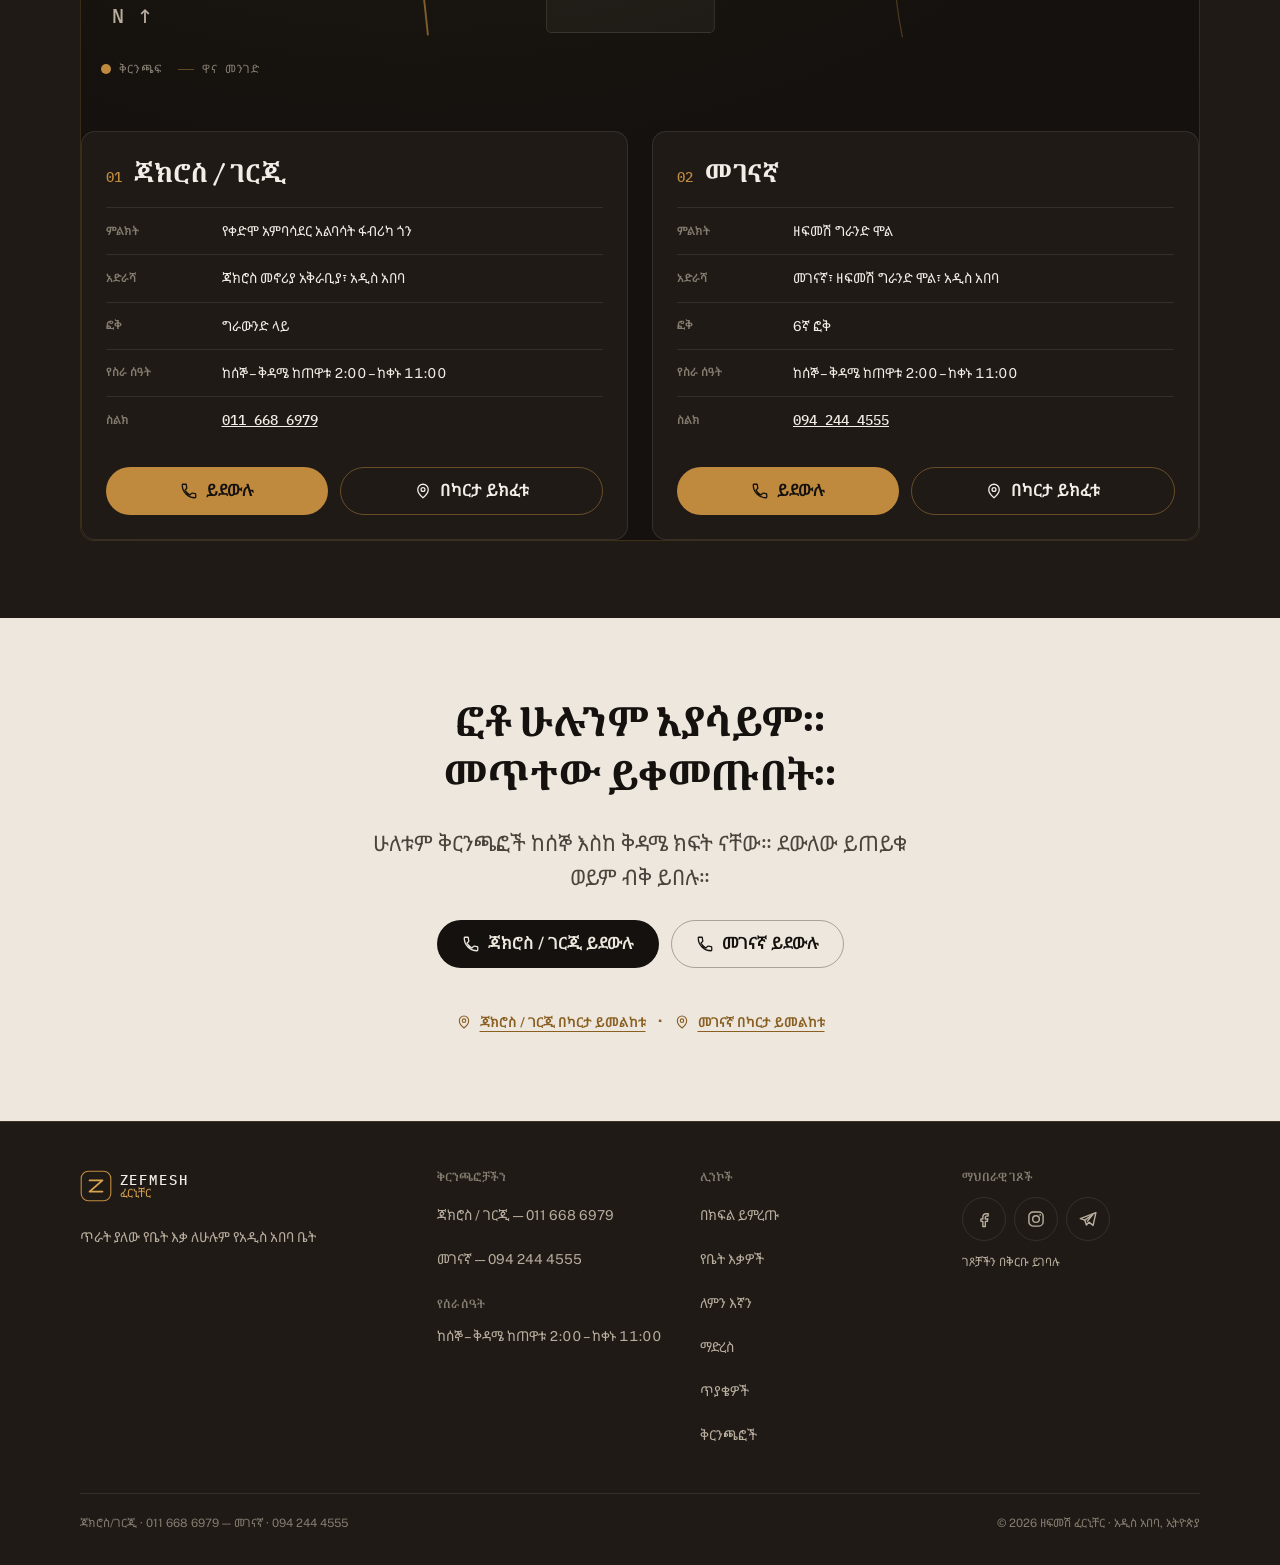
==== commit 5c12f181: "Fix critical i18n.js syntax error (misplaced faqA6 value breaking entire script)" ====
--- a/index.html
+++ b/index.html
@@ -896,22 +896,39 @@
     <p class="tstm__note" data-i18n="tstmNote">ማሳሰቢያ ለባለቤቱ — ከዚህ በታች ያሉት ሶስቱም አስተያየቶች ናሙና ናቸው። ከመለቀቁ በፊት በእውነተኛ የደንበኛ አስተያየትና ስም ይተኩ።</p>
 
     <div class="rail tstm__rail" id="tstm-rail" data-reveal>
-      <figure class="quote" data-slide>
-        <svg class="quote__mark" viewBox="0 0 24 24" aria-hidden="true"><use href="#i-quote"/></svg>
-        <blockquote class="quote__text"><p data-i18n="tstm1">እዚህ ላይ ስለ ምርጫው ስፋት የተሰጠ የደንበኛ አስተያየት ይገባል።</p></blockquote>
-        <figcaption class="quote__by"><span data-i18n="tstmBy1">Frezer Tesfaye</span></figcaption>
-      </figure>
-      <figure class="quote" data-slide>
-        <svg class="quote__mark" viewBox="0 0 24 24" aria-hidden="true"><use href="#i-quote"/></svg>
-        <blockquote class="quote__text"><p data-i18n="tstm2">እዚህ ላይ ስለ ዋጋና ስለ አገልግሎት የተሰጠ የደንበኛ አስተያየት ይገባል።</p></blockquote>
-        <figcaption class="quote__by"><span data-i18n="tstmBy3">Kibrom Hadush</span></figcaption>
-      </figure>
-      <figure class="quote" data-slide>
-        <svg class="quote__mark" viewBox="0 0 24 24" aria-hidden="true"><use href="#i-quote"/></svg>
-        <blockquote class="quote__text"><p data-i18n="tstm3">እዚህ ላይ ስለ ማድረስና ስለ ተከላ የተሰጠ የደንበኛ አስተያየት ይገባል።</p></blockquote>
-        <figcaption class="quote__by"><span class="quote__flag" data-i18n="tstmFlag">ናሙና</span><span data-i18n="tstmBy">የደንበኛ ስም</span></figcaption>
-      </figure>
-    </div>
+  <figure class="quote" data-slide>
+    <svg class="quote__mark" viewBox="0 0 24 24" aria-hidden="true"><use href="#i-quote"/></svg>
+    <blockquote class="quote__text"><p data-i18n="tstm1">ጥራት ያለው የፈርኒቸር እቃዎች ለመግዛት ዘፍመሽ ፈርኒቸርን ይጎብኙ።</p></blockquote>
+    <figcaption class="quote__by">
+      <a class="quote__link" href="https://www.google.com/maps/search/?api=1&amp;query=Zefmesh+Furniture+Addis+Ababa" target="_blank" rel="noopener">
+        <span data-i18n="tstmBy1">Frezer Tesfaye</span>
+        <span class="quote__src" data-i18n="tstmSrc">Google Review</span>
+      </a>
+    </figcaption>
+  </figure>
+
+  <figure class="quote" data-slide>
+    <svg class="quote__mark" viewBox="0 0 24 24" aria-hidden="true"><use href="#i-quote"/></svg>
+    <blockquote class="quote__text"><p data-i18n="tstm2">ከድሮ ጀምሮ የነበረ፤ ሀቀኛ</p></blockquote>
+    <figcaption class="quote__by">
+      <a class="quote__link" href="https://www.google.com/maps/search/?api=1&amp;query=Zefmesh+Furniture+Addis+Ababa" target="_blank" rel="noopener">
+        <span data-i18n="tstmBy2">Yonas Andualem</span>
+        <span class="quote__src" data-i18n="tstmSrc">Google Review</span>
+      </a>
+    </figcaption>
+  </figure>
+
+  <figure class="quote" data-slide>
+    <svg class="quote__mark" viewBox="0 0 24 24" aria-hidden="true"><use href="#i-quote"/></svg>
+    <blockquote class="quote__text"><p data-i18n="tstm3">ዘፍመሽ ፈርኒቸር በገርጂ ጃክሮስ የሚገኝ ሲሆን...</p></blockquote>
+    <figcaption class="quote__by">
+      <a class="quote__link" href="https://www.google.com/maps/search/?api=1&amp;query=Zefmesh+Furniture+Addis+Ababa" target="_blank" rel="noopener">
+        <span data-i18n="tstmBy3">Kibrom Hadush</span>
+        <span class="quote__src" data-i18n="tstmSrc">Google Review</span>
+      </a>
+    </figcaption>
+  </figure>
+</div>
 
     <div class="dots" id="tstm-dots" role="tablist" data-i18n-label="tstmDots" aria-label="የአስተያየት ማውጫ"></div>
   </div>
@@ -1059,7 +1076,7 @@
           <title id="map-title" data-i18n="mapTitle">የቅርንጫፎቹ የቦታ ንድፍ</title>
           <desc id="map-desc" data-i18n="mapDesc">የምስራቅ አዲስ አበባ ቀላል ንድፍ። መገናኛ ላይ አንድ ቅርንጫፍ፣ ጃክሮስ/ገርጂ ላይ አንድ ቅርንጫፍ።</desc>
 
-          <!-- city blocks -->
+          <!-- Standard city blocks -->
           <g>
             <rect class="map__block" x="56"  y="216" width="120" height="72" rx="4"/>
             <rect class="map__block" x="96"  y="356" width="140" height="78" rx="4"/>
@@ -1068,7 +1085,7 @@
             <rect class="map__block" x="824" y="116" width="130" height="68" rx="4"/>
           </g>
 
-          <!-- roads -->
+          <!-- Roads -->
           <path class="map__road" d="M14 130 C 104 104, 180 122, 248 168 C 314 212, 414 236, 520 236 C 626 236, 686 274, 736 330 C 786 386, 866 410, 986 418"/>
           <path class="map__road" d="M248 168 L 228 18"/>
           <path class="map__road" d="M248 168 C 278 254, 296 330, 310 468"/>
@@ -1077,43 +1094,60 @@
           <path class="map__ring" d="M736 330 C 722 392, 726 430, 734 470"/>
           <path class="map__ring" d="M36 288 C 172 312, 372 292, 520 236"/>
 
-          <!-- Megenagna roundabout -->
+          <!-- Megenagna Roundabout -->
           <circle class="map__ring" cx="248" cy="168" r="26"/>
 
-          <!-- dashed brass line: the two branches, as the crow flies -->
+          <!-- Dashed connection line between showrooms -->
           <path class="map__link" d="M248 168 L 736 330"/>
 
-          <!-- landmark buildings, drawn brighter than the ordinary blocks -->
-          <rect class="map__block" x="292" y="62" width="178" height="56" rx="4"
-                style="fill:rgba(192,138,62,.1);stroke:var(--c-line-strong)"/>
-          <rect class="map__block" x="786" y="300" width="186" height="62" rx="4"
-                style="fill:rgba(192,138,62,.1);stroke:var(--c-line-strong)"/>
-
-          <!-- landmark captions, each clear above its block -->
-          <text class="map__landmark" x="381" y="50" text-anchor="middle" data-i18n="mapMall">ዘፍመሽ ግራንድ ሞል</text>
-          <text class="map__landmark" x="972" y="286" text-anchor="end" data-i18n="mapFactory">የቀድሞ አምባሳደር አልባሳት ፋብሪካ</text>
-
-          <!-- road label, sitting just above the main road -->
+          <!-- SUBTLE REFERENCE BUILDINGS (Muted Gray, Not Bold) -->
+          <!-- 1. Megenagna Square / Roundabout Label -->
+          <rect class="map__block" x="300" y="180" width="118" height="42" rx="4" style="fill:rgba(242,237,230,0.04);stroke:rgba(242,237,230,0.15);"/>
+          <text class="map__ref-label" x="359" y="206" text-anchor="middle" data-i18n="refMegenagnaSq">መገናኛ አደባባይ</text>
+
+          <!-- 2. LRT Station near Megenagna -->
+          <rect class="map__block" x="110" y="100" width="110" height="42" rx="4" style="fill:rgba(242,237,230,0.04);stroke:rgba(242,237,230,0.15);"/>
+          <text class="map__ref-label" x="165" y="126" text-anchor="middle" data-i18n="refLrt">የቀሊል ባቡር ጣቢያ</text>
+
+          <!-- 3. Gerji Taxi Station near Jacros Branch -->
+          <rect class="map__block" x="550" y="325" width="110" height="42" rx="4" style="fill:rgba(242,237,230,0.04);stroke:rgba(242,237,230,0.15);"/>
+          <text class="map__ref-label" x="605" y="351" text-anchor="middle" data-i18n="refGerjiTaxi">ገርጂ ታክሲ ተራ</text>
+
+          <!-- 4. Jakros Residential Block -->
+          <rect class="map__block" x="800" y="380" width="115" height="42" rx="4" style="fill:rgba(242,237,230,0.04);stroke:rgba(242,237,230,0.15);"/>
+          <text class="map__ref-label" x="857" y="406" text-anchor="middle" data-i18n="refJacrosRes">ጃክሮስ መኖሪያ</text>
+
+          <!-- MAIN STORE BUILDINGS (Bold Brass Highlight) -->
+          <!-- Store 1: Zefmesh Grand Mall -->
+          <rect class="map__block map__building--highlight" x="180" y="125" width="136" height="86" rx="6"
+                style="fill:rgba(192,138,62,.25);stroke:var(--c-brass);stroke-width:2.5px;"/>
+          <text class="map__landmark" x="248" y="112" text-anchor="middle" style="fill:var(--c-brass-lt);font-weight:bold;" data-i18n="mapMall">ዘፍመሽ ግራንድ ሞል</text>
+
+          <!-- Store 2: Ambassador Garment Factory -->
+          <rect class="map__block map__building--highlight" x="668" y="287" width="136" height="86" rx="6"
+                style="fill:rgba(192,138,62,.25);stroke:var(--c-brass);stroke-width:2.5px;"/>
+          <text class="map__landmark" x="736" y="274" text-anchor="middle" style="fill:var(--c-brass-lt);font-weight:bold;" data-i18n="mapFactory">የቀድሞ አምባሳደር አልባሳት ፋብሪካ</text>
+
+          <!-- Road / Compass Labels -->
           <text class="map__label" x="520" y="224" text-anchor="middle" data-i18n="mapRing">ሪንግ ሮድ</text>
           <text class="map__label" x="28" y="458" data-i18n="mapNorth">N ↑</text>
 
-          <!-- branch 01: Megenagna — labels run left of the node -->
+          <!-- Store Node 01: Megenagna -->
           <g>
-            <circle class="map__halo" cx="248" cy="168" r="11"/>
-            <circle class="map__node" cx="248" cy="168" r="9"/>
-            <text class="map__pin-label" x="212" y="130" text-anchor="end" data-i18n="megenagnaTitle">መገናኛ</text>
-            <text class="map__label" x="212" y="158" text-anchor="end" data-i18n="megenagnaFloor">6ኛ ፎቅ</text>
+            <circle class="map__halo" cx="248" cy="168" r="14"/>
+            <circle class="map__node" cx="248" cy="168" r="8"/>
+            <text class="map__pin-label" x="248" y="160" text-anchor="middle" style="font-size:20px;" data-i18n="megenagnaTitle">መገናኛ</text>
+            <text class="map__label" x="248" y="185" text-anchor="middle" style="fill:var(--c-ink);font-weight:bold;" data-i18n="megenagnaFloor">6ኛ ፎቅ</text>
           </g>
 
-          <!-- branch 02: Jacros / Gerji — labels run left of and below the node -->
+          <!-- Store Node 02: Jacros / Gerji -->
           <g>
-            <circle class="map__halo map__halo--b" cx="736" cy="330" r="11"/>
-            <circle class="map__node" cx="736" cy="330" r="9"/>
-            <text class="map__pin-label" x="700" y="372" text-anchor="end" data-i18n="gerjiTitle">ጃክሮስ / ገርጂ</text>
-            <text class="map__label" x="700" y="400" text-anchor="end" data-i18n="gerjiFloor">የመሬት ወለል</text>
+            <circle class="map__halo map__halo--b" cx="736" cy="330" r="14"/>
+            <circle class="map__node" cx="736" cy="330" r="8"/>
+            <text class="map__pin-label" x="736" y="322" text-anchor="middle" style="font-size:20px;" data-i18n="gerjiTitle">ጃክሮስ / ገርጂ</text>
+            <text class="map__label" x="736" y="347" text-anchor="middle" style="fill:var(--c-ink);font-weight:bold;" data-i18n="gerjiFloor">የመሬት ወለል</text>
           </g>
         </svg>
-      </div>
 
       <!-- Static fallback for anyone with JS disabled or SVG unavailable -->
       <noscript>
@@ -1198,10 +1232,19 @@
         <span data-i18n="finalCall2">መገናኛ ይደውሉ</span>
       </a>
     </div>
-    <a class="final__map" href="https://www.google.com/maps/search/?api=1&amp;query=Zefmesh+Furniture+Addis+Ababa" target="_blank" rel="noopener" data-reveal>
-      <svg width="16" height="16" viewBox="0 0 24 24" aria-hidden="true"><use href="#i-pin"/></svg>
-      <span data-i18n="finalMap">ሁለቱንም ቅርንጫፎች በካርታ ይመልከቱ</span>
-    </a>
+    <!-- To this: -->
+<!-- To this: -->
+<div class="final__maps" data-reveal>
+  <a class="final__map" href="https://www.google.com/maps/search/?api=1&amp;query=Zefmesh+Furniture+Jacros+Gerji+Addis+Ababa" target="_blank" rel="noopener">
+    <svg width="16" height="16" viewBox="0 0 24 24" aria-hidden="true"><use href="#i-pin"/></svg>
+    <span data-i18n="finalMap1">ጃክሮስ / ገርጂ በካርታ</span>
+  </a>
+  <span class="final__maps-sep" aria-hidden="true">·</span>
+  <a class="final__map" href="https://www.google.com/maps/search/?api=1&amp;query=Zefmesh+Grand+Mall+Megenagna+Addis+Ababa" target="_blank" rel="noopener">
+    <svg width="16" height="16" viewBox="0 0 24 24" aria-hidden="true"><use href="#i-pin"/></svg>
+    <span data-i18n="finalMap2">መገናኛ በካርታ</span>
+  </a>
+</div>
   </div>
 </section>
 
--- a/css/tokens.css
+++ b/css/tokens.css
@@ -99,7 +99,7 @@
   --container-wide: 88rem;   /* 1408px */
   --container-text: 46rem;
   --gutter:    clamp(1.125rem, 0.55rem + 2.4vw, 3rem);
-  --section-y: clamp(3.5rem, 2.15rem + 5.7vw, 7.5rem);
+  --section-y: clamp(2.25rem, 1.2rem + 4.5vw, 7.5rem);
   --nav-h:     3.75rem;
 
   /* ---- radii ---- */
@@ -171,3 +171,8 @@
   --ls-eyebrow: 0;
   --tt-eyebrow: none;
 }
+@media (max-width: 480px) {
+  :root {
+    --section-y: clamp(2rem, 1.5rem + 4vw, 3.5rem);
+  }
+}
--- a/css/components.css
+++ b/css/components.css
@@ -551,10 +551,7 @@
   display: flex;
   flex-direction: column;
   gap: var(--sp-3);
-  /* FLIP filter transition is driven from gallery.js */
-  transition:
-    opacity var(--dur-mid) var(--ease-out),
-    transform var(--dur-mid) var(--ease-out);
+  height: 100%; /* ensures equal height across grid items */
 }
 
 .item[hidden] { display: none; }
@@ -565,18 +562,18 @@
   position: relative;
   display: block;
   width: 100%;
-  padding: 0;
+  aspect-ratio: 4 / 3; /* Lock container to 4:3 */
   overflow: hidden;
   border-radius: var(--r-md);
   background: var(--c-surface-2);
   cursor: zoom-in;
 }
 
+/* Crop all catalogue images to a uniform 4:3 landscape frame */
 .item__btn img {
-  width: 100%;
-  aspect-ratio: 4 / 3;
-  object-fit: cover;
-  transition: transform 500ms var(--ease-out);
+  width: 100% !important;
+  height: 220px !important;
+  object-fit: cover !important;
 }
 
 .item__zoom {
@@ -1214,3 +1211,107 @@
   overflow: hidden;
   touch-action: none;
 }
+/* --- FORCE SHOW CATALOGUE CAPTIONS & DETAILS --- */
+.catalogue__grid .item {
+  display: flex !important;
+  flex-direction: column !important;
+  height: auto !important;
+  min-height: 0 !important;
+  overflow: visible !important;
+}
+
+.catalogue__grid .item__btn {
+  width: 100% !important;
+  height: 180px !important; /* Fixed pixel height so the photo can NEVER grow too big */
+  aspect-ratio: unset !important;
+  overflow: hidden !important;
+  flex-shrink: 0 !important;
+}
+
+.catalogue__grid .item__btn picture,
+.catalogue__grid .item__btn img {
+  width: 100% !important;
+  height: 100% !important;
+  object-fit: cover !important;
+}
+
+.catalogue__grid .item__name,
+.catalogue__grid .item__meta,
+.catalogue__grid .item__cta {
+  display: flex !important;
+  visibility: visible !important;
+  opacity: 1 !important;
+}
+/* --- FIX LIGHTBOX POPUP CAPTIONS --- */
+.lightbox__inner {
+  height: 100vh !important;
+  max-height: 100vh !important;
+  overflow: hidden !important;
+}
+
+.lightbox__stage {
+  min-height: 0 !important;
+  overflow: hidden !important;
+}
+
+.lightbox__img {
+  max-height: 68vh !important; /* Caps image height so caption always fits underneath */
+  object-fit: contain !important;
+}
+
+.lightbox__caption {
+  min-height: 3.5rem !important;
+  flex-shrink: 0 !important;
+}
+/* Review origin links */
+.quote__link {
+  display: inline-flex;
+  align-items: center;
+  gap: var(--sp-2);
+  color: var(--c-brass-lt);
+  text-decoration: underline;
+  text-underline-offset: 3px;
+  font-size: var(--step--1);
+}
+
+.quote__src {
+  font-size: var(--step--2);
+  color: var(--c-ink-muted);
+  text-decoration: none;
+}
+/* --- MOBILE SECTION SPACING FIX --- */
+/* --- MODERATE MOBILE SECTION SPACING --- */
+@media (max-width: 47.99rem) {
+  .section {
+    padding-block: 2.5rem !important; /* Balanced vertical padding */
+  }
+
+  .section + .section {
+    padding-block-start: 1rem !important; /* Prevents double-padding build-up */
+  }
+
+  .section-head {
+    margin-block-end: 2rem !important; /* Natural gap below section titles */
+  }
+}
+/* Layout for separate map links */
+.final__maps {
+  display: flex;
+  flex-wrap: wrap;
+  align-items: center;
+  justify-content: center;
+  gap: var(--sp-3);
+  margin-block-start: var(--sp-2);
+}
+
+.final__maps-sep {
+  color: var(--c-brass-deep);
+  font-weight: bold;
+}
+/* Subtle styling for background reference landmark labels */
+.map__ref-label {
+  font-family: "Noto Sans Ethiopic", var(--ff-body);
+  font-size: 12px;
+  fill: var(--c-ink-faint); /* Muted gray text */
+  letter-spacing: 0;
+}
--- a/css/sections.css
+++ b/css/sections.css
@@ -429,7 +429,7 @@
   gap: var(--sp-3);
 }
 
-.gallery__grid .item__btn img { aspect-ratio: 1 / 1; }
+.gallery__grid .item__btn { aspect-ratio: 1 / 1; }
 
 @media (min-width: 48rem) {
   .gallery__grid {
@@ -826,3 +826,19 @@
 @media (min-width: 48rem) {
   .footer__grid { grid-template-columns: 1.4fr 1fr 1fr 1fr; gap: var(--sp-6); }
 }
+/* --- FIX CATALOGUE CARD OVERFLOW --- */
+.item__btn {
+  position: relative !important;
+  display: block !important;
+  width: 100% !important;
+  aspect-ratio: 4 / 3 !important;
+  overflow: hidden !important;
+}
+
+.item__btn picture,
+.item__btn img {
+  display: block !important;
+  width: 100% !important;
+  height: 100% !important;
+  object-fit: cover !important;
+}
